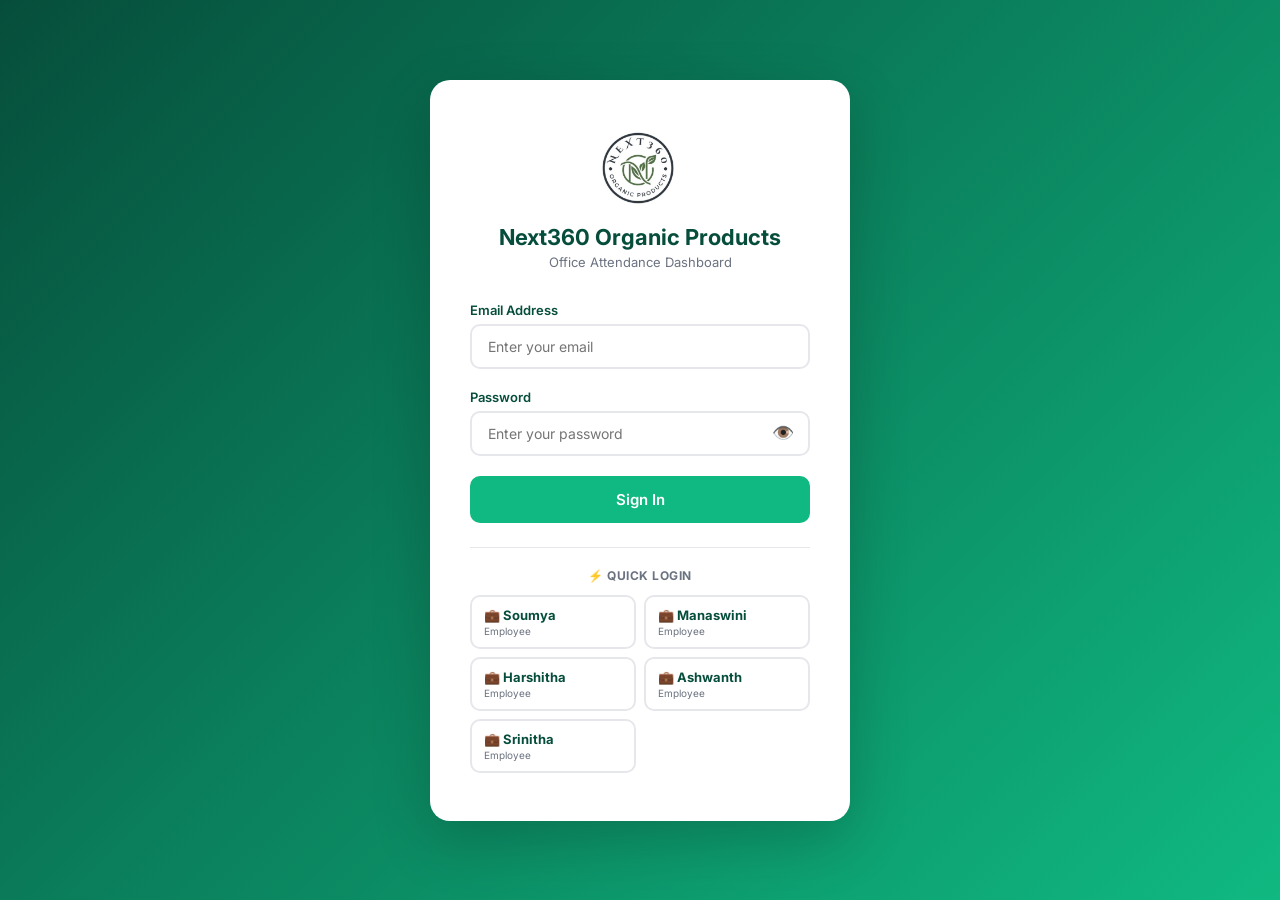
==== index.html @ 02fc6169 "feat: add token generation and session management for all users - Add Firebase Auth SDK for proper a" ====
<!DOCTYPE html>
<html lang="en">
<head>
    <meta charset="UTF-8">
    <meta name="viewport" content="width=device-width, initial-scale=1.0">
    <title>Next360 Organic Products - Office Dashboard</title>
    <meta http-equiv="Cache-Control" content="no-cache, no-store, must-revalidate">
    <meta http-equiv="Pragma" content="no-cache">
    <meta http-equiv="Expires" content="0">
    <meta http-equiv="Permissions-Policy" content="camera=self, microphone=self">
    <link href="https://fonts.googleapis.com/css2?family=Inter:wght@300;400;500;600;700;800&display=swap" rel="stylesheet">
    <script src="https://www.gstatic.com/firebasejs/10.12.2/firebase-app-compat.js"></script>
    <script src="https://www.gstatic.com/firebasejs/10.12.2/firebase-database-compat.js"></script>
    <script src="https://www.gstatic.com/firebasejs/10.12.2/firebase-auth-compat.js"></script>
    <style>
        :root {
            --primary: #10b981;
            --primary-dark: #059669;
            --primary-light: #d1fae5;
            --bg: #f0fdf4;
            --card: #ffffff;
            --text: #064e3b;
            --text-light: #6b7280;
            --border: #e5e7eb;
            --danger: #ef4444;
            --warning: #f59e0b;
            --info: #3b82f6;
            --shadow: 0 4px 24px rgba(16,185,129,0.12);
        }
        * { margin: 0; padding: 0; box-sizing: border-box; }
        body { font-family: 'Inter', sans-serif; background: var(--bg); color: var(--text); min-height: 100vh; }

        /* Login */
        .login-container { display: flex; align-items: center; justify-content: center; min-height: 100vh; background: linear-gradient(135deg, #064e3b 0%, #10b981 100%); }
        .login-box { background: var(--card); border-radius: 20px; padding: 48px 40px; width: 420px; max-width: 95vw; box-shadow: 0 20px 60px rgba(0,0,0,0.2); }
        .login-logo { text-align: center; margin-bottom: 32px; }
        .login-logo img.logo-img { width: 80px; height: 80px; border-radius: 18px; object-fit: cover; margin-bottom: 12px; }
        .login-logo h1 { font-size: 22px; font-weight: 700; color: var(--text); }
        .login-logo p { font-size: 13px; color: var(--text-light); margin-top: 4px; }
        .form-group { margin-bottom: 20px; }
        .form-group label { display: block; font-size: 13px; font-weight: 600; margin-bottom: 6px; color: var(--text); }
        .form-group input, .form-group select { width: 100%; padding: 12px 16px; border: 2px solid var(--border); border-radius: 10px; font-size: 14px; font-family: inherit; transition: border-color 0.2s; outline: none; }
        .form-group input:focus, .form-group select:focus { border-color: var(--primary); }
        .btn { padding: 14px 24px; border: none; border-radius: 10px; font-size: 15px; font-weight: 600; cursor: pointer; font-family: inherit; transition: all 0.2s; display: inline-flex; align-items: center; gap: 8px; }
        .btn-primary { background: var(--primary); color: white; }
        .btn-primary:hover { background: var(--primary-dark); transform: translateY(-1px); }
        .btn-danger { background: var(--danger); color: white; }
        .btn-danger:hover { background: #dc2626; }
        .btn-secondary { background: var(--border); color: var(--text); }
        .btn-secondary:hover { background: #d1d5db; }
        .btn-sm { padding: 8px 16px; font-size: 13px; }
        .btn-xs { padding: 5px 10px; font-size: 11px; }
        .btn-full { width: 100%; justify-content: center; }
        .error-msg { color: var(--danger); font-size: 13px; margin-top: 8px; text-align: center; display: none; }
        .pass-wrapper { position: relative; }
        .pass-wrapper input { padding-right: 44px; }
        .pass-toggle { position: absolute; right: 12px; top: 50%; transform: translateY(-50%); background: none; border: none; cursor: pointer; font-size: 18px; padding: 4px; color: var(--text-light); }
        .quick-login { margin-top: 24px; border-top: 1px solid var(--border); padding-top: 20px; }
        .quick-login h4 { font-size: 12px; color: var(--text-light); text-transform: uppercase; letter-spacing: 0.5px; margin-bottom: 12px; text-align: center; }
        .quick-grid { display: grid; grid-template-columns: 1fr 1fr; gap: 8px; }
        .quick-btn { padding: 10px 12px; border: 2px solid var(--border); border-radius: 10px; background: white; cursor: pointer; font-family: inherit; font-size: 12px; text-align: left; transition: all 0.2s; }
        .quick-btn:hover { border-color: var(--primary); background: var(--primary-light); transform: translateY(-1px); }
        .quick-btn .q-name { font-weight: 700; font-size: 13px; color: var(--text); }
        .quick-btn .q-role { font-size: 10px; color: var(--text-light); margin-top: 2px; }
        .quick-btn .q-role.ceo { color: #7c3aed; }
        .quick-btn .q-role.cto { color: #2563eb; }

        /* Dashboard */
        .dashboard { display: none; min-height: 100vh; }
        .topbar { background: var(--card); border-bottom: 1px solid var(--border); padding: 0 32px; height: 64px; display: flex; align-items: center; justify-content: space-between; position: sticky; top: 0; z-index: 100; box-shadow: 0 1px 3px rgba(0,0,0,0.05); }
        .topbar-left { display: flex; align-items: center; gap: 12px; }
        .topbar-left img { width: 38px; height: 38px; border-radius: 10px; object-fit: cover; }
        .topbar-left h2 { font-size: 16px; font-weight: 700; }
        .topbar-left span { font-size: 11px; color: var(--text-light); display: block; }
        .topbar-right { display: flex; align-items: center; gap: 16px; }
        .topbar-right .clock { font-size: 13px; color: var(--text-light); font-weight: 500; }
        .user-badge { display: flex; align-items: center; gap: 10px; background: var(--primary-light); padding: 6px 14px 6px 8px; border-radius: 30px; }
        .user-badge img { width: 34px; height: 34px; border-radius: 50%; object-fit: cover; border: 2px solid var(--primary); }
        .user-badge .info .name { font-size: 13px; font-weight: 600; }
        .user-badge .info .role { font-size: 11px; color: var(--primary-dark); }

        .main { padding: 28px 32px; }
        .welcome-banner { background: linear-gradient(135deg, #064e3b, #10b981); border-radius: 16px; padding: 28px 32px; color: white; margin-bottom: 28px; display: flex; justify-content: space-between; align-items: center; }
        .welcome-banner h2 { font-size: 22px; font-weight: 700; }
        .welcome-banner p { font-size: 14px; opacity: 0.9; margin-top: 4px; }
        .welcome-banner .clock-big { font-size: 42px; font-weight: 800; opacity: 0.9; }
        .welcome-banner .date-big { font-size: 13px; opacity: 0.8; text-align: right; }

        .stats-grid { display: grid; grid-template-columns: repeat(auto-fit, minmax(200px, 1fr)); gap: 16px; margin-bottom: 28px; }
        .stat-card { background: var(--card); border-radius: 14px; padding: 20px; box-shadow: var(--shadow); border-left: 4px solid var(--primary); }
        .stat-card .stat-label { font-size: 12px; color: var(--text-light); font-weight: 500; text-transform: uppercase; letter-spacing: 0.5px; }
        .stat-card .stat-value { font-size: 28px; font-weight: 800; margin: 6px 0 2px; }
        .stat-card .stat-sub { font-size: 12px; color: var(--text-light); }
        .stat-card.green { border-color: var(--primary); }
        .stat-card.red { border-color: var(--danger); }
        .stat-card.yellow { border-color: var(--warning); }
        .stat-card.blue { border-color: var(--info); }

        .actions-row { display: flex; gap: 12px; margin-bottom: 28px; flex-wrap: wrap; }

        .section { background: var(--card); border-radius: 16px; padding: 24px; box-shadow: var(--shadow); margin-bottom: 28px; }
        .section-header { display: flex; justify-content: space-between; align-items: center; margin-bottom: 20px; }
        .section-header h3 { font-size: 17px; font-weight: 700; }
        .section-header select { padding: 8px 12px; border: 2px solid var(--border); border-radius: 8px; font-family: inherit; font-size: 13px; outline: none; }
        .section-header select:focus { border-color: var(--primary); }

        table { width: 100%; border-collapse: collapse; }
        th { text-align: left; padding: 12px 14px; font-size: 12px; font-weight: 600; text-transform: uppercase; letter-spacing: 0.5px; color: var(--text-light); background: var(--bg); border-bottom: 2px solid var(--border); }
        td { padding: 14px; border-bottom: 1px solid var(--border); font-size: 14px; vertical-align: top; }
        tr:hover td { background: #f0fdf4; }
        .badge { padding: 4px 12px; border-radius: 20px; font-size: 12px; font-weight: 600; display: inline-block; }
        .badge-present { background: var(--primary-light); color: var(--primary-dark); }
        .badge-absent { background: #fee2e2; color: #991b1b; }
        .badge-sick { background: #fef3c7; color: #92400e; }
        .badge-casual { background: #dbeafe; color: #1e40af; }
        .badge-ceo { background: #faf5ff; color: #6b21a8; }
        .badge-cto { background: #eff6ff; color: #1e40af; }
        .badge-emp { background: var(--primary-light); color: var(--primary-dark); }
        .badge-reviewed { background: var(--primary-light); color: var(--primary-dark); }
        .badge-pending { background: #fef3c7; color: #92400e; }

        .tabs { display: flex; gap: 4px; margin-bottom: 20px; background: var(--bg); border-radius: 10px; padding: 4px; overflow-x: auto; }
        .tabs button { padding: 10px 16px; border: none; background: transparent; border-radius: 8px; font-family: inherit; font-size: 13px; font-weight: 600; cursor: pointer; color: var(--text-light); transition: all 0.2s; white-space: nowrap; }
        .tabs button.active { background: var(--primary); color: white; }

        .hidden { display: none !important; }

        .leave-form { display: flex; gap: 12px; align-items: end; flex-wrap: wrap; margin-bottom: 20px; padding: 16px; background: var(--bg); border-radius: 10px; }
        .leave-form .form-group { margin-bottom: 0; flex: 1; min-width: 160px; }
        .leave-form select, .leave-form input { width: 100%; padding: 10px 12px; border: 2px solid var(--border); border-radius: 8px; font-family: inherit; font-size: 13px; outline: none; }
        .leave-form select:focus, .leave-form input:focus { border-color: var(--primary); }

        /* Work Update */
        .work-form { background: var(--bg); border-radius: 12px; padding: 20px; margin-bottom: 20px; }
        .work-form textarea { width: 100%; padding: 14px; border: 2px solid var(--border); border-radius: 10px; font-family: inherit; font-size: 14px; resize: vertical; min-height: 120px; outline: none; }
        .work-form textarea:focus { border-color: var(--primary); }
        .work-card { background: var(--bg); border-radius: 12px; padding: 16px; margin-bottom: 12px; border-left: 4px solid var(--primary); }
        .work-card .work-header { display: flex; justify-content: space-between; align-items: center; margin-bottom: 10px; }
        .work-card .work-header .date { font-size: 13px; color: var(--text-light); }
        .work-card .work-body { font-size: 14px; line-height: 1.6; white-space: pre-wrap; }
        .work-card .comment-box { margin-top: 12px; padding: 12px; background: white; border-radius: 8px; border: 1px solid var(--border); }
        .work-card .comment-box .comment-label { font-size: 11px; font-weight: 600; color: var(--text-light); text-transform: uppercase; margin-bottom: 4px; }
        .work-card .comment-box .comment-text { font-size: 13px; color: var(--text); }
        .comment-input { display: flex; gap: 8px; margin-top: 8px; }
        .comment-input input { flex: 1; padding: 8px 12px; border: 2px solid var(--border); border-radius: 8px; font-family: inherit; font-size: 13px; outline: none; }
        .comment-input input:focus { border-color: var(--primary); }

        .admin-actions { display: flex; gap: 6px; flex-wrap: wrap; }
        .empty-state { text-align: center; padding: 40px; color: var(--text-light); }
        .empty-state .icon { font-size: 48px; margin-bottom: 12px; }

        /* Notifications */
        .notif-wrapper { position: relative; }
        .notif-bell { position: relative; background: none; border: none; cursor: pointer; font-size: 22px; padding: 6px; border-radius: 8px; transition: background 0.2s; }
        .notif-bell:hover { background: var(--primary-light); }
        .notif-badge { position: absolute; top: 2px; right: 2px; background: var(--danger); color: white; font-size: 10px; font-weight: 700; width: 18px; height: 18px; border-radius: 50%; display: flex; align-items: center; justify-content: center; border: 2px solid var(--card); }
        .notif-dropdown { display: none; position: absolute; top: 44px; right: 0; width: 360px; max-height: 420px; overflow-y: auto; background: var(--card); border-radius: 14px; box-shadow: 0 10px 40px rgba(0,0,0,0.15); border: 1px solid var(--border); z-index: 200; }
        .notif-dropdown.open { display: block; }
        .notif-header { padding: 14px 16px; border-bottom: 1px solid var(--border); display: flex; justify-content: space-between; align-items: center; }
        .notif-header h4 { font-size: 14px; font-weight: 700; }
        .notif-header button { background: none; border: none; font-size: 12px; color: var(--primary); cursor: pointer; font-weight: 600; font-family: inherit; }
        .notif-item { padding: 12px 16px; border-bottom: 1px solid var(--border); cursor: pointer; transition: background 0.15s; }
        .notif-item:hover { background: var(--primary-light); }
        .notif-item.unread { background: #ecfdf5; border-left: 3px solid var(--primary); }
        .notif-item .notif-text { font-size: 13px; line-height: 1.5; }
        .notif-item .notif-time { font-size: 11px; color: var(--text-light); margin-top: 4px; }
        .notif-item .notif-comment { font-size: 12px; color: var(--primary-dark); margin-top: 4px; padding: 6px 8px; background: white; border-radius: 6px; border: 1px solid var(--border); }
        .notif-empty { padding: 32px; text-align: center; color: var(--text-light); font-size: 13px; }
        .notif-toast { position: fixed; top: 80px; right: 32px; background: var(--card); border-radius: 12px; padding: 16px 20px; box-shadow: 0 8px 30px rgba(0,0,0,0.15); border-left: 4px solid var(--primary); z-index: 300; animation: slideIn 0.3s ease, fadeOut 0.4s ease 4.6s forwards; max-width: 340px; }
        .notif-toast .toast-title { font-size: 13px; font-weight: 700; margin-bottom: 4px; }
        .notif-toast .toast-body { font-size: 12px; color: var(--text-light); line-height: 1.5; }
        @keyframes slideIn { from { transform: translateX(100%); opacity: 0; } to { transform: translateX(0); opacity: 1; } }
        @keyframes fadeOut { to { opacity: 0; transform: translateY(-10px); pointer-events: none; } }

        /* Charts */
        .chart-grid { display: grid; grid-template-columns: 1fr 1fr; gap: 20px; margin-bottom: 20px; }
        .chart-box { background: var(--bg); border-radius: 12px; padding: 20px; }
        .chart-box h4 { font-size: 14px; font-weight: 700; margin-bottom: 16px; }
        .bar-chart { display: flex; align-items: flex-end; gap: 12px; height: 180px; padding-top: 10px; }
        .bar-col { flex: 1; display: flex; flex-direction: column; align-items: center; gap: 6px; }
        .bar { width: 100%; border-radius: 6px 6px 0 0; transition: height 1s ease; min-height: 4px; position: relative; }
        .bar-label { font-size: 10px; color: var(--text-light); text-align: center; font-weight: 500; }
        .bar-value { font-size: 11px; font-weight: 700; color: var(--text); }
        .bar.green { background: linear-gradient(to top, #10b981, #34d399); }
        .bar.red { background: linear-gradient(to top, #ef4444, #f87171); }
        .bar.blue { background: linear-gradient(to top, #3b82f6, #60a5fa); }
        .bar.yellow { background: linear-gradient(to top, #f59e0b, #fbbf24); }
        .line-chart { position: relative; height: 180px; }
        .line-chart canvas { width: 100% !important; height: 100% !important; }
        .donut-container { display: flex; align-items: center; gap: 20px; }
        .donut-svg { width: 120px; height: 120px; }
        .donut-legend { font-size: 12px; }
        .donut-legend div { display: flex; align-items: center; gap: 8px; margin-bottom: 6px; }
        .legend-dot { width: 10px; height: 10px; border-radius: 50%; }

        /* Birthday */
        .bday-grid { display: grid; grid-template-columns: repeat(auto-fill, minmax(220px, 1fr)); gap: 16px; }
        .bday-card { border-radius: 14px; position: relative; overflow: hidden; height: 260px; cursor: default; }
        .bday-card.upcoming { border: 2px solid var(--primary); }
        .bday-card.today { border: 2px solid #ec4899; animation: pulse 2s infinite; }
        @keyframes pulse { 0%, 100% { transform: scale(1); } 50% { transform: scale(1.02); } }
        .bday-card .bday-img { width: 100%; height: 100%; object-fit: cover; position: absolute; top: 0; left: 0; }
        .bday-card .bday-overlay { position: absolute; bottom: 0; left: 0; right: 0; background: linear-gradient(transparent, rgba(0,0,0,0.8)); padding: 40px 16px 16px; color: white; }
        .bday-card .bday-overlay .bname { font-size: 16px; font-weight: 700; margin-bottom: 2px; }
        .bday-card .bday-overlay .brole { font-size: 11px; opacity: 0.85; margin-bottom: 6px; }
        .bday-card .bday-overlay .bdate { font-size: 12px; padding: 3px 10px; background: rgba(255,255,255,0.2); border-radius: 20px; display: inline-block; backdrop-filter: blur(4px); }
        .bday-card .bday-overlay .countdown { font-size: 12px; font-weight: 700; margin-top: 6px; }
        .bday-card.today .bday-overlay .countdown { color: #fbcfe8; }
        .bday-card.upcoming .bday-overlay .countdown { color: #a7f3d0; }
        .bday-confetti { position: absolute; top: 0; left: 0; right: 0; font-size: 20px; animation: confetti 1s infinite; pointer-events: none; z-index: 2; }
        @keyframes confetti { 0% { transform: translateY(-10px); opacity: 1; } 100% { transform: translateY(-40px); opacity: 0; } }
        .bday-widget { background: linear-gradient(135deg, #fef3c7, #fde68a); border-radius: 14px; padding: 20px 24px; margin-bottom: 20px; display: flex; align-items: center; gap: 20px; border: 2px solid #f59e0b; position: relative; overflow: hidden; }
        .bday-widget .bday-widget-img { width: 64px; height: 64px; border-radius: 50%; object-fit: cover; border: 3px solid white; box-shadow: 0 4px 12px rgba(0,0,0,0.15); flex-shrink: 0; }
        .bday-widget .bday-info h4 { font-size: 16px; font-weight: 700; color: #92400e; margin-bottom: 4px; }
        .bday-widget .bday-info p { font-size: 13px; color: #b45309; line-height: 1.5; }
        .bday-widget .bday-info .countdown-badge { display: inline-block; background: #f59e0b; color: white; padding: 4px 12px; border-radius: 20px; font-size: 12px; font-weight: 700; margin-top: 6px; }
        .bday-widget.today-bday { background: linear-gradient(135deg, #fce7f3, #fbcfe8); border-color: #ec4899; animation: pulse 2s infinite; }
        .bday-widget.today-bday .bday-info h4 { color: #be185d; }
        .bday-widget.today-bday .bday-info p { color: #9d174d; }
        .bday-widget.today-bday .countdown-badge { background: #ec4899; }
        .bday-widget .sparkles { position: absolute; top: 0; right: 0; font-size: 14px; animation: sparkle 1.5s infinite; pointer-events: none; }
        @keyframes sparkle { 0%, 100% { opacity: 1; transform: scale(1); } 50% { opacity: 0.5; transform: scale(1.3); } }

        /* Chat */
        .chat-container { display: flex; flex-direction: column; height: 500px; }
        .chat-messages { flex: 1; overflow-y: auto; padding: 16px; background: var(--bg); border-radius: 12px; margin-bottom: 12px; }
        .chat-msg { margin-bottom: 14px; display: flex; gap: 10px; align-items: flex-start; }
        .chat-msg.own { flex-direction: row-reverse; }
        .chat-avatar { width: 32px; height: 32px; border-radius: 50%; background: var(--primary); color: white; display: flex; align-items: center; justify-content: center; font-size: 12px; font-weight: 700; flex-shrink: 0; }
        .chat-avatar.ceo-av { background: #7c3aed; }
        .chat-avatar.cto-av { background: #2563eb; }
        .chat-bubble { max-width: 70%; padding: 10px 14px; border-radius: 14px; font-size: 13px; line-height: 1.5; }
        .chat-bubble.incoming { background: white; border: 1px solid var(--border); border-bottom-left-radius: 4px; }
        .chat-bubble.outgoing { background: var(--primary); color: white; border-bottom-right-radius: 4px; }
        .chat-bubble .sender { font-size: 11px; font-weight: 700; margin-bottom: 2px; }
        .chat-bubble .time { font-size: 10px; opacity: 0.6; margin-top: 4px; }
        .chat-bubble.announcement { background: linear-gradient(135deg, #fef3c7, #fde68a); border: 2px solid #f59e0b; width: 100%; max-width: 100%; }
        .chat-bubble.announcement .sender { color: #92400e; }
        .pinned-announce { background: linear-gradient(135deg, #fef3c7, #fde68a); border: 2px solid #f59e0b; border-radius: 12px; padding: 14px 18px; margin-bottom: 10px; position: relative; animation: pulse 3s infinite; }
        .pinned-announce .pin-icon { position: absolute; top: 8px; right: 12px; font-size: 16px; }
        .pinned-announce .pin-title { font-size: 12px; font-weight: 700; color: #92400e; text-transform: uppercase; letter-spacing: 0.5px; margin-bottom: 4px; }
        .pinned-announce .pin-text { font-size: 14px; font-weight: 600; color: #78350f; }
        .pinned-announce .pin-time { font-size: 11px; color: #b45309; margin-top: 4px; }
        .chat-input-row { display: flex; gap: 8px; align-items: center; }
        .chat-input-row input[type='text'] { flex: 1; padding: 12px 16px; border: 2px solid var(--border); border-radius: 12px; font-family: inherit; font-size: 14px; outline: none; }
        .chat-input-row input[type='text']:focus { border-color: var(--primary); }
        .chat-input-row button { padding: 12px 20px; }
        .file-btn { background: none; border: 2px solid var(--border); border-radius: 10px; padding: 10px 12px; cursor: pointer; font-size: 18px; transition: all 0.2s; }
        .file-btn:hover { border-color: var(--primary); background: var(--primary-light); }
        .file-btn input { display: none; }
        .file-preview { margin-top: 8px; padding: 8px; background: #f9fafb; border-radius: 8px; border: 1px solid var(--border); display: none; }
        .file-preview.active { display: flex; align-items: center; gap: 8px; }
        .file-preview img { width: 80px; height: 80px; object-fit: cover; border-radius: 8px; }
        .file-preview .file-info { font-size: 12px; color: var(--text-light); }
        .file-preview .file-remove { background: var(--danger); color: white; border: none; border-radius: 50%; width: 24px; height: 24px; cursor: pointer; font-size: 14px; display: flex; align-items: center; justify-content: center; }
        .chat-attachment { margin-top: 8px; }
        .chat-attachment img { max-width: 280px; max-height: 200px; border-radius: 10px; cursor: pointer; border: 1px solid var(--border); }
        .chat-attachment img:hover { opacity: 0.9; }
        .chat-attachment .file-link { display: inline-flex; align-items: center; gap: 6px; padding: 8px 14px; background: white; border: 1px solid var(--border); border-radius: 8px; font-size: 13px; color: var(--text); text-decoration: none; cursor: pointer; transition: background 0.2s; }
        .chat-attachment .file-link:hover { background: var(--primary-light); }
        .img-modal { display: none; position: fixed; top: 0; left: 0; width: 100%; height: 100%; background: rgba(0,0,0,0.85); z-index: 500; align-items: center; justify-content: center; cursor: pointer; }
        .img-modal.open { display: flex; }
        .img-modal img { max-width: 90%; max-height: 90%; border-radius: 8px; box-shadow: 0 10px 40px rgba(0,0,0,0.5); }
        .img-modal .close-modal { position: absolute; top: 20px; right: 30px; font-size: 36px; color: white; cursor: pointer; }

        .settings-grid { display: grid; grid-template-columns: repeat(auto-fill, minmax(320px, 1fr)); gap: 16px; }
        .settings-card { background: var(--bg); border-radius: 12px; padding: 20px; border: 2px solid var(--border); transition: border-color 0.2s; }
        .settings-card:hover { border-color: var(--primary); }
        .settings-card .s-header { display: flex; align-items: center; gap: 12px; margin-bottom: 16px; }
        .settings-card .s-avatar { width: 44px; height: 44px; border-radius: 50%; background: var(--primary); color: white; display: flex; align-items: center; justify-content: center; font-weight: 700; font-size: 16px; }
        .settings-card .s-name { font-size: 16px; font-weight: 700; }
        .settings-card .s-role { font-size: 12px; color: var(--text-light); }
        .settings-card .s-field { margin-bottom: 10px; }
        .settings-card .s-field label { font-size: 11px; font-weight: 600; color: var(--text-light); text-transform: uppercase; margin-bottom: 4px; display: block; }
        .settings-card .s-field input, .settings-card .s-field select { width: 100%; padding: 8px 12px; border: 2px solid var(--border); border-radius: 8px; font-family: inherit; font-size: 13px; outline: none; }
        .settings-card .s-field input:focus, .settings-card .s-field select:focus { border-color: var(--primary); }
        .settings-card .s-actions { display: flex; gap: 8px; margin-top: 12px; }
        .settings-card .s-delete { margin-left: auto; }
        /* Sessions Panel */
        .sessions-table { width: 100%; border-collapse: collapse; margin-top: 12px; background: var(--card); border-radius: 12px; overflow: hidden; box-shadow: var(--shadow); }
        .sessions-table th, .sessions-table td { padding: 12px 16px; text-align: left; border-bottom: 1px solid var(--border); font-size: 13px; }
        .sessions-table th { background: var(--primary-light); font-weight: 600; color: var(--text); font-size: 11px; text-transform: uppercase; letter-spacing: 0.5px; }
        .sessions-table tr:hover { background: #f9fafb; }
        .sessions-table .device-badge { display: inline-flex; align-items: center; gap: 4px; padding: 3px 10px; border-radius: 20px; font-size: 11px; font-weight: 600; }
        .sessions-table .device-badge.mobile { background: #dbeafe; color: #1d4ed8; }
        .sessions-table .device-badge.laptop { background: #d1fae5; color: #059669; }
        .sessions-table .session-status { display: inline-flex; align-items: center; gap: 4px; padding: 3px 10px; border-radius: 20px; font-size: 11px; font-weight: 600; }
        .sessions-table .session-status.active { background: #d1fae5; color: #059669; }
        .sessions-table .session-status.current { background: #fef3c7; color: #b45309; }
        .sessions-table .revoke-btn { padding: 4px 10px; border: none; border-radius: 6px; background: var(--danger); color: white; font-size: 11px; font-weight: 600; cursor: pointer; font-family: inherit; transition: background 0.2s; }
        .sessions-table .revoke-btn:hover { background: #dc2626; }
        .sessions-table .revoke-btn:disabled { background: #9ca3af; cursor: not-allowed; }
        .sessions-empty { padding: 32px; text-align: center; color: var(--text-light); font-size: 13px; }
        .sessions-user-group { margin-bottom: 20px; }
        .sessions-user-header { display: flex; align-items: center; gap: 10px; padding: 10px 16px; background: var(--bg); border-radius: 10px 10px 0 0; border: 2px solid var(--border); border-bottom: none; }
        .sessions-user-header .user-dot { width: 10px; height: 10px; border-radius: 50%; }
        .sessions-user-header .user-name { font-weight: 700; font-size: 14px; }
        .sessions-user-header .user-role { font-size: 11px; color: var(--text-light); margin-left: auto; }
        .sessions-user-header .session-count { font-size: 11px; background: var(--primary); color: white; padding: 2px 8px; border-radius: 10px; margin-left: 8px; }
        /* Selfie Modal */
        .selfie-modal { display: none; position: fixed; top: 0; left: 0; width: 100%; height: 100%; background: rgba(0,0,0,0.92); z-index: 600; align-items: center; justify-content: center; }
        .selfie-modal.open ~ * { pointer-events: none; }
        .selfie-modal.open { display: flex; }
        .selfie-box { background: var(--card); border-radius: 20px; padding: 32px; width: 480px; max-width: 95vw; text-align: center; box-shadow: 0 20px 60px rgba(0,0,0,0.3); max-height: 90vh; overflow-y: auto; }
        .selfie-box h3 { font-size: 18px; font-weight: 700; margin-bottom: 8px; }
        .selfie-box p { font-size: 13px; color: var(--text-light); margin-bottom: 16px; }
        .selfie-preview { width: 320px; height: 240px; border-radius: 14px; background: #000; margin: 0 auto 16px; overflow: hidden; position: relative; }
        .selfie-preview video, .selfie-preview canvas { width: 100%; height: 100%; object-fit: cover; }
        .selfie-preview canvas { display: none; }
        .selfie-captured { display: none; width: 320px; height: 240px; border-radius: 14px; margin: 0 auto 16px; }
        .selfie-captured img { width: 100%; height: 100%; object-fit: cover; border-radius: 14px; }
        .selfie-actions { display: flex; gap: 10px; justify-content: center; margin-top: 12px; flex-wrap: wrap; }
        .selfie-no-cam { padding: 40px; background: var(--bg); border-radius: 14px; margin-bottom: 16px; }
        .selfie-no-cam .icon { font-size: 48px; margin-bottom: 8px; }
        .selfie-no-cam p { font-size: 13px; color: var(--text-light); }
        .selfie-thumb { width: 48px; height: 48px; border-radius: 10px; object-fit: cover; border: 2px solid var(--border); cursor: pointer; transition: border-color 0.2s; }
        .selfie-thumb:hover { border-color: var(--primary); }
        .selfie-thumbs { display: flex; gap: 6px; align-items: center; flex-wrap: wrap; }
        .selfie-type-badge { font-size: 10px; padding: 2px 6px; border-radius: 4px; font-weight: 600; }
        .selfie-type-login { background: var(--primary-light); color: var(--primary-dark); }
        .selfie-type-logout { background: #fee2e2; color: #991b1b; }
        .selfie-geo { font-size: 10px; color: var(--text-light); margin-top: 3px; display: flex; align-items: center; gap: 3px; }
        .cam-toggle { background: rgba(255,255,255,0.2); border: 2px solid rgba(255,255,255,0.4); border-radius: 50%; width: 40px; height: 40px; display: flex; align-items: center; justify-content: center; cursor: pointer; font-size: 18px; position: absolute; top: 10px; right: 10px; z-index: 10; transition: all 0.2s; color: white; }
        .cam-toggle:hover { background: rgba(255,255,255,0.35); transform: rotate(180deg); }

        /* Task Management */
        .task-row { display: flex; gap: 10px; align-items: start; background: white; border: 2px solid var(--border); border-radius: 10px; padding: 14px; margin-bottom: 10px; position: relative; }
        .task-row .task-fields { flex: 1; display: flex; flex-direction: column; gap: 8px; }
        .task-row input, .task-row textarea { width: 100%; padding: 8px 12px; border: 2px solid var(--border); border-radius: 8px; font-family: inherit; font-size: 13px; outline: none; resize: vertical; }
        .task-row input:focus, .task-row textarea:focus { border-color: var(--primary); }
        .task-row .task-remove { background: var(--danger); color: white; border: none; border-radius: 8px; width: 32px; height: 32px; cursor: pointer; font-size: 16px; flex-shrink: 0; display: flex; align-items: center; justify-content: center; }
        .task-card { background: var(--bg); border-radius: 10px; padding: 14px; margin-bottom: 10px; border-left: 4px solid var(--primary); }
        .task-card .task-title { font-size: 14px; font-weight: 700; margin-bottom: 6px; }
        .task-card .task-detail { font-size: 12px; color: var(--text-light); margin-bottom: 4px; }
        .task-card .task-detail strong { color: var(--text); }
        .task-card .task-detail.planned { border-left: 3px solid var(--info); padding-left: 8px; }
        .task-card .task-detail.completed { border-left: 3px solid var(--primary); padding-left: 8px; }
        .task-card .task-detail.blockers { border-left: 3px solid var(--warning); padding-left: 8px; }
        .task-progress { height: 8px; background: var(--border); border-radius: 4px; margin-top: 8px; overflow: hidden; }
        .task-progress-bar { height: 100%; border-radius: 4px; transition: width 0.5s ease; }
        .task-progress-bar.full { background: var(--primary); }
        .task-progress-bar.partial { background: var(--warning); }
        .task-progress-bar.low { background: var(--danger); }
        .badge-completed { background: var(--primary-light); color: var(--primary-dark); }
        .badge-partial { background: #fef3c7; color: #92400e; }
        .badge-blocked { background: #fee2e2; color: #991b1b; }
        .badge-not-started { background: var(--border); color: var(--text-light); }

        /* Approval System */
        .approval-tabs { display: flex; gap: 4px; margin-bottom: 16px; background: var(--bg); border-radius: 10px; padding: 4px; }
        .approval-tabs button { padding: 8px 14px; border: none; background: transparent; border-radius: 8px; font-family: inherit; font-size: 12px; font-weight: 600; cursor: pointer; color: var(--text-light); transition: all 0.2s; }
        .approval-tabs button.active { background: var(--primary); color: white; }
        .approval-card { background: var(--bg); border-radius: 12px; padding: 16px; margin-bottom: 12px; border: 2px solid var(--border); transition: border-color 0.2s; }
        .approval-card:hover { border-color: var(--primary); }
        .approval-card .approval-header { display: flex; justify-content: space-between; align-items: center; margin-bottom: 10px; }
        .approval-card .approval-meta { font-size: 12px; color: var(--text-light); margin-bottom: 6px; }
        .approval-card .approval-body { font-size: 13px; line-height: 1.5; margin-bottom: 10px; }
        .approval-card .approval-actions { display: flex; gap: 8px; }
        .badge-approved { background: var(--primary-light); color: var(--primary-dark); }
        .badge-rejected { background: #fee2e2; color: #991b1b; }
        .badge-pending { background: #fef3c7; color: #92400e; }

        .expense-form, .doc-form { background: var(--bg); border-radius: 12px; padding: 20px; margin-bottom: 20px; }
        .expense-form .form-row, .doc-form .form-row { display: flex; gap: 12px; flex-wrap: wrap; margin-bottom: 12px; }
        .expense-form .form-row .form-group, .doc-form .form-row .form-group { flex: 1; min-width: 160px; margin-bottom: 0; }
        .expense-form textarea, .doc-form textarea { width: 100%; padding: 10px 12px; border: 2px solid var(--border); border-radius: 8px; font-family: inherit; font-size: 13px; outline: none; resize: vertical; min-height: 60px; }
        .expense-form textarea:focus, .doc-form textarea:focus { border-color: var(--primary); }

        /* Profile */
        .profile-card { background: linear-gradient(135deg, #064e3b, #10b981); border-radius: 20px; padding: 32px; color: white; margin-bottom: 24px; display: flex; gap: 24px; align-items: center; }
        .profile-avatar-lg { width: 100px; height: 100px; border-radius: 50%; background: rgba(255,255,255,0.2); border: 4px solid rgba(255,255,255,0.5); display: flex; align-items: center; justify-content: center; font-size: 36px; font-weight: 800; flex-shrink: 0; }
        .profile-info h2 { font-size: 24px; font-weight: 800; margin-bottom: 4px; }
        .profile-info .profile-role { font-size: 14px; opacity: 0.9; margin-bottom: 8px; }
        .profile-info .profile-detail { font-size: 13px; opacity: 0.8; margin-bottom: 2px; }
        .profile-stats { display: grid; grid-template-columns: repeat(auto-fit, minmax(140px, 1fr)); gap: 12px; margin-bottom: 20px; }
        .profile-stat { background: var(--card); border-radius: 12px; padding: 16px; text-align: center; box-shadow: var(--shadow); }
        .profile-stat .ps-value { font-size: 28px; font-weight: 800; color: var(--primary); }
        .profile-stat .ps-label { font-size: 12px; color: var(--text-light); margin-top: 4px; }
        .profile-activity { background: var(--card); border-radius: 12px; padding: 20px; box-shadow: var(--shadow); }
        .activity-item { display: flex; gap: 12px; padding: 10px 0; border-bottom: 1px solid var(--border); align-items: center; }
        .activity-item:last-child { border-bottom: none; }
        .activity-icon { width: 36px; height: 36px; border-radius: 10px; display: flex; align-items: center; justify-content: center; font-size: 16px; flex-shrink: 0; }
        .activity-text { font-size: 13px; flex: 1; }
        .activity-time { font-size: 11px; color: var(--text-light); }
        .profile-edit-form { background: var(--card); border-radius: 12px; padding: 20px; box-shadow: var(--shadow); margin-bottom: 20px; }
        .profile-edit-form .form-row { display: flex; gap: 12px; flex-wrap: wrap; }
        .profile-edit-form .form-row .form-group { flex: 1; min-width: 180px; }
        .employee-grid { display: grid; grid-template-columns: repeat(auto-fill, minmax(280px, 1fr)); gap: 16px; }
        .employee-mini-card { background: var(--bg); border-radius: 12px; padding: 16px; border: 2px solid var(--border); cursor: pointer; transition: all 0.2s; }
        .employee-mini-card:hover { border-color: var(--primary); transform: translateY(-2px); }
        .employee-mini-card .em-header { display: flex; align-items: center; gap: 10px; margin-bottom: 10px; }
        .employee-mini-card .em-avatar { width: 40px; height: 40px; border-radius: 50%; background: var(--primary); color: white; display: flex; align-items: center; justify-content: center; font-weight: 700; font-size: 14px; }
        .employee-mini-card .em-name { font-size: 14px; font-weight: 700; }
        .employee-mini-card .em-role { font-size: 11px; color: var(--text-light); }
        .employee-mini-card .em-stats { display: flex; gap: 12px; font-size: 12px; color: var(--text-light); }

        /* Payroll */
        .payroll-header { display: flex; gap: 16px; align-items: center; flex-wrap: wrap; margin-bottom: 20px; }
        .payroll-summary { display: grid; grid-template-columns: repeat(auto-fit, minmax(180px, 1fr)); gap: 12px; margin-bottom: 24px; }
        .payroll-summary .ps-card { background: var(--bg); border-radius: 12px; padding: 16px; text-align: center; }
        .payroll-summary .ps-card .ps-val { font-size: 24px; font-weight: 800; }
        .payroll-summary .ps-card .ps-lbl { font-size: 12px; color: var(--text-light); margin-top: 4px; }
        .payroll-table td.salary { font-weight: 700; color: var(--primary-dark); }
        .salary-input { width: 120px; padding: 6px 10px; border: 2px solid var(--border); border-radius: 8px; font-family: inherit; font-size: 13px; outline: none; text-align: right; }
        .salary-input:focus { border-color: var(--primary); }
        @media print { .no-print { display: none !important; } .payroll-table { font-size: 12px; } }

        @media (max-width: 768px) {
            .topbar { padding: 0 12px; height: auto; min-height: 56px; flex-wrap: wrap; gap: 8px; padding-top: 8px; padding-bottom: 8px; }
            .topbar-left { gap: 8px; }
            .topbar-left img { width: 30px; height: 30px; border-radius: 8px; }
            .topbar-left h2 { font-size: 14px; }
            .topbar-left span { font-size: 10px; }
            .topbar-right { gap: 8px; flex-wrap: wrap; }
            .topbar-right .clock { font-size: 11px; }
            .user-badge { padding: 4px 10px 4px 6px; gap: 6px; }
            .user-badge img { width: 28px; height: 28px; }
            .user-badge .info .name { font-size: 11px; }
            .user-badge .info .role { font-size: 9px; }
            .main { padding: 12px; }
            .welcome-banner { flex-direction: column; gap: 12px; text-align: center; padding: 20px 16px; }
            .welcome-banner h2 { font-size: 17px; }
            .welcome-banner p { font-size: 12px; }
            .welcome-banner .clock-big { font-size: 28px; }
            .welcome-banner .date-big { font-size: 11px; text-align: center; }
            .stats-grid { grid-template-columns: 1fr 1fr; gap: 10px; }
            .stat-card { padding: 14px; }
            .stat-card .stat-value { font-size: 22px; }
            .actions-row { gap: 8px; }
            .actions-row .btn { flex: 1; min-width: 120px; justify-content: center; font-size: 13px; padding: 12px 16px; }
            .section { padding: 14px; border-radius: 12px; overflow-x: auto; }
            .section-header { flex-direction: column; gap: 10px; align-items: flex-start; }
            .tabs { gap: 2px; padding: 3px; }
            .tabs button { padding: 8px 10px; font-size: 11px; }
            table { min-width: 600px; }
            td, th { padding: 8px 6px; font-size: 12px; }
            .badge { padding: 3px 8px; font-size: 10px; }
            .profile-card { flex-direction: column; text-align: center; padding: 24px 16px; }
            .profile-avatar-lg { width: 80px; height: 80px; font-size: 28px; }
            .profile-info h2 { font-size: 20px; }
            .profile-stats { flex-wrap: wrap; gap: 8px; }
            .profile-stat { padding: 12px; }
            .profile-stat .ps-value { font-size: 22px; }
            .notif-dropdown { width: calc(100vw - 24px); right: -12px; }
            .notif-toast { right: 12px; left: 12px; max-width: none; top: 70px; }
            .chart-grid { grid-template-columns: 1fr; }
            .bday-grid { grid-template-columns: 1fr; }
            .bday-card { height: 200px; }
            .settings-grid { grid-template-columns: 1fr; }
            .login-box { padding: 28px 20px; border-radius: 16px; }
            .login-logo img.logo-img { width: 60px; height: 60px; }
            .login-logo h1 { font-size: 18px; }
            .quick-grid { grid-template-columns: 1fr; }
            .selfie-box { padding: 20px; border-radius: 16px; }
            .selfie-preview, .selfie-captured { width: 100%; max-width: 320px; height: auto; aspect-ratio: 4/3; }
            .chat-container { height: 380px; }
            .chat-bubble { max-width: 85%; }
            .chat-input-row { flex-wrap: wrap; gap: 6px; }
            .chat-input-row input { flex: 1; min-width: 0; }
            .chat-attachment img { max-width: 200px; }
            .donut-container { flex-wrap: wrap; justify-content: center; gap: 12px; }
            .bar-chart { gap: 8px; height: 150px; }
            .approval-tabs { overflow-x: auto; flex-wrap: nowrap; }
            .approval-tabs button { white-space: nowrap; font-size: 11px; padding: 6px 10px; }
            .employee-grid { grid-template-columns: 1fr; }
            .task-row { flex-direction: column; }
            .task-row .task-remove { align-self: flex-end; }
            .expense-form .form-row, .doc-form .form-row { flex-direction: column; }
            .expense-form .form-row .form-group, .doc-form .form-row .form-group { min-width: 100%; }
            .leave-form { flex-direction: column; }
            .leave-form .form-group { min-width: 100%; }
            .payroll-header { flex-direction: column; align-items: stretch; }
            .bday-widget { flex-direction: column; text-align: center; padding: 16px; }
            .sessions-table { min-width: 500px; }
            .sessions-table th, .sessions-table td { padding: 8px 6px; font-size: 11px; }
        }

        @media (max-width: 480px) {
            .stats-grid { grid-template-columns: 1fr 1fr; gap: 8px; }
            .stat-card { padding: 12px; }
            .stat-card .stat-value { font-size: 20px; }
            .stat-card .stat-label { font-size: 11px; }
            .actions-row { flex-direction: column; }
            .actions-row .btn { min-width: 100%; padding: 14px; }
            .welcome-banner { padding: 16px; border-radius: 14px; }
            .welcome-banner .clock-big { font-size: 24px; }
            .welcome-banner h2 { font-size: 15px; }
            .tabs { overflow-x: auto; flex-wrap: nowrap; -webkit-overflow-scrolling: touch; }
            .tabs::-webkit-scrollbar { display: none; }
            .selfie-preview, .selfie-captured { width: 100%; max-width: 280px; }
            .selfie-box { padding: 16px; width: 100%; }
            .selfie-box h3 { font-size: 16px; }
            .chat-container { height: 320px; }
            .notif-toast { top: 60px; font-size: 13px; padding: 12px 16px; }
            .topbar-left h2 { font-size: 13px; }
            .user-badge .info .name { font-size: 10px; }
            .section { padding: 12px; border-radius: 10px; }
            .profile-card { border-radius: 16px; padding: 20px 14px; }
            .approval-card { padding: 12px; }
            .approval-card .approval-body { font-size: 12px; }
        }
    </style>
</head>
<body>

<!-- LOGIN -->
<div class="login-container" id="loginPage">
    <div class="login-box">
        <div class="login-logo">
            <img src="images/logo.png" alt="Next360 Logo" class="logo-img">
            <h1>Next360 Organic Products</h1>
            <p>Office Attendance Dashboard</p>
        </div>
        <form onsubmit="handleLogin(event)">
            <div class="form-group">
                <label>Email Address</label>
                <input type="email" id="loginEmail" placeholder="Enter your email" required>
            </div>
            <div class="form-group">
                <label>Password</label>
                <div class="pass-wrapper">
                    <input type="password" id="loginPassword" placeholder="Enter your password" required>
                    <button type="button" class="pass-toggle" onclick="togglePassword()">👁️</button>
                </div>
            </div>
            <button type="submit" class="btn btn-primary btn-full">Sign In</button>
            <div class="error-msg" id="loginError"></div>
        </form>
        <div class="quick-login">
            <h4>⚡ Quick Login</h4>
            <div class="quick-grid" id="quickLoginGrid"></div>
        </div>
    </div>
</div>

<!-- DASHBOARD -->
<div class="dashboard" id="dashboardPage">
    <div class="topbar">
        <div class="topbar-left">
            <img src="images/logo.png" alt="Next360">
            <div>
                <h2>Next360</h2>
                <span>Office Dashboard</span>
            </div>
        </div>
        <div class="topbar-right">
            <div class="clock" id="topClock"></div>
            <div class="notif-wrapper">
                <button class="notif-bell" onclick="toggleNotifDropdown()">🔔<span class="notif-badge hidden" id="notifCount">0</span></button>
                <div class="notif-dropdown" id="notifDropdown">
                    <div class="notif-header">
                        <h4>Notifications</h4>
                        <button onclick="markAllRead()">Mark all read</button>
                    </div>
                    <div id="notifList"></div>
                </div>
            </div>
            <div class="user-badge">
                <img src="" alt="avatar" id="userPhoto">
                <div class="info">
                    <div class="name" id="userName"></div>
                    <div class="role" id="userRole"></div>
                </div>
            </div>
            <button class="btn btn-danger btn-sm" onclick="handleLogout()">🚪 Logout</button>
        </div>
    </div>

    <div class="main">
        <div class="welcome-banner">
            <div>
                <h2 id="welcomeMsg">Good Morning!</h2>
                <p>Office timings: Available 24/7</p>
            </div>
            <div style="text-align:right">
                <div class="clock-big" id="bigClock"></div>
                <div class="date-big" id="todayDate"></div>
            </div>
        </div>

        <div class="stats-grid" id="statsGrid"></div>
        <div id="bdayWidget"></div>
        <div class="actions-row">
            <button class="btn btn-primary" onclick="checkIn()" id="btnCheckIn">✅ Check In</button>
            <button class="btn btn-danger" onclick="checkOut()" id="btnCheckOut">🚪 Check Out</button>
        </div>

        <div class="tabs" id="tabsContainer"></div>

        <div id="panelToday" class="section">
            <div class="section-header">
                <h3>Today's Attendance — <span id="todayLabel"></span></h3>
                <div class="clock" id="officeStatus"></div>
            </div>
            <table>
                <thead><tr><th>Name</th><th>Role</th><th>Check In</th><th>Check Out</th><th>Status</th><th>Selfie</th></tr></thead>
                <tbody id="todayTable"></tbody>
            </table>
        </div>

        <div class="section hidden" id="panelMonthly">
            <div class="section-header">
                <h3>Monthly Attendance Report</h3>
                <select id="monthSelect" onchange="renderMonthly()"></select>
            </div>
            <table>
                <thead><tr><th>Name</th><th>Present</th><th>Absent</th><th>Sick Leave</th><th>Casual Leave</th><th>Days Tracked</th></tr></thead>
                <tbody id="monthlyTable"></tbody>
            </table>
        </div>

        <div class="section hidden" id="panelLeave">
            <div class="section-header">
                <h3>Leave Management</h3>
            </div>
            <div class="leave-form">
                <div class="form-group"><label>Date</label><input type="date" id="leaveDate"></div>
                <div class="form-group"><label>Leave Type</label><select id="leaveType"><option value="sick">Sick Leave</option><option value="casual">Casual Leave</option></select></div>
                <div class="form-group"><label>Reason</label><input type="text" id="leaveReason" placeholder="Brief reason"></div>
                <button class="btn btn-primary btn-sm" onclick="markLeave()">Mark Leave</button>
            </div>
            <table>
                <thead><tr><th>Date</th><th>Name</th><th>Type</th><th>Reason</th><th>Marked By</th><th>Status</th></tr></thead>
                <tbody id="leaveTable"></tbody>
            </table>
        </div>

        <div class="section hidden" id="panelWork">
            <div class="section-header">
                <h3>📝 Work Updates — Today</h3>
            </div>
            <div id="workFormArea"></div>
            <div id="workListArea"></div>
        </div>

        <div class="section hidden" id="panelReview">
            <div class="section-header">
                <h3>🔍 Review Work Updates</h3>
                <select id="reviewDateSelect" onchange="renderReview()"></select>
            </div>
            <div id="reviewListArea"></div>
        </div>

        <div class="section hidden" id="panelTeam">
            <div class="section-header">
                <h3>👥 Team Overview — Manage Attendance</h3>
            </div>
            <table>
                <thead><tr><th>Name</th><th>Role</th><th>Email</th><th>Status</th><th>Action</th></tr></thead>
                <tbody id="teamTable"></tbody>
            </table>
        </div>

        <div class="section hidden" id="panelCharts">
            <div class="section-header">
                <h3>📈 Productivity Charts</h3>
                <select id="chartPeriod" onchange="renderCharts()"><option value="week">This Week</option><option value="month">This Month</option></select>
            </div>
            <div class="chart-grid">
                <div class="chart-box">
                    <h4>📊 Attendance Trend (Last 7 Days)</h4>
                    <div class="bar-chart" id="attendanceBarChart"></div>
                </div>
                <div class="chart-box">
                    <h4>🎯 Attendance Breakdown</h4>
                    <div class="donut-container" id="donutChart"></div>
                </div>
                <div class="chart-box">
                    <h4>👷 Employee Performance (Days Present)</h4>
                    <div class="bar-chart" id="performanceChart"></div>
                </div>
                <div class="chart-box">
                    <h4>📋 Leave Distribution</h4>
                    <div class="bar-chart" id="leaveChart"></div>
                </div>
            </div>
        </div>

        <div class="section hidden" id="panelBirthday">
            <div class="section-header">
                <h3>🎂 Birthday Board</h3>
            </div>
            <div class="bday-grid" id="bdayGrid"></div>
        </div>

        <div class="section hidden" id="panelChat">
            <div class="section-header">
                <h3>💬 Team Chat</h3>
            </div>
            <div id="ceoAnnounceArea" class="hidden" style="margin-bottom:16px;">
                <div style="background:linear-gradient(135deg,#fef3c7,#fde68a);border-radius:12px;padding:16px;border:2px solid #f59e0b;">
                    <h4 style="font-size:14px;margin-bottom:8px;">📢 CEO Announcement</h4>
                    <div style="display:flex;gap:8px;">
                        <input type="text" id="announceInput" placeholder="Type an important announcement for the team..." onkeypress="if(event.key==='Enter')sendAnnouncement()" style="flex:1;padding:10px 14px;border:2px solid #f59e0b;border-radius:8px;font-family:inherit;font-size:13px;outline:none;">
                        <button class="btn btn-sm" style="background:#f59e0b;color:white;border:none;padding:10px 18px;border-radius:8px;font-weight:600;cursor:pointer;" onclick="sendAnnouncement()">📢 Announce</button>
                    </div>
                </div>
            </div>
            <div id="pinnedAnnouncements" style="margin-bottom:12px;"></div>
            <div class="chat-container">
                <div class="chat-messages" id="chatMessages"></div>
                <div class="file-preview" id="filePreview">
                    <div id="previewThumb"></div>
                    <div class="file-info" id="previewInfo"></div>
                    <button class="file-remove" onclick="removeFile()">✕</button>
                </div>
                <div class="chat-input-row">
                    <label class="file-btn">
                        📎
                        <input type="file" id="chatFileInput" accept="image/*,.pdf,.doc,.docx,.txt,.zip" onchange="handleFileSelect(event)">
                    </label>
                    <input type="text" id="chatInput" placeholder="Type a message..." onkeypress="if(event.key==='Enter')sendChat()">
                    <button class="btn btn-primary btn-sm" onclick="sendChat()">Send ✈️</button>
                </div>
            </div>
        </div>

        <div class="section hidden" id="panelSettings">
            <div class="section-header">
                <h3>⚙️ CEO Settings — Manage Team Profiles</h3>
                <button class="btn btn-primary btn-sm" onclick="addNewMember()">➕ Add Member</button>
            </div>
            <div id="settingsContent"></div>
            <div class="section-header" style="margin-top:32px">
                <h3>🔐 Active Sessions</h3>
                <button class="btn btn-secondary btn-sm" onclick="renderActiveSessions()">🔄 Refresh</button>
            </div>
            <div id="sessionsContent">
                <p style="color:var(--text-light);font-size:13px">Loading sessions...</p>
            </div>
        </div>

        <div class="section hidden" id="panelApprovals">
            <div class="section-header">
                <h3>✅ Approvals</h3>
            </div>
            <div class="approval-tabs" id="approvalTabs">
                <button class="active" onclick="switchApprovalTab('leaves',this)">🏖️ Leaves</button>
                <button onclick="switchApprovalTab('expenses',this)">💰 Expenses</button>
                <button onclick="switchApprovalTab('documents',this)">📄 Documents</button>
            </div>
            <div id="approvalLeaveSection">
                <div id="approvalLeaveList"></div>
            </div>
            <div id="approvalExpenseSection" class="hidden">
                <div class="expense-form" id="expenseFormArea"></div>
                <div id="approvalExpenseList"></div>
            </div>
            <div id="approvalDocSection" class="hidden">
                <div class="doc-form" id="docFormArea"></div>
                <div id="approvalDocList"></div>
            </div>
        </div>

        <div class="section hidden" id="panelProfile">
            <div id="profileContent"></div>
        </div>

        <div class="section hidden" id="panelPayroll">
            <div class="section-header">
                <h3>💰 Payroll — Monthly Calculation</h3>
                <div class="no-print" style="display:flex;gap:8px;align-items:center;">
                    <select id="payrollMonth" onchange="renderPayroll()"></select>
                    <button class="btn btn-primary btn-sm" onclick="window.print()">🖨️ Print</button>
                </div>
            </div>
            <div class="payroll-summary" id="payrollSummary"></div>
            <div style="overflow-x:auto">
                <table class="payroll-table">
                    <thead><tr><th>Name</th><th>Role</th><th>Working Days</th><th>Present</th><th>Absent</th><th>Leaves</th><th>Net Days</th><th class="no-print">Salary (₹)</th><th>Earned (₹)</th><th>Deduction (₹)</th><th>Net Pay (₹)</th></tr></thead>
                    <tbody id="payrollTable"></tbody>
                </table>
            </div>
        </div>

        <div class="section hidden" id="panelSelfies">
            <div class="section-header">
                <h3>📸 Login / Logout Selfies</h3>
                <select id="selfieDateFilter" onchange="renderSelfies()"><option value="today">Today</option><option value="all">All (2 days)</option></select>
            </div>
            <div id="selfiesGrid" style="display:grid;grid-template-columns:repeat(auto-fill,minmax(200px,1fr));gap:16px;"></div>
        </div>
    </div>
</div>

<!-- Selfie Capture Modal -->
<div class="selfie-modal" id="selfieModal">
    <div class="selfie-box">
        <h3 id="selfieTitle">📸 Capture Login Selfie</h3>
        <p id="selfieSubtitle">This selfie is required for attendance verification</p>
        <div id="selfieCamArea">
            <div class="selfie-preview" id="selfiePreviewArea">
                <video id="selfieVideo" autoplay playsinline muted></video>
                <canvas id="selfieCanvas"></canvas>
                <button class="cam-toggle" id="btnCamToggle" onclick="toggleCamera()" title="Switch Camera">🔄</button>
            </div>
        </div>
        <div class="selfie-captured" id="selfieCaptured" style="display:none;">
            <img id="selfieCapturedImg" src="" alt="captured">
        </div>
        <div id="selfieGeoLocation" class="selfie-geo" style="justify-content:center;margin-bottom:8px;display:none;">📍 Getting location...</div>
        <div class="selfie-actions" id="selfieActions">
            <button class="btn btn-primary" id="btnCaptureSelfie" onclick="captureSelfie()">📸 Capture</button>
        </div>
        <div class="selfie-actions" id="selfieRetakeActions" style="display:none;">
            <button class="btn btn-secondary" onclick="retakeSelfie()">🔄 Retake</button>
            <button class="btn btn-primary" style="background:#059669" onclick="confirmSelfie()">✅ Confirm</button>
        </div>
    </div>
</div>

<!-- Image Preview Modal -->
<div class="img-modal" id="imgModal" onclick="this.classList.remove('open')">
    <span class="close-modal">✕</span>
    <img src="" alt="Preview" id="modalImg">
</div>

<script>
// ============ USER DATA ============
const DEFAULT_USERS = [
    { name: "Samhith Reddy", email: "samhithreddy@gmail.com", password: "samhithreddy101", role: "CEO" },
    { name: "Shivaganesh", email: "shivaganesh@gmail.com", password: "shivaganesh102", role: "CTO" },
    { name: "Soumya", email: "soumya@gmail.com", password: "soumya103", role: "Employee" },
    { name: "Manaswini", email: "manaswini@gmail.com", password: "manaswini104", role: "Employee" },
    { name: "Harshitha", email: "harshitha@gmail.com", password: "harshitha105", role: "Employee" },
    { name: "Ashwanth", email: "ashwanth@gmail.com", password: "ashwanth106", role: "Employee" },
    { name: "Srinitha", email: "srinitha@gmail.com", password: "srinitha107", role: "Employee" }
];

// Initialize users in localStorage if not present
if (!localStorage.getItem('nxt360_users')) {
    localStorage.setItem('nxt360_users', JSON.stringify(DEFAULT_USERS));
}
function getUsers() { return JSON.parse(localStorage.getItem('nxt360_users') || JSON.stringify(DEFAULT_USERS)); }
function setUsers(u) { localStorage.setItem('nxt360_users', JSON.stringify(u)); }
function USERS() { return getUsers(); }

let currentUser = JSON.parse(localStorage.getItem('nxt360_session') || 'null');

// ============ STORAGE ============
function getData(k, fb) { try { const v = localStorage.getItem('nxt360_' + k); return v ? JSON.parse(v) : fb; } catch { return fb; } }
function setData(k, v) {
    localStorage.setItem('nxt360_' + k, JSON.stringify(v));
    if (fbReady && FB_KEYS.includes(k)) {
        db.ref('nxt360/' + k).set(v).catch(e => console.error('FB write error:', k, e));
    }
}
function todayKey() {
    const now = new Date();
    return now.getFullYear() + '-' + String(now.getMonth() + 1).padStart(2, '0') + '-' + String(now.getDate()).padStart(2, '0');
}

// ============ FIREBASE CROSS-DEVICE SYNC ============
let db = null;
let auth = null;
let fbReady = false;
const FB_KEYS = ['records', 'leaves', 'selfies', 'notifications', 'chat', 'profiles', 'salary', 'tasks', 'workUpdates'];

const FIREBASE_CONFIG = {
    apiKey: "AIzaSyBjqhc_aFU0LSdBqIxsQnKxcBqynH2UwX8",
    authDomain: "next360-dashboard.firebaseapp.com",
    databaseURL: "https://next360-dashboard-default-rtdb.firebaseio.com",
    projectId: "next360-dashboard",
    storageBucket: "next360-dashboard.firebasestorage.app",
    messagingSenderId: "908694394704",
    appId: "1:908694394704:web:6dabbc4f2a64cfcc92fe55"
};

function initFirebaseSync() {
    try {
        if (!FIREBASE_CONFIG.apiKey || FIREBASE_CONFIG.apiKey === 'YOUR_API_KEY') {
            console.warn('Firebase not configured. Using localStorage only. See FIREBASE_CONFIG in code.');
            return;
        }
        firebase.initializeApp(FIREBASE_CONFIG);
        db = firebase.database();
        auth = firebase.auth();
        fbReady = true;
        FB_KEYS.forEach(k => {
            db.ref('nxt360/' + k).on('value', snap => {
                if (snap.exists()) {
                    localStorage.setItem('nxt360_' + k, JSON.stringify(snap.val()));
                    if (document.getElementById('dashboardPage') && document.getElementById('dashboardPage').style.display === 'block') {
                        renderStats(); renderToday(); renderTeam(); updateCheckButtons();
                    }
                }
            });
        });
        console.log('Firebase sync enabled');
    } catch (e) {
        console.error('Firebase init failed:', e);
    }
}
initFirebaseSync();
if (auth) { migrateUsersToFirebaseAuth(); }

// ============ ACCESS CONTROL ============
function canSeeAll() { return currentUser && (currentUser.role === 'CEO' || currentUser.role === 'CTO'); }
function canSeeUser(email) { return canSeeAll() || currentUser.email === email; }

// ============ SESSION TOKENS & DEVICE DETECTION ============
function generateToken() {
    const arr = new Uint8Array(32);
    crypto.getRandomValues(arr);
    return Array.from(arr, b => b.toString(16).padStart(2, '0')).join('');
}

function detectDevice() {
    const ua = navigator.userAgent;
    const isMobile = /Android|iPhone|iPad|iPod|webOS|BlackBerry|IEMobile|Opera Mini/i.test(ua) || window.innerWidth < 768;
    let os = 'Other';
    if (/Windows/i.test(ua)) os = 'Windows';
    else if (/Mac OS/i.test(ua)) os = 'macOS';
    else if (/Android/i.test(ua)) os = 'Android';
    else if (/iPhone|iPad|iPod/i.test(ua)) os = 'iOS';
    else if (/Linux/i.test(ua)) os = 'Linux';
    let browser = 'Other';
    if (/Edg\//i.test(ua)) browser = 'Edge';
    else if (/Chrome/i.test(ua) && !/Edg\//i.test(ua)) browser = 'Chrome';
    else if (/Firefox/i.test(ua)) browser = 'Firefox';
    else if (/Safari/i.test(ua) && !/Chrome/i.test(ua)) browser = 'Safari';
    return {
        type: isMobile ? 'mobile' : 'laptop',
        os: os,
        browser: browser,
        screen: screen.width + 'x' + screen.height,
        userAgent: ua
    };
}

async function createSession(user) {
    const token = generateToken();
    const device = detectDevice();
    const sessionId = 'sess_' + Date.now() + '_' + token.slice(0, 8);
    const sessionData = {
        token: token,
        sessionId: sessionId,
        email: user.email,
        name: user.name,
        role: user.role,
        device: device,
        loginTime: new Date().toISOString(),
        lastActive: new Date().toISOString(),
        status: 'active'
    };
    if (fbReady && db) {
        try {
            await db.ref('nxt360/sessions/' + sanitizeKey(user.email) + '/' + sessionId).set(sessionData);
        } catch (e) {
            console.error('Session create error:', e);
        }
    }
    localStorage.setItem('nxt360_session_token', token);
    localStorage.setItem('nxt360_session_id', sessionId);
    return sessionData;
}

async function validateSession(email, sessionId) {
    if (!fbReady || !db) return true;
    try {
        const snap = await db.ref('nxt360/sessions/' + sanitizeKey(email) + '/' + sessionId).once('value');
        if (snap.exists()) {
            const sess = snap.val();
            if (sess.status === 'active') {
                db.ref('nxt360/sessions/' + sanitizeKey(email) + '/' + sessionId + '/lastActive').set(new Date().toISOString());
                return true;
            }
        }
        return false;
    } catch (e) {
        console.error('Session validate error:', e);
        return true;
    }
}

async function removeSession(email, sessionId) {
    if (fbReady && db) {
        try {
            await db.ref('nxt360/sessions/' + sanitizeKey(email) + '/' + sessionId + '/status').set('revoked');
            await db.ref('nxt360/sessions/' + sanitizeKey(email) + '/' + sessionId).remove();
        } catch (e) {
            console.error('Session remove error:', e);
        }
    }
}

async function removeAllUserSessions(email) {
    if (fbReady && db) {
        try {
            await db.ref('nxt360/sessions/' + sanitizeKey(email)).remove();
        } catch (e) {
            console.error('Remove all sessions error:', e);
        }
    }
}

function sanitizeKey(str) {
    return str.replace(/[.#$[\]]/g, '_');
}

async function getActiveSessions(email) {
    if (!fbReady || !db) return [];
    try {
        const snap = await db.ref('nxt360/sessions/' + sanitizeKey(email)).once('value');
        const sessions = [];
        if (snap.exists()) {
            snap.forEach(child => {
                const s = child.val();
                if (s.status === 'active') sessions.push(s);
            });
        }
        return sessions;
    } catch (e) {
        console.error('Get sessions error:', e);
        return [];
    }
}

async function getAllActiveSessions() {
    if (!fbReady || !db) return [];
    try {
        const users = USERS();
        const allSessions = [];
        for (const u of users) {
            const userSessions = await getActiveSessions(u.email);
            allSessions.push(...userSessions);
        }
        return allSessions;
    } catch (e) {
        console.error('Get all sessions error:', e);
        return [];
    }
}

// ============ FIREBASE AUTH MIGRATION ============
async function migrateUsersToFirebaseAuth() {
    if (!auth) return;
    const users = USERS();
    for (const u of users) {
        try {
            await auth.createUserWithEmailAndPassword(u.email, u.password + '_fb');
            console.log('Created Firebase Auth user:', u.email);
        } catch (e) {
            if (e.code === 'auth/email-already-in-use') {
                console.log('Firebase Auth user exists:', u.email);
            } else {
                console.warn('Firebase Auth migration skip:', u.email, e.message);
            }
        }
    }
}

// ============ TABS CONFIG ============
function getTabs() {
    const tabs = [
        { id: 'today', label: "📋 Today's Attendance", panels: ['panelToday'] },
        { id: 'monthly', label: '📊 Monthly Report', panels: ['panelMonthly'] },
        { id: 'leave', label: '🏖️ Leave Management', panels: ['panelLeave'] },
        { id: 'work', label: '📝 Work Updates', panels: ['panelWork'] },
        { id: 'approvals', label: '✅ Approvals', panels: ['panelApprovals'] },
        { id: 'profile', label: '👤 My Profile', panels: ['panelProfile'] },
        { id: 'charts', label: '📈 Productivity Charts', panels: ['panelCharts'] },
        { id: 'birthday', label: '🎂 Birthdays', panels: ['panelBirthday'] },
        { id: 'chat', label: '💬 Team Chat', panels: ['panelChat'] },
    ];
    if (canSeeAll()) {
        tabs.push({ id: 'review', label: '🔍 Review Updates', panels: ['panelReview'] });
        tabs.push({ id: 'team', label: '👥 Team Overview', panels: ['panelTeam'] });
        tabs.push({ id: 'payroll', label: '💰 Payroll', panels: ['panelPayroll'] });
        tabs.push({ id: 'selfies', label: '📸 Selfies', panels: ['panelSelfies'] });
    }
    if (currentUser.role === 'CEO') {
        tabs.push({ id: 'settings', label: '⚙️ Settings', panels: ['panelSettings'] });
    }
    return tabs;
}

function renderTabs() {
    const tabs = getTabs();
    const c = document.getElementById('tabsContainer');
    c.innerHTML = tabs.map((t, i) => `<button class="${i === 0 ? 'active' : ''}" onclick="switchTab('${t.id}', this, ${JSON.stringify(t.panels).replace(/"/g, '&quot;')})">${t.label}</button>`).join('');
}

function switchTab(tab, btn, panels) {
    document.querySelectorAll('.tabs button').forEach(b => b.classList.remove('active'));
    btn.classList.add('active');
    ['panelToday', 'panelMonthly', 'panelLeave', 'panelWork', 'panelReview', 'panelTeam', 'panelCharts', 'panelBirthday', 'panelChat', 'panelSettings', 'panelApprovals', 'panelProfile', 'panelPayroll', 'panelSelfies'].forEach(id => {
        document.getElementById(id).classList.toggle('hidden', !panels.includes(id));
    });
    if (tab === 'review') renderReview();
    if (tab === 'team') renderTeam();
    if (tab === 'charts') renderCharts();
    if (tab === 'birthday') renderBirthdays();
    if (tab === 'chat') renderChat();
    if (tab === 'settings') renderSettings();
    if (tab === 'approvals') renderApprovals();
    if (tab === 'profile') { if (canSeeAll() && !viewingProfile) renderProfileList(); else renderProfile(viewingProfile); }
    if (tab === 'payroll') { populatePayrollMonth(); renderPayroll(); }
    if (tab === 'selfies') renderSelfies();
}

// ============ LOGIN ============
function togglePassword() {
    const input = document.getElementById('loginPassword');
    const btn = document.querySelector('.pass-toggle');
    if (input.type === 'password') {
        input.type = 'text';
        btn.textContent = '🙈';
    } else {
        input.type = 'password';
        btn.textContent = '👁️';
    }
}

function quickLogin(email, password) {
    document.getElementById('loginEmail').value = email;
    document.getElementById('loginPassword').value = password;
    document.getElementById('loginPassword').type = 'text';
    document.querySelector('.pass-toggle').textContent = '🙈';
}

function renderQuickLogin() {
    const users = USERS();
    const grid = document.getElementById('quickLoginGrid');
    grid.innerHTML = users.filter(u => u.role !== 'CEO' && u.role !== 'CTO').map(u => {
        const icon = '💼';
        return `<button type="button" class="quick-btn" onclick="quickLogin('${u.email}', '${u.password}')">
            <div class="q-name">${icon} ${u.name.split(' ')[0]}</div>
            <div class="q-role">${u.role}</div>
        </button>`;
    }).join('');
}

async function handleLogin(e) {
    e.preventDefault();
    const email = document.getElementById('loginEmail').value.trim().toLowerCase();
    const pass = document.getElementById('loginPassword').value.trim();
    const user = USERS().find(u => u.email === email && u.password === pass);
    if (!user) {
        const err = document.getElementById('loginError');
        err.textContent = 'Invalid email or password. Check case-sensitive password!';
        err.style.display = 'block';
        return;
    }
    currentUser = user;
    localStorage.setItem('nxt360_session', JSON.stringify(currentUser));
    try {
        if (auth) {
            try {
                await auth.signInWithEmailAndPassword(user.email, user.password + '_fb');
            } catch (fbErr) {
                if (fbErr.code === 'auth/user-not-found') {
                    try {
                        await auth.createUserWithEmailAndPassword(user.email, user.password + '_fb');
                    } catch (createErr) {
                        console.warn('Firebase Auth create failed:', createErr.message);
                    }
                } else if (fbErr.code === 'auth/wrong-password') {
                    try {
                        await auth.createUserWithEmailAndPassword(user.email, user.password + '_fb');
                    } catch (createErr) {
                        console.warn('Firebase Auth re-create failed:', createErr.message);
                    }
                } else {
                    console.warn('Firebase Auth sign-in error:', fbErr.message);
                }
            }
        }
        await createSession(user);
    } catch (e) {
        console.error('Session creation error:', e);
    }
    document.getElementById('loginPage').style.display = 'none';
    document.getElementById('dashboardPage').style.display = 'block';
    initDashboard(true);
}

function handleLogout() {
    const todaySelfies = getTodaySelfies(currentUser.email);
    const hasLogoutSelfie = todaySelfies.some(s => s.type === 'logout');
    if (hasLogoutSelfie) {
        forceLogout();
    } else {
        openSelfieModal('logout');
    }
}

async function forceLogout() {
    stopSelfieStream();
    document.getElementById('selfieModal').classList.remove('open');
    const tk = todayKey();
    const records = getData('records', {});
    const logoutTime = new Date().toLocaleTimeString('en-US', { hour: '2-digit', minute: '2-digit' });
    if (!records[tk]) records[tk] = {};
    if (!records[tk][currentUser.email]) records[tk][currentUser.email] = {};
    if (records[tk][currentUser.email].checkIn && !records[tk][currentUser.email].checkOut) {
        records[tk][currentUser.email].checkOut = logoutTime;
    }
    setData('records', records);
    if (currentUser.role !== 'CEO') {
        USERS().filter(u => u.role === 'CEO' || u.role === 'CTO').forEach(u => {
            createNotification(u.email, 'employee_logout', `${currentUser.name} has logged out at ${logoutTime}`, { from: currentUser.name, fromRole: currentUser.role });
        });
    }
    const sessionId = localStorage.getItem('nxt360_session_id');
    if (sessionId && currentUser) {
        await removeSession(currentUser.email, sessionId);
    }
    if (auth) {
        try { await auth.signOut(); } catch (e) { console.warn('Firebase Auth signOut error:', e); }
    }
    currentUser = null;
    localStorage.removeItem('nxt360_session');
    localStorage.removeItem('nxt360_session_token');
    localStorage.removeItem('nxt360_session_id');
    loginSelfiePending = false;
    selfieCaptured = false;
    document.getElementById('loginPage').style.display = 'flex';
    document.getElementById('dashboardPage').style.display = 'none';
    document.getElementById('loginEmail').value = '';
    document.getElementById('loginPassword').value = '';
    document.getElementById('loginError').style.display = 'none';
}

// ============ DASHBOARD INIT ============
let loginSelfiePending = false;

function getUserPhoto(email) {
    const photos = {
        'samhithreddy@gmail.com': 'images/ceo.png',
        'shivaganesh@gmail.com': 'images/logo.png',
        'soumya@gmail.com': 'images/soumya.png',
        'manaswini@gmail.com': 'images/manaswini.jpeg',
        'srinitha@gmail.com': 'images/srinitha.png',
        'harshitha@gmail.com': 'images/harshitha.png',
        'ashwanth@gmail.com': 'images/ashwanth.png',
    };
    return photos[email] || 'images/logo.png';
}

function initDashboard(freshLogin) {
    cleanOldSelfies();
    const photo = document.getElementById('userPhoto');
    photo.src = getUserPhoto(currentUser.email);
    document.getElementById('userName').textContent = currentUser.name;
    document.getElementById('userRole').textContent = currentUser.role;
    updateClock();
    setInterval(updateClock, 1000);
    renderTabs();
    renderStats();
    renderToday();
    populateMonthSelect();
    renderMonthly();
    renderLeaves();
    renderWorkUpdates();
    renderReview();
    renderTeam();
    renderNotifications();
    renderBdayWidget();
    updateCheckButtons();
    renderApprovals();
    renderProfile();
    populatePayrollMonth();
    renderPayroll();

    checkAttendanceAlert();

    const notifs = getData('notifications', {});
    const myNotifs = notifs[currentUser.email] || [];
    const unread = myNotifs.filter(n => !n.read);
    if (unread.length > 0) {
        setTimeout(() => showToast('🔔 New Notifications', `You have ${unread.length} unread notification${unread.length > 1 ? 's' : ''}. Check the bell icon!`), 1000);
    }

    if (freshLogin && currentUser.role !== 'CEO') {
        const loginTime = new Date().toLocaleTimeString('en-US', { hour: '2-digit', minute: '2-digit' });
        USERS().filter(u => u.role === 'CEO' || u.role === 'CTO').forEach(u => {
            createNotification(u.email, 'employee_login', `${currentUser.name} has logged in at ${loginTime}`, { from: currentUser.name, fromRole: currentUser.role });
        });
    }

    if (freshLogin) {
        const todaySelfies = getTodaySelfies(currentUser.email);
        const hasLoginSelfie = todaySelfies.some(s => s.type === 'login');
        if (hasLoginSelfie) {
            loginSelfiePending = false;
        } else {
            loginSelfiePending = true;
            document.getElementById('btnCheckIn').disabled = true;
            document.getElementById('btnCheckOut').disabled = true;
            document.getElementById('btnCheckIn').style.opacity = '0.5';
            document.getElementById('btnCheckOut').style.opacity = '0.5';
            setTimeout(() => openSelfieModal('login'), 500);
        }
    } else {
        loginSelfiePending = false;
    }
}

function updateClock() {
    const now = new Date();
    const time = now.toLocaleTimeString('en-US', { hour: '2-digit', minute: '2-digit', second: '2-digit' });
    const date = now.toLocaleDateString('en-US', { weekday: 'long', year: 'numeric', month: 'long', day: 'numeric' });
    document.getElementById('topClock').textContent = time;
    document.getElementById('bigClock').textContent = time;
    document.getElementById('todayDate').textContent = date;
    document.getElementById('todayLabel').textContent = date;
    const h = now.getHours();
    document.getElementById('officeStatus').innerHTML = '<span style="color:#059669">🟢 Office Open</span>';
    let g = 'Good Morning';
    if (h >= 12 && h < 17) g = 'Good Afternoon';
    else if (h >= 17) g = 'Good Evening';
    document.getElementById('welcomeMsg').textContent = `${g}, ${currentUser.name}! 👋`;
}

// ============ STATS ============
function renderStats() {
    const tk = todayKey();
    const records = getData('records', {});
    const leaves = getData('leaves', []);
    const month = tk.slice(0, 7);
    const users = canSeeAll() ? USERS() : [currentUser];
    let present = 0, absent = 0;
    users.forEach(u => {
        if (records[tk] && records[tk][u.email] && records[tk][u.email].checkIn) present++;
        else absent++;
    });
    const sick = leaves.filter(l => l.type === 'sick' && l.date.startsWith(month) && (canSeeAll() || l.email === currentUser.email)).length;
    const casual = leaves.filter(l => l.type === 'casual' && l.date.startsWith(month) && (canSeeAll() || l.email === currentUser.email)).length;
    document.getElementById('statsGrid').innerHTML = `
        <div class="stat-card green"><div class="stat-label">Today Present</div><div class="stat-value">${present}</div><div class="stat-sub">out of ${users.length}</div></div>
        <div class="stat-card red"><div class="stat-label">Today Absent</div><div class="stat-value">${absent}</div><div class="stat-sub">not checked in</div></div>
        <div class="stat-card yellow"><div class="stat-label">Sick Leave</div><div class="stat-value">${sick}</div><div class="stat-sub">this month</div></div>
        <div class="stat-card blue"><div class="stat-label">Casual Leave</div><div class="stat-value">${casual}</div><div class="stat-sub">this month</div></div>
    `;
}

// ============ CHECK IN / OUT ============
function checkIn() {
    const tk = todayKey();
    const records = getData('records', {});
    if (!records[tk]) records[tk] = {};
    if (records[tk][currentUser.email] && records[tk][currentUser.email].checkIn) { alert('Already checked in today!'); return; }
    records[tk][currentUser.email] = { checkIn: new Date().toLocaleTimeString('en-US', { hour: '2-digit', minute: '2-digit' }), checkOut: '', status: 'present' };
    setData('records', records);
    updateCheckButtons(); renderStats(); renderToday(); renderTeam();
}

function checkOut() {
    const tk = todayKey();
    const records = getData('records', {});
    if (records[tk] && records[tk][currentUser.email] && records[tk][currentUser.email].checkIn && !records[tk][currentUser.email].checkOut) {
        records[tk][currentUser.email].checkOut = new Date().toLocaleTimeString('en-US', { hour: '2-digit', minute: '2-digit' });
        setData('records', records);
        updateCheckButtons();
        alert('Checked out successfully!');
    } else { alert('You need to check in first!'); }
}

function isCheckInAllowed() {
    return true;
}

function updateCheckButtons() {
    const tk = todayKey();
    const records = getData('records', {});
    const rec = records[tk] && records[tk][currentUser.email];
    if (loginSelfiePending) {
        document.getElementById('btnCheckIn').disabled = true;
        document.getElementById('btnCheckOut').disabled = true;
        document.getElementById('btnCheckIn').style.opacity = '0.5';
        document.getElementById('btnCheckOut').style.opacity = '0.5';
        return;
    }
    const alreadyCheckedIn = !!(rec && rec.checkIn);
    const notCheckedOut = rec && rec.checkIn && !rec.checkOut;
    const checkInDisabled = alreadyCheckedIn;
    document.getElementById('btnCheckIn').disabled = checkInDisabled;
    document.getElementById('btnCheckOut').disabled = !notCheckedOut;
    document.getElementById('btnCheckIn').style.opacity = checkInDisabled ? '0.5' : '1';
    document.getElementById('btnCheckOut').style.opacity = notCheckedOut ? '1' : '0.5';
    document.getElementById('btnCheckIn').title = alreadyCheckedIn ? 'Already checked in today' : '';
}

// ============ TODAY TABLE ============
function renderToday() {
    const tk = todayKey();
    const records = getData('records', {});
    const leaves = getData('leaves', []);
    const viewUsers = canSeeAll() ? USERS() : [currentUser];
    let html = '';
    viewUsers.forEach(u => {
        const rec = records[tk] && records[tk][u.email];
        const leave = leaves.find(l => l.date === tk && l.email === u.email);
        const roleBadge = u.role === 'CEO' ? 'badge-ceo' : u.role === 'CTO' ? 'badge-cto' : 'badge-emp';
        let statusBadge = '', ci = '—', co = '—';
        if (leave) statusBadge = `<span class="badge ${leave.type === 'sick' ? 'badge-sick' : 'badge-casual'}">${leave.type === 'sick' ? 'Sick Leave' : 'Casual Leave'}</span>`;
        else if (rec && rec.checkIn) { ci = rec.checkIn; co = rec.checkOut || '—'; statusBadge = '<span class="badge badge-present">Present</span>'; }
        else statusBadge = '<span class="badge badge-absent">Absent</span>';
        const selfieHtml = renderSelfieThumbs(u.email);
        html += `<tr><td><div style="display:flex;align-items:center;gap:10px;"><img src="${getUserPhoto(u.email)}" style="width:32px;height:32px;border-radius:50%;object-fit:cover;border:2px solid var(--border);"><strong>${u.name}</strong></div></td><td><span class="badge ${roleBadge}">${u.role}</span></td><td>${ci}</td><td>${co}</td><td>${statusBadge}</td><td>${selfieHtml}</td></tr>`;
    });
    document.getElementById('todayTable').innerHTML = html;
    const thRow = document.querySelector('#panelToday thead tr');
    if (thRow && !thRow.querySelector('th:nth-child(6)')) {
        const th = document.createElement('th');
        th.textContent = 'Selfie';
        thRow.appendChild(th);
    }
}

// ============ MONTHLY ============
function populateMonthSelect() {
    const sel = document.getElementById('monthSelect');
    sel.innerHTML = '';
    const now = new Date();
    for (let i = 0; i < 6; i++) {
        const d = new Date(now.getFullYear(), now.getMonth() - i, 1);
        sel.innerHTML += `<option value="${d.toISOString().slice(0,7)}">${d.toLocaleDateString('en-US', { month: 'long', year: 'numeric' })}</option>`;
    }
}

function renderMonthly() {
    const month = document.getElementById('monthSelect').value;
    const records = getData('records', {});
    const leaves = getData('leaves', []);
    const viewUsers = canSeeAll() ? USERS() : [currentUser];
    let html = '';
    viewUsers.forEach(u => {
        let present = 0, absent = 0, sick = 0, casual = 0, tracked = 0;
        Object.keys(records).forEach(date => {
            if (date.startsWith(month)) {
                tracked++;
                if (records[date][u.email]) { if (records[date][u.email].status === 'present') present++; else absent++; }
                else absent++;
            }
        });
        leaves.filter(l => l.email === u.email && l.date.startsWith(month)).forEach(l => { if (l.type === 'sick') sick++; else casual++; });
        html += `<tr><td><strong>${u.name}</strong></td><td><span class="badge badge-present">${present}</span></td><td><span class="badge badge-absent">${absent}</span></td><td><span class="badge badge-sick">${sick}</span></td><td><span class="badge badge-casual">${casual}</span></td><td>${tracked} days</td></tr>`;
    });
    document.getElementById('monthlyTable').innerHTML = html;
}

// ============ LEAVES ============
function markLeave() {
    const date = document.getElementById('leaveDate').value;
    const type = document.getElementById('leaveType').value;
    const reason = document.getElementById('leaveReason').value || 'Not specified';
    if (!date) { alert('Please select a date'); return; }
    const leaves = getData('leaves', []);
    leaves.push({ date, email: currentUser.email, name: currentUser.name, type, reason, markedBy: currentUser.name, approvalStatus: 'pending', approvalComment: '', approvedBy: '', approvalDate: '' });
    setData('leaves', leaves);
    USERS().filter(u => canSeeAll() || u.role === 'CEO').forEach(u => {
        if (u.email !== currentUser.email) createNotification(u.email, 'leave_submitted', `Leave request from ${currentUser.name} for ${date}`, { from: currentUser.name, fromRole: currentUser.role });
    });
    document.getElementById('leaveReason').value = '';
    renderLeaves(); renderStats(); renderToday(); alert('Leave request submitted! Awaiting approval.');
}

function renderLeaves() {
    const leaves = getData('leaves', []);
    const viewLeaves = canSeeAll() ? leaves : leaves.filter(l => l.email === currentUser.email);
    let html = '';
    viewLeaves.slice().reverse().forEach(l => {
        const status = l.approvalStatus || 'pending';
        const statusBadge = status === 'approved' ? 'badge-approved' : status === 'rejected' ? 'badge-rejected' : 'badge-pending';
        html += `<tr><td>${l.date}</td><td>${l.name}</td><td><span class="badge ${l.type === 'sick' ? 'badge-sick' : 'badge-casual'}">${l.type === 'sick' ? 'Sick Leave' : 'Casual Leave'}</span></td><td>${escapeHtml(l.reason)}</td><td>${l.markedBy}</td><td><span class="badge ${statusBadge}">${status.charAt(0).toUpperCase() + status.slice(1)}</span></td></tr>`;
    });
    document.getElementById('leaveTable').innerHTML = html || '<tr><td colspan="6" style="text-align:center;color:var(--text-light)">No leave records</td></tr>';
    const thRow = document.querySelector('#panelLeave thead tr');
    if (thRow && !thRow.querySelector('th:nth-child(6)')) {
        const th = document.createElement('th');
        th.textContent = 'Status';
        thRow.appendChild(th);
    }
}

// ============ WORK UPDATES ============
function renderWorkUpdates() {
    const tk = todayKey();
    const area = document.getElementById('workFormArea');
    const work = getData('workUpdates', {});
    const myWork = work[tk] && work[tk][currentUser.email];

    if (myWork && myWork.submitted) {
        area.innerHTML = `
            <div class="work-card" style="border-left-color: var(--primary);">
                <div class="work-header">
                    <strong>Today's Work Update</strong>
                    <span class="date">${tk}</span>
                </div>
                <div class="work-body">${escapeHtml(myWork.content)}</div>
                ${myWork.reviewed ? `<div class="comment-box"><div class="comment-label">💬 ${myWork.reviewedBy}'s Comment</div><div class="comment-text">${escapeHtml(myWork.comment || 'No comment')}</div></div>` : '<div style="margin-top:10px"><span class="badge badge-pending">⏳ Awaiting Review</span></div>'}
            </div>`;
    } else {
        area.innerHTML = `
            <div class="work-form">
                <h4 style="margin-bottom:12px">📝 Write your completed work before logging out:</h4>
                <textarea id="workInput" placeholder="Describe what you completed today..."></textarea>
                <div style="margin-top:12px; display:flex; gap:8px">
                    <button class="btn btn-primary btn-sm" onclick="submitWorkUpdate()">Submit Work Update</button>
                </div>
            </div>`;
    }

    // Show past updates
    const listArea = document.getElementById('workListArea');
    let pastHtml = '<h4 style="margin-bottom:12px">📅 Past Work Updates</h4>';
    const allWork = getData('workUpdates', {});
    let hasPast = false;
    Object.keys(allWork).sort().reverse().forEach(date => {
        if (date === tk) return;
        const entry = allWork[date] && allWork[date][currentUser.email];
        if (entry && entry.submitted) {
            hasPast = true;
            pastHtml += `<div class="work-card">
                <div class="work-header"><strong>Work Update</strong><span class="date">${date}</span></div>
                <div class="work-body">${escapeHtml(entry.content)}</div>
                ${entry.reviewed ? `<div class="comment-box"><div class="comment-label">💬 ${entry.reviewedBy}'s Comment</div><div class="comment-text">${escapeHtml(entry.comment || 'No comment')}</div></div>` : ''}
            </div>`;
        }
    });
    listArea.innerHTML = hasPast ? pastHtml : '';
}

function submitWorkUpdate() {
    const content = document.getElementById('workInput').value.trim();
    if (!content) { alert('Please write your work update before submitting!'); return; }
    const tk = todayKey();
    const work = getData('workUpdates', {});
    if (!work[tk]) work[tk] = {};
    work[tk][currentUser.email] = { content, submitted: true, reviewed: false, comment: '', reviewedBy: '', name: currentUser.name };
    setData('workUpdates', work);
    renderWorkUpdates();
    alert('Work update submitted! ✅');
}

// ============ CEO/CTO REVIEW ============
function renderReview() {
    const tasks = getData('tasks', {});
    const work = getData('workUpdates', {});
    const allDates = [...new Set([...Object.keys(tasks), ...Object.keys(work)])].sort().reverse();
    const sel = document.getElementById('reviewDateSelect');
    sel.innerHTML = allDates.map(d => `<option value="${d}">${d}</option>`).join('');
    const date = sel.value;
    const container = document.getElementById('reviewListArea');
    if (!date) { container.innerHTML = '<div class="empty-state"><div class="icon">📭</div><p>No updates found</p></div>'; return; }

    let html = '';
    USERS().forEach(u => {
        const taskEntry = tasks[date] && tasks[date][u.email];
        const workEntry = work[date] && work[date][u.email];
        if (!taskEntry && (!workEntry || !workEntry.submitted)) return;

        if (taskEntry && taskEntry.tasks && taskEntry.tasks.length > 0) {
            html += `<div class="work-card" style="border-left-color: ${taskEntry.reviewed ? 'var(--primary)' : 'var(--warning)'};">
                <div class="work-header">
                    <div><strong>${u.name}</strong> <span class="badge ${u.role === 'CEO' ? 'badge-ceo' : u.role === 'CTO' ? 'badge-cto' : 'badge-emp'}">${u.role}</span></div>
                    <span class="badge ${taskEntry.reviewed ? 'badge-reviewed' : 'badge-pending'}">${taskEntry.reviewed ? '✅ Reviewed' : '⏳ Pending'}</span>
                </div>`;
            taskEntry.tasks.forEach((t, ti) => {
                const status = t.status || 'completed';
                const badgeClass = status === 'completed' ? 'badge-completed' : status === 'partial' ? 'badge-partial' : status === 'blocked' ? 'badge-blocked' : 'badge-not-started';
                html += `<div class="task-card">
                    <div class="task-title">${escapeHtml(t.title)} <span class="badge ${badgeClass}">${status.charAt(0).toUpperCase() + status.slice(1)}</span></div>
                    <div class="task-detail planned"><strong>Planned:</strong> ${escapeHtml(t.planned)}</div>
                    <div class="task-detail completed"><strong>Completed:</strong> ${escapeHtml(t.completed)}</div>
                    ${t.blockers ? `<div class="task-detail blockers"><strong>Blockers:</strong> ${escapeHtml(t.blockers)}</div>` : ''}
                </div>`;
            });
            if (taskEntry.reviewed) {
                html += `<div class="comment-box"><div class="comment-label">💬 ${taskEntry.reviewedBy}'s Review</div><div class="comment-text">${escapeHtml(taskEntry.reviewComment || '')}</div></div>`;
            } else {
                html += `<div class="comment-input">
                    <input type="text" id="taskComment_${u.email}" placeholder="Write your review comment...">
                    <button class="btn btn-primary btn-xs" onclick="submitTaskReview('${date}','${u.email}')">Review</button>
                </div>`;
            }
            html += '</div>';
        }

        if (workEntry && workEntry.submitted) {
            html += `<div class="work-card" style="border-left-color: ${workEntry.reviewed ? 'var(--primary)' : 'var(--info)'};">
                <div class="work-header">
                    <div><strong>${u.name}</strong> <span class="badge ${u.role === 'CEO' ? 'badge-ceo' : u.role === 'CTO' ? 'badge-cto' : 'badge-emp'}">${u.role}</span> <span style="font-size:11px;color:var(--text-light);">(Legacy Update)</span></div>
                    <span class="badge ${workEntry.reviewed ? 'badge-reviewed' : 'badge-pending'}">${workEntry.reviewed ? '✅ Reviewed' : '⏳ Pending'}</span>
                </div>
                <div class="work-body">${escapeHtml(workEntry.content)}</div>
                ${workEntry.reviewed ? `<div class="comment-box"><div class="comment-label">💬 ${workEntry.reviewedBy}'s Comment</div><div class="comment-text">${escapeHtml(workEntry.comment || '')}</div></div>` : `
                <div class="comment-input">
                    <input type="text" id="comment_${u.email}" placeholder="Write your comment...">
                    <button class="btn btn-primary btn-xs" onclick="submitComment('${date}','${u.email}')">Comment</button>
                </div>`}
            </div>`;
        }
    });
    container.innerHTML = html || '<div class="empty-state"><div class="icon">📭</div><p>No updates for this date</p></div>';
}

function submitTaskReview(date, email) {
    const input = document.getElementById('taskComment_' + email);
    const comment = input.value.trim();
    if (!comment) { alert('Please enter a review comment!'); return; }
    const tasks = getData('tasks', {});
    if (tasks[date] && tasks[date][email]) {
        tasks[date][email].reviewed = true;
        tasks[date][email].reviewComment = comment;
        tasks[date][email].reviewedBy = currentUser.name;
        setData('tasks', tasks);
        createNotification(email, 'task_reviewed', `Your tasks for ${date} were reviewed`, { from: currentUser.name, fromRole: currentUser.role, comment: comment });
        renderReview();
        alert('Review submitted! ✅');
    }
}

function submitComment(date, email) {
    const input = document.getElementById('comment_' + email);
    const comment = input.value.trim();
    if (!comment) { alert('Please enter a comment!'); return; }
    const work = getData('workUpdates', {});
    if (work[date] && work[date][email]) {
        work[date][email].reviewed = true;
        work[date][email].comment = comment;
        work[date][email].reviewedBy = currentUser.name;
        setData('workUpdates', work);

        // Create notification for the employee
        const notifs = getData('notifications', {});
        if (!notifs[email]) notifs[email] = [];
        notifs[email].unshift({
            id: Date.now(),
            type: 'work_reviewed',
            date: date,
            from: currentUser.name,
            fromRole: currentUser.role,
            comment: comment,
            read: false,
            time: new Date().toLocaleString('en-US', { month: 'short', day: 'numeric', hour: '2-digit', minute: '2-digit' })
        });
        setData('notifications', notifs);

        renderReview();
        alert('Comment submitted & notification sent! ✅');
    }
}

// ============ NOTIFICATIONS ============
function toggleNotifDropdown() {
    const dd = document.getElementById('notifDropdown');
    dd.classList.toggle('open');
    renderNotifications();
}

function renderNotifications() {
    const notifs = getData('notifications', {});
    const myNotifs = notifs[currentUser.email] || [];
    const unread = myNotifs.filter(n => !n.read).length;
    const badge = document.getElementById('notifCount');
    if (unread > 0) {
        badge.textContent = unread;
        badge.classList.remove('hidden');
    } else {
        badge.classList.add('hidden');
    }

    const list = document.getElementById('notifList');
    if (myNotifs.length === 0) {
        list.innerHTML = '<div class="notif-empty">🔔 No notifications yet</div>';
        return;
    }

    list.innerHTML = myNotifs.map(n => {
        let text = '';
        let icon = '🔔';
        if (n.type === 'work_reviewed') { text = `<strong>${n.from}</strong> (${n.fromRole}) reviewed your work update for <strong>${n.date}</strong>`; icon = '📝'; }
        else if (n.type === 'task_reviewed') { text = `<strong>${n.from}</strong> (${n.fromRole}) reviewed your tasks for <strong>${n.date}</strong>`; icon = '✅'; }
        else if (n.type === 'leave_approved') { text = `<strong>${n.from}</strong> approved your leave request`; icon = '✅'; }
        else if (n.type === 'leave_rejected') { text = `<strong>${n.from}</strong> rejected your leave request`; icon = '❌'; }
        else if (n.type === 'leave_submitted') { text = `<strong>${n.from}</strong> (${n.fromRole}) submitted a leave request for <strong>${n.date}</strong>`; icon = '🏖️'; }
        else if (n.type === 'expense_approved') { text = `<strong>${n.from}</strong> approved your expense claim`; icon = '💰'; }
        else if (n.type === 'expense_rejected') { text = `<strong>${n.from}</strong> rejected your expense claim`; icon = '❌'; }
        else if (n.type === 'expense_submitted') { text = `<strong>${n.from}</strong> submitted an expense for approval`; icon = '💰'; }
        else if (n.type === 'document_approved') { text = `<strong>${n.from}</strong> approved your document`; icon = '📄'; }
        else if (n.type === 'document_rejected') { text = `<strong>${n.from}</strong> rejected your document`; icon = '❌'; }
        else if (n.type === 'document_submitted') { text = `<strong>${n.from}</strong> submitted a document for approval`; icon = '📄'; }
        else if (n.type === 'employee_login') { text = `<strong>${n.from}</strong> (${n.fromRole}) logged in`; icon = '🔐'; }
        else if (n.type === 'employee_logout') { text = `<strong>${n.from}</strong> (${n.fromRole}) logged out`; icon = '🚪'; }
        else if (n.type === 'work_updated') { text = `<strong>${n.from}</strong> (${n.fromRole}) has updated work for <strong>${n.date}</strong>`; icon = '💼'; }
        else { text = n.comment || 'Notification'; }
        return `<div class="notif-item ${n.read ? '' : 'unread'}" onclick="readNotif(${n.id})">
            <div class="notif-text">${icon} ${text}</div>
            ${n.comment && !['work_reviewed','task_reviewed'].includes(n.type) ? `<div class="notif-comment">💬 "${escapeHtml(n.comment)}"</div>` : ''}
            <div class="notif-time">${n.time}</div>
        </div>`;
    }).join('');
}

function readNotif(id) {
    const notifs = getData('notifications', {});
    const myNotifs = notifs[currentUser.email] || [];
    const notif = myNotifs.find(n => n.id === id);
    if (notif) { notif.read = true; setData('notifications', notifs); }
    renderNotifications();
}

function markAllRead() {
    const notifs = getData('notifications', {});
    const myNotifs = notifs[currentUser.email] || [];
    myNotifs.forEach(n => n.read = true);
    setData('notifications', notifs);
    renderNotifications();
}

function showToast(title, body) {
    const toast = document.createElement('div');
    toast.className = 'notif-toast';
    toast.innerHTML = `<div class="toast-title">${title}</div><div class="toast-body">${body}</div>`;
    document.body.appendChild(toast);
    setTimeout(() => toast.remove(), 5000);
}

// Close dropdown when clicking outside
document.addEventListener('click', function(e) {
    const w = document.querySelector('.notif-wrapper');
    if (w && !w.contains(e.target)) {
        document.getElementById('notifDropdown').classList.remove('open');
    }
});

// ============ TEAM (CEO/CTO) ============
function renderTeam() {
    if (!canSeeAll()) return;
    const tk = todayKey();
    const records = getData('records', {});
    const leaves = getData('leaves', []);
    let html = '';
    USERS().forEach(u => {
        const rec = records[tk] && records[tk][u.email];
        const leave = leaves.find(l => l.date === tk && l.email === u.email);
        const roleBadge = u.role === 'CEO' ? 'badge-ceo' : u.role === 'CTO' ? 'badge-cto' : 'badge-emp';
        let status = 'Absent';
        if (leave) status = leave.type === 'sick' ? '🤒 Sick Leave' : '🏖️ Casual Leave';
        else if (rec && rec.checkIn) status = '✅ Present';
        html += `<tr><td><div style="display:flex;align-items:center;gap:10px;"><img src="${getUserPhoto(u.email)}" style="width:32px;height:32px;border-radius:50%;object-fit:cover;border:2px solid var(--border);"><strong>${u.name}</strong></div></td><td><span class="badge ${roleBadge}">${u.role}</span></td><td>${u.email}</td><td>${status}</td><td class="admin-actions">
            <button class="btn btn-primary btn-xs" onclick="adminMark('${u.email}','${u.name}','present')">✅ Present</button>
            <button class="btn btn-danger btn-xs" onclick="adminMark('${u.email}','${u.name}','absent')">❌ Absent</button>
            <button class="btn btn-secondary btn-xs" onclick="adminMarkLeave('${u.email}','${u.name}','sick')">🤒 Sick</button>
            <button class="btn btn-secondary btn-xs" onclick="adminMarkLeave('${u.email}','${u.name}','casual')">🏖️ Casual</button>
        </td></tr>`;
    });
    document.getElementById('teamTable').innerHTML = html;
}

function adminMark(email, name, status) {
    const tk = todayKey();
    const records = getData('records', {});
    if (!records[tk]) records[tk] = {};
    records[tk][email] = { checkIn: status === 'present' ? 'Admin Marked' : '', checkOut: '', status };
    setData('records', records);
    renderStats(); renderToday(); renderTeam(); renderMonthly();
}

function adminMarkLeave(email, name, type) {
    const tk = todayKey();
    const leaves = getData('leaves', []);
    leaves.push({ date: tk, email, name, type, reason: 'Marked by Admin', markedBy: currentUser.name });
    setData('leaves', leaves);
    renderStats(); renderLeaves(); renderToday(); renderTeam();
}

// ============ PRODUCTIVITY CHARTS ============
function renderCharts() {
    renderAttendanceBar();
    renderDonut();
    renderPerformance();
    renderLeaveChart();
}

function renderAttendanceBar() {
    const records = getData('records', {});
    const container = document.getElementById('attendanceBarChart');
    let html = '';
    for (let i = 6; i >= 0; i--) {
        const d = new Date(); d.setDate(d.getDate() - i);
        const key = d.toISOString().slice(0, 10);
        const day = d.toLocaleDateString('en-US', { weekday: 'short' });
        let present = 0;
        USERS().forEach(u => { if (records[key] && records[key][u.email] && records[key][u.email].checkIn) present++; });
        const pct = Math.round((present / USERS().length) * 100);
        html += `<div class="bar-col"><div class="bar-value">${present}/${USERS().length}</div><div class="bar green" style="height:${Math.max(pct, 5)}%"></div><div class="bar-label">${day}</div></div>`;
    }
    container.innerHTML = html;
}

function renderDonut() {
    const tk = todayKey();
    const records = getData('records', {});
    const leaves = getData('leaves', []);
    let present = 0, absent = 0, sick = 0, casual = 0;
    USERS().forEach(u => {
        const leave = leaves.find(l => l.date === tk && l.email === u.email);
        if (leave) { if (leave.type === 'sick') sick++; else casual++; }
        else if (records[tk] && records[tk][u.email] && records[tk][u.email].checkIn) present++;
        else absent++;
    });
    const total = USERS().length || 1;
    const data = [
        { val: present, color: '#10b981', label: 'Present' },
        { val: absent, color: '#ef4444', label: 'Absent' },
        { val: sick, color: '#f59e0b', label: 'Sick Leave' },
        { val: casual, color: '#3b82f6', label: 'Casual Leave' }
    ];
    let cumulative = 0;
    const radius = 40, cx = 55, cy = 55;
    let paths = '';
    data.forEach(d => {
        if (d.val === 0) return;
        const start = cumulative / total * 2 * Math.PI - Math.PI / 2;
        cumulative += d.val;
        const end = cumulative / total * 2 * Math.PI - Math.PI / 2;
        const large = (end - start > Math.PI) ? 1 : 0;
        const x1 = cx + radius * Math.cos(start), y1 = cy + radius * Math.sin(start);
        const x2 = cx + radius * Math.cos(end), y2 = cy + radius * Math.sin(end);
        paths += `<path d="M${cx},${cy} L${x1},${y1} A${radius},${radius} 0 ${large},1 ${x2},${y2} Z" fill="${d.color}" opacity="0.85"/>`;
    });
    const svg = `<svg class="donut-svg" viewBox="0 0 110 110"><circle cx="${cx}" cy="${cy}" r="25" fill="white"/>${paths}</svg>`;
    const legend = data.map(d => `<div><span class="legend-dot" style="background:${d.color}"></span>${d.label}: <strong>${d.val}</strong></div>`).join('');
    document.getElementById('donutChart').innerHTML = svg + `<div class="donut-legend">${legend}</div>`;
}

function renderPerformance() {
    const container = document.getElementById('performanceChart');
    const month = new Date().toISOString().slice(0, 7);
    const records = getData('records', {});
    let html = '';
    USERS().forEach(u => {
        let days = 0;
        Object.keys(records).forEach(date => {
            if (date.startsWith(month) && records[date][u.email] && records[date][u.email].checkIn) days++;
        });
        const pct = Math.min(days * 12, 100);
        const shortName = u.name.split(' ')[0];
        html += `<div class="bar-col"><div class="bar-value">${days}d</div><div class="bar blue" style="height:${Math.max(pct, 5)}%"></div><div class="bar-label">${shortName}</div></div>`;
    });
    container.innerHTML = html;
}

function renderLeaveChart() {
    const container = document.getElementById('leaveChart');
    const month = new Date().toISOString().slice(0, 7);
    const leaves = getData('leaves', []);
    let html = '';
    USERS().forEach(u => {
        const userLeaves = leaves.filter(l => l.email === u.email && l.date.startsWith(month)).length;
        const pct = Math.min(userLeaves * 20, 100);
        const shortName = u.name.split(' ')[0];
        html += `<div class="bar-col"><div class="bar-value">${userLeaves}</div><div class="bar yellow" style="height:${Math.max(pct, 5)}%"></div><div class="bar-label">${shortName}</div></div>`;
    });
    container.innerHTML = html;
}

// ============ BIRTHDAYS DATA ============
const BIRTHDAYS_MAP = [
    { name: 'Samhith Reddy', month: 6, day: 12 },
    { name: 'Shivaganesh', month: 3, day: 22 },
    { name: 'Soumya', month: 2, day: 7 },
    { name: 'Manaswini', month: 1, day: 24 },
    { name: 'Harshitha', month: 2, day: 15 },
    { name: 'Ashwanth', month: 5, day: 18 },
    { name: 'Srinitha', month: 10, day: 6 }
];

function getBirthdays() {
    let bd = getData('birthdays', null);
    if (!bd) { bd = {}; BIRTHDAYS_MAP.forEach(b => { bd[b.name] = { month: b.month, day: b.day }; }); setData('birthdays', bd); }
    return bd;
}
function setBirthdays(bd) { setData('birthdays', bd); }

const BIRTHDAYS = [];
function initBIRTHDAYS() {
    const bd = getBirthdays();
    const users = USERS();
    BIRTHDAYS.length = 0;
    users.forEach(u => {
        const b = bd[u.name];
        if (b) BIRTHDAYS.push({ name: u.name, role: u.role, month: b.month, day: b.day });
    });
}
initBIRTHDAYS();

// Render quick login buttons on page load
document.addEventListener('DOMContentLoaded', function() { renderQuickLogin(); });

function renderBdayWidget() {
    const container = document.getElementById('bdayWidget');
    const now = new Date();
    const todayMonth = now.getMonth() + 1;
    const todayDay = now.getDate();

    const todayBday = BIRTHDAYS.find(b => b.month === todayMonth && b.day === todayDay);
    const sorted = BIRTHDAYS.slice().sort((a, b) => daysUntilBirthday(a.month, a.day) - daysUntilBirthday(b.month, b.day));
    const nextBday = sorted[0];

    if (todayBday) {
        const bdayUser = USERS().find(u => u.name === todayBday.name);
        const img = bdayUser ? getUserPhoto(bdayUser.email) : 'images/logo.png';
        container.innerHTML = `
            <div class="bday-widget today-bday">
                <div class="sparkles">✨🎉✨</div>
                <img src="${img}" class="bday-widget-img" alt="${todayBday.name}">
                <div class="bday-info">
                    <h4>🎉 It's ${todayBday.name}'s Birthday Today!</h4>
                    <p>${todayBday.role === 'CEO' ? '👑' : todayBday.role === 'CTO' ? '⚙️' : '💼'} ${todayBday.role} — Wishing a wonderful year ahead!</p>
                    <span class="countdown-badge">🎉 Happy Birthday!</span>
                </div>
            </div>`;
    } else if (nextBday) {
        const days = daysUntilBirthday(nextBday.month, nextBday.day);
        const dateStr = new Date(now.getFullYear(), nextBday.month - 1, nextBday.day).toLocaleDateString('en-US', { month: 'long', day: 'numeric' });
        const bdayUser = USERS().find(u => u.name === nextBday.name);
        const img = bdayUser ? getUserPhoto(bdayUser.email) : 'images/logo.png';
        container.innerHTML = `
            <div class="bday-widget">
                <img src="${img}" class="bday-widget-img" alt="${nextBday.name}">
                <div class="bday-info">
                    <h4>🎈 Upcoming Birthday: ${nextBday.name}</h4>
                    <p>${nextBday.role === 'CEO' ? '👑' : nextBday.role === 'CTO' ? '⚙️' : '💼'} ${nextBday.role} — ${dateStr}</p>
                    <span class="countdown-badge">📅 in ${days} day${days !== 1 ? 's' : ''}</span>
                </div>
            </div>`;
    } else {
        container.innerHTML = '';
    }
}

function renderBirthdays() {
    const now = new Date();
    const today = { month: now.getMonth() + 1, day: now.getDate() };
    const container = document.getElementById('bdayGrid');
    let html = '';

    const sorted = BIRTHDAYS.slice().sort((a, b) => {
        const aNext = daysUntilBirthday(a.month, a.day);
        const bNext = daysUntilBirthday(b.month, b.day);
        return aNext - bNext;
    });

    sorted.forEach(b => {
        const days = daysUntilBirthday(b.month, b.day);
        const isToday = b.month === today.month && b.day === today.day;
        const isUpcoming = days <= 7 && days > 0;
        const cls = isToday ? 'today' : isUpcoming ? 'upcoming' : '';
        const dateStr = new Date(now.getFullYear(), b.month - 1, b.day).toLocaleDateString('en-US', { month: 'long', day: 'numeric' });
        const countdown = isToday ? "🎉 It's today!" : `in ${days} day${days !== 1 ? 's' : ''}`;
        const bdayUser = USERS().find(u => u.name === b.name);
        const img = bdayUser ? getUserPhoto(bdayUser.email) : 'images/logo.png';
        html += `<div class="bday-card ${cls}">
            ${isToday ? '<div class="bday-confetti">🎉🎈🎊</div>' : ''}
            <img src="${img}" class="bday-img" alt="${b.name}">
            <div class="bday-overlay">
                <div class="bname">${b.name}</div>
                <div class="brole">${b.role === 'CEO' ? '👑' : b.role === 'CTO' ? '⚙️' : '💼'} ${b.role}</div>
                <div class="bdate">📅 ${dateStr}</div>
                <div class="countdown">${countdown}</div>
            </div>
        </div>`;
    });
    container.innerHTML = html;
}

function daysUntilBirthday(m, d) {
    const now = new Date();
    const thisYear = new Date(now.getFullYear(), m - 1, d);
    if (thisYear < now) thisYear.setFullYear(now.getFullYear() + 1);
    return Math.ceil((thisYear - now) / (1000 * 60 * 60 * 24));
}

// ============ TEAM CHAT ============
let selectedFile = null;

function handleFileSelect(e) {
    const file = e.target.files[0];
    if (!file) return;
    const maxSize = 5 * 1024 * 1024;
    if (file.size > maxSize) { alert('File too large! Max 5MB allowed.'); e.target.value = ''; return; }
    const reader = new FileReader();
    reader.onload = function(ev) {
        selectedFile = { name: file.name, type: file.type, size: file.size, data: ev.target.result };
        const preview = document.getElementById('filePreview');
        const thumb = document.getElementById('previewThumb');
        const info = document.getElementById('previewInfo');
        if (file.type.startsWith('image/')) {
            thumb.innerHTML = `<img src="${ev.target.result}" alt="preview" style="width:80px;height:80px;object-fit:cover;border-radius:8px;">`;
        } else {
            thumb.innerHTML = `<div style="width:80px;height:80px;background:var(--primary-light);border-radius:8px;display:flex;align-items:center;justify-content:center;font-size:32px;">📄</div>`;
        }
        const sizeKB = (file.size / 1024).toFixed(1);
        info.innerHTML = `<strong>${file.name}</strong><br>${sizeKB} KB`;
        preview.classList.add('active');
    };
    reader.readAsDataURL(file);
}

function removeFile() {
    selectedFile = null;
    document.getElementById('filePreview').classList.remove('active');
    document.getElementById('chatFileInput').value = '';
}

function renderChat() {
    // Show CEO announcement area
    const ceoArea = document.getElementById('ceoAnnounceArea');
    if (currentUser.role === 'CEO') ceoArea.classList.remove('hidden');
    else ceoArea.classList.add('hidden');

    // Show pinned announcements
    const messages = getData('chat', []);
    const pinned = messages.filter(m => m.type === 'announcement').slice(-3).reverse();
    const pinnedContainer = document.getElementById('pinnedAnnouncements');
    if (pinned.length > 0) {
        pinnedContainer.innerHTML = pinned.map(m => `
            <div class="pinned-announce">
                <div class="pin-icon">📌</div>
                <div class="pin-title">👑 CEO Announcement</div>
                <div class="pin-text">${escapeHtml(m.text)}</div>
                ${m.file && m.file.type.startsWith('image/') ? `<div class="chat-attachment"><img src="${m.file.data}" alt="shared image" onclick="openImgModal(this.src)" style="margin-top:8px;max-width:200px;border-radius:8px;"></div>` : ''}
                ${m.file && !m.file.type.startsWith('image/') ? `<div class="chat-attachment"><a class="file-link" href="${m.file.data}" download="${m.file.name}">📄 ${m.file.name}</a></div>` : ''}
                <div class="pin-time">${m.time} — by ${m.name}</div>
            </div>
        `).join('');
    } else {
        pinnedContainer.innerHTML = '';
    }

    // Render messages
    const container = document.getElementById('chatMessages');
    const regularMsgs = messages.filter(m => m.type !== 'announcement');
    if (regularMsgs.length === 0) {
        container.innerHTML = '<div class="empty-state"><div class="icon">💬</div><p>No messages yet. Start the conversation!</p></div>';
        return;
    }
    container.innerHTML = regularMsgs.map(m => {
        const isOwn = m.email === currentUser.email;
        const initials = m.name.split(' ').map(w => w[0]).join('');
        const avClass = m.role === 'CEO' ? 'ceo-av' : m.role === 'CTO' ? 'cto-av' : '';
        let attachment = '';
        if (m.file) {
            if (m.file.type.startsWith('image/')) {
                attachment = `<div class="chat-attachment"><img src="${m.file.data}" alt="shared" onclick="openImgModal(this.src)"></div>`;
            } else {
                attachment = `<div class="chat-attachment"><a class="file-link" href="${m.file.data}" download="${m.file.name}">📄 ${m.file.name}</a></div>`;
            }
        }
        return `<div class="chat-msg ${isOwn ? 'own' : ''}">
            <div class="chat-avatar ${avClass}">${initials}</div>
            <div class="chat-bubble ${isOwn ? 'outgoing' : 'incoming'}">
                ${!isOwn ? `<div class="sender">${m.name} ${m.role === 'CEO' ? '👑' : m.role === 'CTO' ? '⚙️' : ''}</div>` : ''}
                ${m.text ? `<div>${escapeHtml(m.text)}</div>` : ''}
                ${attachment}
                <div class="time">${m.time}</div>
            </div>
        </div>`;
    }).join('');
    container.scrollTop = container.scrollHeight;
}

function sendChat() {
    const input = document.getElementById('chatInput');
    const text = input.value.trim();
    if (!text && !selectedFile) return;
    const messages = getData('chat', []);
    const msg = {
        email: currentUser.email,
        name: currentUser.name,
        role: currentUser.role,
        text: text || (selectedFile ? `Shared a file: ${selectedFile.name}` : ''),
        time: new Date().toLocaleTimeString('en-US', { hour: '2-digit', minute: '2-digit' }),
        type: 'message'
    };
    if (selectedFile) {
        msg.file = { name: selectedFile.name, type: selectedFile.type, data: selectedFile.data };
    }
    messages.push(msg);
    setData('chat', messages);
    input.value = '';
    removeFile();
    renderChat();
}

function openImgModal(src) {
    const modal = document.getElementById('imgModal');
    document.getElementById('modalImg').src = src;
    modal.classList.add('open');
}

function sendAnnouncement() {
    const input = document.getElementById('announceInput');
    const text = input.value.trim();
    if (!text) { alert('Please type an announcement!'); return; }
    const messages = getData('chat', []);
    messages.push({
        email: currentUser.email,
        name: currentUser.name,
        role: currentUser.role,
        text,
        time: new Date().toLocaleTimeString('en-US', { hour: '2-digit', minute: '2-digit' }),
        type: 'announcement'
    });
    setData('chat', messages);
    input.value = '';
    renderChat();
    alert('📢 Announcement posted! All team members will see it.');
}

// ============ CEO SETTINGS ============
function renderSettings() {
    const users = USERS();
    const bd = getBirthdays();
    const profiles = getData('profiles', {});
    const salaryData = getData('salary', {});
    let html = '<div class="settings-grid">';
    users.forEach((u, i) => {
        const initials = u.name.split(' ').map(w => w[0]).join('');
        const avColor = u.role === 'CEO' ? '#7c3aed' : u.role === 'CTO' ? '#2563eb' : '#10b981';
        const bday = bd[u.name] || { month: 1, day: 1 };
        const profile = profiles[u.email] || {};
        const months = ['January','February','March','April','May','June','July','August','September','October','November','December'];
        html += `<div class="settings-card">
            <div class="s-header">
                <div class="s-avatar" style="background:${avColor}">${initials}</div>
                <div><div class="s-name">${u.name}</div><div class="s-role">${u.role}</div></div>
            </div>
            <div class="s-field"><label>Full Name</label><input type="text" id="setName_${i}" value="${escapeHtml(u.name)}"></div>
            <div class="s-field"><label>Email</label><input type="email" id="setEmail_${i}" value="${escapeHtml(u.email)}"></div>
            <div class="s-field"><label>Password</label><input type="text" id="setPass_${i}" value="${escapeHtml(u.password)}"></div>
            <div class="s-field"><label>Role</label><select id="setRole_${i}">
                <option value="CEO" ${u.role==='CEO'?'selected':''}>CEO</option>
                <option value="CTO" ${u.role==='CTO'?'selected':''}>CTO</option>
                <option value="Employee" ${u.role==='Employee'?'selected':''}>Employee</option>
            </select></div>
            <div class="s-field"><label>Phone</label><input type="tel" id="setPhone_${i}" value="${escapeHtml(profile.phone || '')}" placeholder="Phone number"></div>
            <div class="s-field"><label>Department</label><input type="text" id="setDept_${i}" value="${escapeHtml(profile.department || '')}" placeholder="Department"></div>
            <div class="s-field"><label>Designation</label><input type="text" id="setDesig_${i}" value="${escapeHtml(profile.designation || '')}" placeholder="Designation"></div>
            <div class="s-field"><label>Monthly Salary (₹)</label><input type="number" id="setSalary_${i}" value="${salaryData[u.email] || ''}" min="0" placeholder="e.g. 25000"></div>
            <div class="s-field"><label>Birthday Month</label><select id="setBMonth_${i}">
                ${months.map((m,mi) => `<option value="${mi+1}" ${bday.month===mi+1?'selected':''}>${m}</option>`).join('')}
            </select></div>
            <div class="s-field"><label>Birthday Day</label><input type="number" id="setBDay_${i}" value="${bday.day}" min="1" max="31"></div>
            <div class="s-actions">
                <button class="btn btn-primary btn-xs" onclick="saveProfile(${i})">💾 Save</button>
                ${u.role !== 'CEO' ? `<button class="btn btn-danger btn-xs s-delete" onclick="deleteMember(${i})">🗑️ Remove</button>` : ''}
            </div>
        </div>`;
    });
    html += '</div>';
    document.getElementById('settingsContent').innerHTML = html;
    renderActiveSessions();
}

function saveProfile(index) {
    const users = USERS();
    const oldName = users[index].name;
    const name = document.getElementById('setName_' + index).value.trim();
    const email = document.getElementById('setEmail_' + index).value.trim().toLowerCase();
    const pass = document.getElementById('setPass_' + index).value.trim();
    const role = document.getElementById('setRole_' + index).value;
    const phone = document.getElementById('setPhone_' + index).value.trim();
    const dept = document.getElementById('setDept_' + index).value.trim();
    const desig = document.getElementById('setDesig_' + index).value.trim();
    const salary = parseFloat(document.getElementById('setSalary_' + index).value) || 0;
    const bMonth = parseInt(document.getElementById('setBMonth_' + index).value);
    const bDay = parseInt(document.getElementById('setBDay_' + index).value);
    if (!name || !email || !pass) { alert('Name, email and password are required!'); return; }
    if (bDay < 1 || bDay > 31) { alert('Invalid birthday day!'); return; }
    users[index] = { name, email, password: pass, role };
    setUsers(users);
    const bd = getBirthdays();
    if (oldName !== name) delete bd[oldName];
    bd[name] = { month: bMonth, day: bDay };
    setBirthdays(bd);
    updateBIRTHDAYSFromStorage();
    const profiles = getData('profiles', {});
    if (!profiles[email]) profiles[email] = {};
    profiles[email].phone = phone;
    profiles[email].department = dept;
    profiles[email].designation = desig;
    if (!profiles[email].joinedDate) profiles[email].joinedDate = new Date().toLocaleDateString('en-US', { month: 'long', year: 'numeric' });
    setData('profiles', profiles);
    const salaryData = getData('salary', {});
    salaryData[email] = salary;
    setData('salary', salaryData);
    if (currentUser && users[index].email === currentUser.email) {
        currentUser = users[index];
        document.getElementById('userName').textContent = currentUser.name;
        document.getElementById('userRole').textContent = currentUser.role;
    }
    renderBdayWidget();
    alert('Profile saved! ✅');
    renderSettings();
}

function deleteMember(index) {
    const users = USERS();
    const member = users[index];
    // Prevent CEO from deleting themselves
    if (member.email === currentUser.email) {
        alert('You cannot remove yourself!');
        return;
    }
    // Prevent deleting other CEOs
    if (member.role === 'CEO') {
        alert('Cannot remove another CEO!');
        return;
    }
    if (!confirm('Remove ' + member.name + ' from the team?')) return;
    users.splice(index, 1);
    setUsers(users);
    const bd = getBirthdays();
    delete bd[member.name];
    setBirthdays(bd);
    updateBIRTHDAYSFromStorage();
    alert(member.name + ' removed! ✅');
    renderBdayWidget();
    renderSettings();
}

async function addNewMember() {
    const users = USERS();
    const newName = 'New Member ' + (users.length + 1);
    const newEmail = 'member' + (users.length + 1) + '@gmail.com';
    const newPassword = 'password123';
    users.push({ name: newName, email: newEmail, password: newPassword, role: 'Employee' });
    setUsers(users);
    if (auth) {
        try {
            await auth.createUserWithEmailAndPassword(newEmail, newPassword + '_fb');
        } catch (e) {
            console.warn('Firebase Auth create for new member failed:', e.message);
        }
    }
    const bd = getBirthdays();
    bd[newName] = { month: 1, day: 1 };
    setBirthdays(bd);
    updateBIRTHDAYSFromStorage();
    const profiles = getData('profiles', {});
    profiles[newEmail] = { phone: '', department: '', designation: '', joinedDate: new Date().toLocaleDateString('en-US', { month: 'long', year: 'numeric' }) };
    setData('profiles', profiles);
    renderBdayWidget();
    renderSettings();
    const cards = document.querySelectorAll('.settings-card');
    if (cards.length) cards[cards.length - 1].scrollIntoView({ behavior: 'smooth', block: 'center' });
    alert('New member added! Edit their details below and click Save.');
}

function updateBIRTHDAYSFromStorage() {
    const bd = getBirthdays();
    BIRTHDAYS.length = 0;
    const users = USERS();
    users.forEach(u => {
        const b = bd[u.name];
        if (b) BIRTHDAYS.push({ name: u.name, role: u.role, month: b.month, day: b.day });
    });
}

function escapeHtml(t) { const d = document.createElement('div'); d.textContent = t; return d.innerHTML; }

// ============ ACTIVE SESSIONS (CEO/CTO) ============
async function renderActiveSessions() {
    const container = document.getElementById('sessionsContent');
    if (!container) return;
    container.innerHTML = '<p style="color:var(--text-light);font-size:13px">Loading sessions...</p>';
    const users = USERS();
    let html = '';
    let hasAnySessions = false;
    const currentSessionId = localStorage.getItem('nxt360_session_id');
    for (const u of users) {
        const sessions = await getActiveSessions(u.email);
        if (sessions.length === 0) continue;
        hasAnySessions = true;
        const avColor = u.role === 'CEO' ? '#7c3aed' : u.role === 'CTO' ? '#2563eb' : '#10b981';
        const initials = u.name.split(' ').map(w => w[0]).join('');
        html += '<div class="sessions-user-group">';
        html += '<div class="sessions-user-header">';
        html += '<div class="user-dot" style="background:' + avColor + '"></div>';
        html += '<span class="user-name">' + escapeHtml(u.name) + '</span>';
        html += '<span class="session-count">' + sessions.length + ' active</span>';
        html += '<span class="user-role">' + u.role + '</span>';
        html += '</div>';
        html += '<table class="sessions-table"><thead><tr>';
        html += '<th>Device</th><th>OS</th><th>Browser</th><th>Screen</th><th>Login Time</th><th>Status</th><th>Action</th>';
        html += '</tr></thead><tbody>';
        sessions.sort((a, b) => new Date(b.loginTime) - new Date(a.loginTime));
        for (const s of sessions) {
            const isCurrentSession = s.sessionId === currentSessionId;
            const deviceIcon = s.device && s.device.type === 'mobile' ? '📱' : '💻';
            const deviceLabel = s.device ? s.device.type.charAt(0).toUpperCase() + s.device.type.slice(1) : 'Unknown';
            const deviceClass = s.device && s.device.type === 'mobile' ? 'mobile' : 'laptop';
            const os = s.device ? s.device.os : 'Unknown';
            const browser = s.device ? s.device.browser : 'Unknown';
            const screen = s.device ? s.device.screen : 'Unknown';
            const loginTime = new Date(s.loginTime).toLocaleString('en-US', { month: 'short', day: 'numeric', hour: '2-digit', minute: '2-digit' });
            const statusClass = isCurrentSession ? 'current' : 'active';
            const statusLabel = isCurrentSession ? '🟢 Current' : '✅ Active';
            html += '<tr>';
            html += '<td><span class="device-badge ' + deviceClass + '">' + deviceIcon + ' ' + deviceLabel + '</span></td>';
            html += '<td>' + escapeHtml(os) + '</td>';
            html += '<td>' + escapeHtml(browser) + '</td>';
            html += '<td>' + escapeHtml(screen) + '</td>';
            html += '<td>' + loginTime + '</td>';
            html += '<td><span class="session-status ' + statusClass + '">' + statusLabel + '</span></td>';
            html += '<td>';
            if (isCurrentSession) {
                html += '<button class="revoke-btn" disabled>This Device</button>';
            } else {
                html += '<button class="revoke-btn" onclick="revokeSession(\'' + escapeHtml(u.email) + '\', \'' + s.sessionId + '\', \'' + escapeHtml(u.name) + '\')">Revoke</button>';
            }
            html += '</td></tr>';
        }
        html += '</tbody></table></div>';
    }
    if (!hasAnySessions) {
        html = '<div class="sessions-empty">🔐 No active sessions found.<br>Sessions will appear here when users log in from devices.</div>';
    }
    container.innerHTML = html;
}

async function revokeSession(email, sessionId, userName) {
    if (!confirm('Revoke session for ' + userName + '? They will be logged out on that device.')) return;
    await removeSession(email, sessionId);
    renderActiveSessions();
    showToast('Session Revoked', userName + '\'s session has been terminated.');
}

// ============ NOTIFICATION HELPERS ============
function createNotification(targetEmail, type, message, extra) {
    const notifs = getData('notifications', {});
    if (!notifs[targetEmail]) notifs[targetEmail] = [];
    notifs[targetEmail].unshift({
        id: Date.now(),
        type: type,
        date: todayKey(),
        from: extra.from || currentUser.name,
        fromRole: extra.fromRole || currentUser.role,
        comment: extra.comment || message,
        read: false,
        time: new Date().toLocaleString('en-US', { month: 'short', day: 'numeric', hour: '2-digit', minute: '2-digit' })
    });
    setData('notifications', notifs);
}

function checkAttendanceAlert() {
    const now = new Date();
    if (now.getHours() >= 11 && canSeeAll()) {
        const tk = todayKey();
        const records = getData('records', {});
        const leaves = getData('leaves', []);
        const absentUsers = USERS().filter(u => {
            const hasLeave = leaves.find(l => l.date === tk && l.email === u.email);
            if (hasLeave) return false;
            return !(records[tk] && records[tk][u.email] && records[tk][u.email].checkIn);
        });
        if (absentUsers.length > 0) {
            setTimeout(() => showToast('⚠️ Attendance Alert', `${absentUsers.length} employee(s) haven't checked in yet today: ${absentUsers.map(u => u.name).join(', ')}`), 2000);
        }
    }
}

// ============ SELFIE SYSTEM ============
let selfieStream = null;
let selfieType = 'login';
let capturedSelfieData = null;
let selfieCaptured = false;
let selfieFacingMode = 'user';
let selfieGeoData = null;

function cleanOldSelfies() {
    const selfies = getData('selfies', []);
    const now = Date.now();
    const cleaned = selfies.filter(s => (now - s.timestamp) < 2 * 24 * 60 * 60 * 1000);
    if (cleaned.length !== selfies.length) setData('selfies', cleaned);
}

function fetchSelfieGeo() {
    selfieGeoData = null;
    const geoEl = document.getElementById('selfieGeoLocation');
    if (!navigator.geolocation) { if (geoEl) geoEl.style.display = 'none'; return; }
    if (geoEl) { geoEl.style.display = 'flex'; geoEl.innerHTML = '📍 Getting location...'; }
    navigator.geolocation.getCurrentPosition(pos => {
        const lat = pos.coords.latitude.toFixed(6);
        const lng = pos.coords.longitude.toFixed(6);
        selfieGeoData = { lat, lng };
        fetch(`https://nominatim.openstreetmap.org/reverse?format=json&lat=${lat}&lon=${lng}`)
            .then(r => r.json())
            .then(data => {
                const addr = data.display_name ? data.display_name.split(',').slice(0, 3).join(',').trim() : `${lat}, ${lng}`;
                selfieGeoData.address = addr;
                if (geoEl) geoEl.innerHTML = `📍 ${addr}`;
            })
            .catch(() => {
                selfieGeoData.address = `${lat}, ${lng}`;
                if (geoEl) geoEl.innerHTML = `📍 ${lat}, ${lng}`;
            });
    }, () => {
        selfieGeoData = null;
        if (geoEl) geoEl.style.display = 'none';
    }, { enableHighAccuracy: true, timeout: 8000, maximumAge: 0 });
}

function openSelfieModal(type) {
    selfieType = type;
    capturedSelfieData = null;
    selfieCaptured = false;
    selfieFacingMode = 'user';
    selfieGeoData = null;
    document.getElementById('selfieTitle').textContent = type === 'login' ? '📸 Capture Login Selfie' : '📸 Capture Logout Selfie';
    document.getElementById('selfieSubtitle').textContent = type === 'login' ? 'This selfie is required for attendance verification' : 'Please capture a selfie before logging out';
    document.getElementById('selfieCaptured').style.display = 'none';
    document.getElementById('selfieActions').style.display = 'flex';
    document.getElementById('selfieRetakeActions').style.display = 'none';
    document.getElementById('btnCaptureSelfie').disabled = false;
    document.getElementById('selfieGeoLocation').style.display = 'none';
    document.getElementById('selfieModal').classList.add('open');

    fetchSelfieGeo();

    const camArea = document.getElementById('selfieCamArea');
    camArea.innerHTML = '<div class="selfie-preview" id="selfiePreviewArea"><video id="selfieVideo" autoplay playsinline muted></video><canvas id="selfieCanvas"></canvas><button class="cam-toggle" id="btnCamToggle" onclick="toggleCamera()" title="Switch Camera">🔄</button></div>';

    const noCamBtn = type === 'logout'
        ? '<button class="btn btn-danger btn-sm" style="margin-top:12px" onclick="forceLogout()">🚪 Logout Without Selfie</button>'
        : '<button class="btn btn-secondary btn-sm" style="margin-top:12px" onclick="backToLogin()">⬅️ Back to Login</button>';

    if (!navigator.mediaDevices || !navigator.mediaDevices.getUserMedia) {
        camArea.innerHTML = '<div class="selfie-no-cam"><div class="icon">📷</div><p>Camera not available.' + (type === 'login' ? ' Selfie is mandatory to use the dashboard.' : '') + '</p>' + noCamBtn + '</div>';
        return;
    }

    startSelfieCamera();
}

function startSelfieCamera() {
    const video = document.getElementById('selfieVideo');
    if (!video) return;
    if (selfieStream) { selfieStream.getTracks().forEach(t => t.stop()); }
    navigator.mediaDevices.getUserMedia({ video: { facingMode: selfieFacingMode, width: { ideal: 640 }, height: { ideal: 480 } } })
        .then(stream => {
            selfieStream = stream;
            video.srcObject = stream;
            video.onloadedmetadata = () => { video.play().catch(() => {}); };
        })
        .catch(err => {
            console.log('Camera error:', err);
            const camArea = document.getElementById('selfieCamArea');
            const noCamBtn = selfieType === 'logout'
                ? '<button class="btn btn-danger btn-sm" style="margin-top:12px" onclick="forceLogout()">🚪 Logout Without Selfie</button>'
                : '<button class="btn btn-secondary btn-sm" style="margin-top:12px" onclick="backToLogin()">⬅️ Back to Login</button>';
            camArea.innerHTML = '<div class="selfie-no-cam"><div class="icon">📷</div><p>Camera permission denied.' + (selfieType === 'login' ? ' Selfie is mandatory to use the dashboard.' : '') + '</p>' + noCamBtn + '</div>';
        });
}

function toggleCamera() {
    selfieFacingMode = selfieFacingMode === 'user' ? 'environment' : 'user';
    startSelfieCamera();
}

function captureSelfie() {
    const video = document.getElementById('selfieVideo');
    const canvas = document.getElementById('selfieCanvas');
    if (!video.srcObject) { skipSelfie(); return; }
    canvas.width = video.videoWidth || 640;
    canvas.height = video.videoHeight || 480;
    const ctx = canvas.getContext('2d');
    if (selfieFacingMode === 'user') { ctx.translate(canvas.width, 0); ctx.scale(-1, 1); }
    ctx.drawImage(video, 0, 0, canvas.width, canvas.height);
    ctx.setTransform(1, 0, 0, 1, 0, 0);
    capturedSelfieData = canvas.toDataURL('image/jpeg', 0.6);
    document.getElementById('selfieCapturedImg').src = capturedSelfieData;
    document.getElementById('selfiePreviewArea').style.display = 'none';
    document.getElementById('selfieCaptured').style.display = 'block';
    document.getElementById('selfieActions').style.display = 'none';
    document.getElementById('selfieRetakeActions').style.display = 'flex';
    stopSelfieStream();
}

function retakeSelfie() {
    capturedSelfieData = null;
    document.getElementById('selfieCaptured').style.display = 'none';
    document.getElementById('selfiePreviewArea').style.display = 'block';
    document.getElementById('selfieActions').style.display = 'flex';
    document.getElementById('selfieRetakeActions').style.display = 'none';
    selfieFacingMode = 'user';
    openSelfieModal(selfieType);
}

function confirmSelfie() {
    if (!capturedSelfieData) { closeSelfieModal(); return; }
    const selfies = getData('selfies', []);
    const selfieEntry = {
        email: currentUser.email,
        name: currentUser.name,
        type: selfieType,
        image: capturedSelfieData,
        timestamp: Date.now(),
        date: todayKey(),
        time: new Date().toLocaleTimeString('en-US', { hour: '2-digit', minute: '2-digit' })
    };
    if (selfieGeoData) {
        selfieEntry.geo = selfieGeoData;
    }
    selfies.push(selfieEntry);
    setData('selfies', selfies);
    selfieCaptured = true;
    const wasLogout = selfieType === 'logout';
    closeSelfieModal();
    if (!wasLogout) {
        loginSelfiePending = false;
        updateCheckButtons();
        const geoMsg = selfieGeoData ? ` | 📍 ${selfieGeoData.address || selfieGeoData.lat + ', ' + selfieGeoData.lng}` : '';
        showToast('📸 Selfie Captured', `Login selfie saved${geoMsg}`);
    }
}

function skipSelfie() {
    showToast('⚠️ Selfie Required', 'You must capture a selfie. Returning to login.');
    backToLogin();
}

function backToLogin() {
    stopSelfieStream();
    document.getElementById('selfieModal').classList.remove('open');
    loginSelfiePending = false;
    currentUser = null;
    localStorage.removeItem('nxt360_session');
    document.getElementById('loginPage').style.display = 'flex';
    document.getElementById('dashboardPage').style.display = 'none';
    capturedSelfieData = null;
    selfieType = 'login';
    selfieCaptured = false;
}

function closeSelfieModal() {
    stopSelfieStream();
    const wasLogout = selfieType === 'logout' && currentUser;
    document.getElementById('selfieModal').classList.remove('open');
    capturedSelfieData = null;
    selfieType = 'login';
    if (wasLogout && selfieCaptured) { forceLogout(); }
    if (!wasLogout && !selfieCaptured) {
        loginSelfiePending = false;
        currentUser = null;
        localStorage.removeItem('nxt360_session');
        document.getElementById('loginPage').style.display = 'flex';
        document.getElementById('dashboardPage').style.display = 'none';
    }
    selfieCaptured = false;
}

function stopSelfieStream() {
    if (selfieStream) { selfieStream.getTracks().forEach(t => t.stop()); selfieStream = null; }
}

function getSelfiesForUser(email, date) {
    const selfies = getData('selfies', []);
    return selfies.filter(s => s.email === email && (!date || s.date === date));
}

function getTodaySelfies(email) {
    return getSelfiesForUser(email, todayKey());
}

function renderSelfieThumbs(email) {
    const todaySelfies = getTodaySelfies(email);
    if (todaySelfies.length === 0) return '<span style="font-size:12px;color:var(--text-light)">No selfie</span>';
    let html = '<div class="selfie-thumbs">';
    todaySelfies.forEach(s => {
        const typeClass = s.type === 'login' ? 'selfie-type-login' : 'selfie-type-logout';
        const geoText = s.geo ? (s.geo.address || `${s.geo.lat}, ${s.geo.lng}`) : 'No location';
        html += `<div style="position:relative;display:inline-block;">
            <img src="${s.image}" class="selfie-thumb" onclick="openImgModal(this.src)" title="${s.type} at ${s.time} | 📍 ${geoText}">
            <span class="selfie-type-badge ${typeClass}" style="position:absolute;bottom:-2px;right:-2px;">${s.type === 'login' ? 'IN' : 'OUT'}</span>
        </div>`;
    });
    html += '</div>';
    return html;
}

function renderSelfies() {
    const filter = document.getElementById('selfieDateFilter').value;
    const selfies = getData('selfies', []);
    const container = document.getElementById('selfiesGrid');
    let filtered = selfies;
    if (filter === 'today') filtered = selfies.filter(s => s.date === todayKey());
    if (!canSeeAll()) filtered = filtered.filter(s => s.email === currentUser.email);
    filtered.sort((a, b) => b.timestamp - a.timestamp);

    if (filtered.length === 0) {
        container.innerHTML = '<div class="empty-state"><div class="icon">📸</div><p>No selfies recorded yet</p></div>';
        return;
    }
    container.innerHTML = filtered.map(s => {
        const geoHtml = s.geo ? `<div class="selfie-geo">📍 ${escapeHtml(s.geo.address || (s.geo.lat + ', ' + s.geo.lng))}</div>` : '';
        return `<div style="background:var(--bg);border-radius:12px;padding:12px;border:1px solid var(--border);">
            <img src="${s.image}" style="width:100%;border-radius:10px;cursor:pointer;margin-bottom:8px;" onclick="openImgModal(this.src)">
            <div style="display:flex;justify-content:space-between;align-items:center;">
                <div style="display:flex;align-items:center;gap:8px;">
                    <img src="${getUserPhoto(s.email)}" style="width:24px;height:24px;border-radius:50%;object-fit:cover;border:1px solid var(--border);">
                    <strong style="font-size:13px;">${s.name}</strong>
                </div>
                <span class="selfie-type-badge ${s.type === 'login' ? 'selfie-type-login' : 'selfie-type-logout'}">${s.type === 'login' ? '🟢 LOGIN' : '🔴 LOGOUT'}</span>
            </div>
            <div style="font-size:11px;color:var(--text-light);margin-top:4px;">${s.date} at ${s.time}</div>
            ${geoHtml}
        </div>`;
    }).join('');
}

// ============ TASK MANAGEMENT ============
function renderWorkUpdates() {
    const tk = todayKey();
    const area = document.getElementById('workFormArea');
    const tasks = getData('tasks', {});
    const myTasks = tasks[tk] && tasks[tk][currentUser.email];

    if (myTasks && myTasks.tasks && myTasks.tasks.length > 0) {
        let html = '<h4 style="margin-bottom:12px">📋 Today\'s Tasks</h4>';
        myTasks.tasks.forEach((t, i) => {
            const status = t.status || 'completed';
            const badgeClass = status === 'completed' ? 'badge-completed' : status === 'partial' ? 'badge-partial' : status === 'blocked' ? 'badge-blocked' : 'badge-not-started';
            const progress = status === 'completed' ? 100 : status === 'partial' ? 50 : status === 'blocked' ? 25 : 0;
            const barClass = progress === 100 ? 'full' : progress >= 50 ? 'partial' : 'low';
            html += `<div class="task-card">
                <div class="task-title">${escapeHtml(t.title)} <span class="badge ${badgeClass}">${status.charAt(0).toUpperCase() + status.slice(1)}</span></div>
                <div class="task-detail planned"><strong>Planned:</strong> ${escapeHtml(t.planned)}</div>
                <div class="task-detail completed"><strong>Completed:</strong> ${escapeHtml(t.completed || 'Not yet updated')}</div>
                ${t.blockers ? `<div class="task-detail blockers"><strong>Blockers:</strong> ${escapeHtml(t.blockers)}</div>` : ''}
                <div class="task-progress"><div class="task-progress-bar ${barClass}" style="width:${progress}%"></div></div>
            </div>`;
        });
        if (myTasks.reviewed) {
            html += `<div class="comment-box" style="margin-top:12px;"><div class="comment-label">💬 ${myTasks.reviewedBy}'s Review</div><div class="comment-text">${escapeHtml(myTasks.reviewComment || 'No comment')}</div></div>`;
        } else {
            html += '<div style="margin-top:10px"><span class="badge badge-pending">⏳ Awaiting Review</span></div>';
        }
        area.innerHTML = html;
    } else {
        area.innerHTML = `
            <div class="work-form">
                <h4 style="margin-bottom:12px">📝 Plan your tasks for today:</h4>
                <div id="taskRows"></div>
                <div style="margin-top:12px;display:flex;gap:8px;">
                    <button class="btn btn-secondary btn-sm" onclick="addTaskRow()">➕ Add Task</button>
                    <button class="btn btn-primary btn-sm" onclick="submitTasks()">✅ Submit All Tasks</button>
                </div>
            </div>`;
        addTaskRow();
    }

    const listArea = document.getElementById('workListArea');
    let pastHtml = '<h4 style="margin-bottom:12px">📅 Past Task Updates</h4>';
    let hasPast = false;
    const allTasks = getData('tasks', {});
    Object.keys(allTasks).sort().reverse().forEach(date => {
        if (date === tk) return;
        const entry = allTasks[date] && allTasks[date][currentUser.email];
        if (entry && entry.tasks && entry.tasks.length > 0) {
            hasPast = true;
            let dayHtml = `<div style="margin-bottom:16px;"><strong style="font-size:13px;">📅 ${date}</strong>`;
            entry.tasks.forEach(t => {
                const status = t.status || 'completed';
                const badgeClass = status === 'completed' ? 'badge-completed' : status === 'partial' ? 'badge-partial' : 'badge-blocked';
                dayHtml += `<div class="task-card">
                    <div class="task-title">${escapeHtml(t.title)} <span class="badge ${badgeClass}">${status.charAt(0).toUpperCase() + status.slice(1)}</span></div>
                    <div class="task-detail planned"><strong>Planned:</strong> ${escapeHtml(t.planned)}</div>
                    <div class="task-detail completed"><strong>Completed:</strong> ${escapeHtml(t.completed || 'N/A')}</div>
                    ${t.blockers ? `<div class="task-detail blockers"><strong>Blockers:</strong> ${escapeHtml(t.blockers)}</div>` : ''}
                </div>`;
            });
            if (entry.reviewed) dayHtml += `<div class="comment-box" style="margin-top:8px;"><div class="comment-label">💬 Review by ${entry.reviewedBy}</div><div class="comment-text">${escapeHtml(entry.reviewComment || '')}</div></div>`;
            dayHtml += '</div>';
            pastHtml += dayHtml;
        }
    });
    listArea.innerHTML = hasPast ? pastHtml : '';
}

let taskRowCount = 0;
function addTaskRow() {
    const container = document.getElementById('taskRows');
    if (!container) return;
    const idx = taskRowCount++;
    const row = document.createElement('div');
    row.className = 'task-row';
    row.id = 'taskRow_' + idx;
    row.innerHTML = `
        <div class="task-fields">
            <input type="text" placeholder="Task title (e.g., Complete API integration)" id="taskTitle_${idx}">
            <textarea placeholder="What was planned for today?" rows="2" id="taskPlanned_${idx}"></textarea>
            <textarea placeholder="What was actually completed?" rows="2" id="taskCompleted_${idx}"></textarea>
            <input type="text" placeholder="Any blockers? (optional)" id="taskBlockers_${idx}">
            <div style="display:flex;gap:8px;align-items:center;">
                <label style="font-size:12px;font-weight:600;">Status:</label>
                <select id="taskStatus_${idx}" style="padding:6px 10px;border:2px solid var(--border);border-radius:6px;font-family:inherit;font-size:12px;">
                    <option value="completed">Completed</option>
                    <option value="partial">Partial</option>
                    <option value="not-started">Not Started</option>
                    <option value="blocked">Blocked</option>
                </select>
            </div>
        </div>
        <button class="task-remove" onclick="removeTaskRow(${idx})">✕</button>`;
    container.appendChild(row);
}

function removeTaskRow(idx) {
    const row = document.getElementById('taskRow_' + idx);
    if (row) row.remove();
}

function submitTasks() {
    const container = document.getElementById('taskRows');
    if (!container) return;
    const rows = container.querySelectorAll('.task-row');
    if (rows.length === 0) { alert('Add at least one task!'); return; }
    const taskList = [];
    rows.forEach((row, i) => {
        const inputs = row.querySelectorAll('input, textarea, select');
        const title = inputs[0].value.trim();
        const planned = inputs[1].value.trim();
        const completed = inputs[2].value.trim();
        const blockers = inputs[3].value.trim();
        const status = inputs[4].value;
        if (title) taskList.push({ title, planned: planned || 'Not specified', completed: completed || 'Not yet updated', blockers, status });
    });
    if (taskList.length === 0) { alert('Please fill in at least one task title!'); return; }
    const tk = todayKey();
    const tasks = getData('tasks', {});
    if (!tasks[tk]) tasks[tk] = {};
    tasks[tk][currentUser.email] = { tasks: taskList, reviewed: false, reviewComment: '', reviewedBy: '', name: currentUser.name };
    setData('tasks', tasks);
    taskRowCount = 0;
    renderWorkUpdates();
    alert('Tasks submitted! ✅');
    if (currentUser.role !== 'CEO') {
        USERS().filter(u => u.role === 'CEO').forEach(u => {
            createNotification(u.email, 'work_updated', `${currentUser.name} has updated work for ${tk}`, { from: currentUser.name, fromRole: currentUser.role });
        });
    }
}

// ============ APPROVAL SYSTEM ============
let currentApprovalTab = 'leaves';

function switchApprovalTab(tab, btn) {
    currentApprovalTab = tab;
    document.querySelectorAll('.approval-tabs button').forEach(b => b.classList.remove('active'));
    btn.classList.add('active');
    document.getElementById('approvalLeaveSection').classList.toggle('hidden', tab !== 'leaves');
    document.getElementById('approvalExpenseSection').classList.toggle('hidden', tab !== 'expenses');
    document.getElementById('approvalDocSection').classList.toggle('hidden', tab !== 'documents');
    renderApprovals();
}

function renderApprovals() {
    renderLeaveApprovals();
    renderExpenseForm();
    renderExpenseApprovals();
    renderDocForm();
    renderDocApprovals();
}

function renderLeaveApprovals() {
    const container = document.getElementById('approvalLeaveList');
    const leaves = getData('leaves', []);
    let viewLeaves = canSeeAll() ? leaves : leaves.filter(l => l.email === currentUser.email);
    viewLeaves = viewLeaves.slice().reverse();

    if (viewLeaves.length === 0) {
        container.innerHTML = '<div class="empty-state"><div class="icon">🏖️</div><p>No leave requests</p></div>';
        return;
    }
    container.innerHTML = viewLeaves.map((l, i) => {
        const status = l.approvalStatus || (canSeeAll() ? 'pending' : 'pending');
        const statusBadge = status === 'approved' ? 'badge-approved' : status === 'rejected' ? 'badge-rejected' : 'badge-pending';
        return `<div class="approval-card">
            <div class="approval-header">
                <strong>${l.name}</strong>
                <span class="badge ${statusBadge}">${status.charAt(0).toUpperCase() + status.slice(1)}</span>
            </div>
            <div class="approval-meta">📅 ${l.date} • Type: ${l.type === 'sick' ? '🤒 Sick Leave' : '🏖️ Casual Leave'}</div>
            <div class="approval-body"><strong>Reason:</strong> ${escapeHtml(l.reason)}</div>
            ${l.approvalComment ? `<div class="approval-meta"><strong>Comment:</strong> ${escapeHtml(l.approvalComment)}</div>` : ''}
            ${canSeeAll() && status === 'pending' ? `<div class="approval-actions">
                <button class="btn btn-primary btn-xs" onclick="approveLeave(${leaves.indexOf(l)}, 'approved')">✅ Approve</button>
                <button class="btn btn-danger btn-xs" onclick="approveLeave(${leaves.indexOf(l)}, 'rejected')">❌ Reject</button>
            </div>` : ''}
        </div>`;
    }).join('');
}

function approveLeave(index, status) {
    const comment = prompt(status === 'approved' ? 'Approval comment (optional):' : 'Rejection reason:');
    if (status === 'rejected' && !comment) { alert('Please provide a reason for rejection.'); return; }
    const leaves = getData('leaves', []);
    leaves[index].approvalStatus = status;
    leaves[index].approvalComment = comment || '';
    leaves[index].approvedBy = currentUser.name;
    leaves[index].approvalDate = new Date().toLocaleString('en-US', { month: 'short', day: 'numeric', hour: '2-digit', minute: '2-digit' });
    setData('leaves', leaves);

    const targetEmail = leaves[index].email;
    createNotification(targetEmail, `leave_${status}`, `Your leave request for ${leaves[index].date} was ${status}`, { from: currentUser.name, fromRole: currentUser.role, comment: comment || '' });
    renderLeaveApprovals();
    renderStats();
    alert(`Leave ${status}! ✅`);
}

function renderExpenseForm() {
    const area = document.getElementById('expenseFormArea');
    area.innerHTML = `
        <h4 style="margin-bottom:12px">➕ Submit Expense</h4>
        <div class="form-row">
            <div class="form-group"><label>Date</label><input type="date" id="expDate" value="${todayKey()}"></div>
            <div class="form-group"><label>Amount (₹)</label><input type="number" id="expAmount" placeholder="0.00" min="0"></div>
            <div class="form-group"><label>Category</label><select id="expCategory"><option>Travel</option><option>Food</option><option>Office Supplies</option><option>Communication</option><option>Other</option></select></div>
        </div>
        <div class="form-row">
            <div class="form-group"><label>Description</label><input type="text" id="expDesc" placeholder="Brief description"></div>
        </div>
        <button class="btn btn-primary btn-sm" onclick="submitExpense()">Submit Expense</button>`;
}

function submitExpense() {
    const date = document.getElementById('expDate').value;
    const amount = parseFloat(document.getElementById('expAmount').value);
    const category = document.getElementById('expCategory').value;
    const desc = document.getElementById('expDesc').value.trim();
    if (!date || !amount || amount <= 0) { alert('Please fill date and valid amount!'); return; }
    const expenses = getData('expenses', []);
    expenses.push({
        email: currentUser.email, name: currentUser.name, date, amount, category, description: desc || 'No description',
        submittedBy: currentUser.name, approvalStatus: 'pending', approvalComment: '', approvedBy: '', approvalDate: '',
        timestamp: Date.now()
    });
    setData('expenses', expenses);
    USERS().filter(u => u.role === 'CEO' || u.role === 'CTO').forEach(u => {
        if (u.email !== currentUser.email) createNotification(u.email, 'expense_submitted', `Expense of ₹${amount} (${category}) from ${currentUser.name}`, { from: currentUser.name, fromRole: currentUser.role });
    });
    document.getElementById('expAmount').value = '';
    document.getElementById('expDesc').value = '';
    renderExpenseApprovals();
    alert('Expense submitted! ✅');
}

function renderExpenseApprovals() {
    const container = document.getElementById('approvalExpenseList');
    const expenses = getData('expenses', []);
    let viewExp = canSeeAll() ? expenses : expenses.filter(e => e.email === currentUser.email);
    viewExp = viewExp.slice().reverse();

    if (viewExp.length === 0) {
        container.innerHTML = '<div class="empty-state"><div class="icon">💰</div><p>No expense records</p></div>';
        return;
    }
    container.innerHTML = viewExp.map((e, i) => {
        const status = e.approvalStatus || 'pending';
        const statusBadge = status === 'approved' ? 'badge-approved' : status === 'rejected' ? 'badge-rejected' : 'badge-pending';
        const origIdx = expenses.indexOf(e);
        return `<div class="approval-card">
            <div class="approval-header">
                <strong>${e.name}</strong>
                <span class="badge ${statusBadge}">${status.charAt(0).toUpperCase() + status.slice(1)}</span>
            </div>
            <div class="approval-meta">📅 ${e.date} • Category: ${e.category} • Submitted by: ${e.submittedBy}</div>
            <div class="approval-body"><strong>Amount:</strong> ₹${e.amount} <br><strong>Description:</strong> ${escapeHtml(e.description)}</div>
            ${e.approvalComment ? `<div class="approval-meta"><strong>Comment:</strong> ${escapeHtml(e.approvalComment)}</div>` : ''}
            ${canSeeAll() && status === 'pending' ? `<div class="approval-actions">
                <button class="btn btn-primary btn-xs" onclick="approveExpense(${origIdx},'approved')">✅ Approve</button>
                <button class="btn btn-danger btn-xs" onclick="approveExpense(${origIdx},'rejected')">❌ Reject</button>
            </div>` : ''}
        </div>`;
    }).join('');
}

function approveExpense(index, status) {
    const comment = prompt(status === 'approved' ? 'Comment (optional):' : 'Rejection reason:');
    if (status === 'rejected' && !comment) { alert('Provide a reason.'); return; }
    const expenses = getData('expenses', []);
    expenses[index].approvalStatus = status;
    expenses[index].approvalComment = comment || '';
    expenses[index].approvedBy = currentUser.name;
    expenses[index].approvalDate = new Date().toLocaleString('en-US', { month: 'short', day: 'numeric', hour: '2-digit', minute: '2-digit' });
    setData('expenses', expenses);
    createNotification(expenses[index].email, `expense_${status}`, `Your expense of ₹${expenses[index].amount} was ${status}`, { from: currentUser.name, fromRole: currentUser.role, comment: comment || '' });
    renderExpenseApprovals();
    alert(`Expense ${status}! ✅`);
}

function renderDocForm() {
    document.getElementById('docFormArea').innerHTML = `
        <h4 style="margin-bottom:12px">➕ Submit Document</h4>
        <div class="form-row">
            <div class="form-group"><label>Document Title</label><input type="text" id="docTitle" placeholder="Document title"></div>
            <div class="form-group"><label>Type</label><select id="docType"><option>Report</option><option>Proposal</option><option>Invoice</option><option>Letter</option><option>Other</option></select></div>
        </div>
        <div class="form-row">
            <div class="form-group"><label>Description</label><textarea id="docDesc" rows="2" placeholder="Brief description"></textarea></div>
            <div class="form-group"><label>Attach File (max 5MB)</label><input type="file" id="docFile" accept=".pdf,.doc,.docx,.txt,.xlsx,.xls,.csv"></div>
        </div>
        <button class="btn btn-primary btn-sm" onclick="submitDocument()">Submit Document</button>`;
}

let docFileData = null;
document.addEventListener('change', function(e) {
    if (e.target.id === 'docFile') {
        const file = e.target.files[0];
        if (!file) return;
        if (file.size > 5 * 1024 * 1024) { alert('File too large! Max 5MB.'); e.target.value = ''; return; }
        const reader = new FileReader();
        reader.onload = function(ev) { docFileData = { name: file.name, type: file.type, data: ev.target.result }; };
        reader.readAsDataURL(file);
    }
});

function submitDocument() {
    const title = document.getElementById('docTitle').value.trim();
    const type = document.getElementById('docType').value;
    const desc = document.getElementById('docDesc').value.trim();
    if (!title) { alert('Please enter a document title!'); return; }
    const documents = getData('documents', []);
    documents.push({
        email: currentUser.email, name: currentUser.name, title, type, description: desc || 'No description',
        file: docFileData, submittedBy: currentUser.name,
        approvalStatus: 'pending', approvalComment: '', approvedBy: '', approvalDate: '',
        timestamp: Date.now()
    });
    setData('documents', documents);
    USERS().filter(u => u.role === 'CEO' || u.role === 'CTO').forEach(u => {
        if (u.email !== currentUser.email) createNotification(u.email, 'document_submitted', `Document "${title}" (${type}) from ${currentUser.name}`, { from: currentUser.name, fromRole: currentUser.role });
    });
    document.getElementById('docTitle').value = '';
    document.getElementById('docDesc').value = '';
    document.getElementById('docFile').value = '';
    docFileData = null;
    renderDocApprovals();
    alert('Document submitted! ✅');
}

function renderDocApprovals() {
    const container = document.getElementById('approvalDocList');
    const documents = getData('documents', []);
    let viewDocs = canSeeAll() ? documents : documents.filter(d => d.email === currentUser.email);
    viewDocs = viewDocs.slice().reverse();

    if (viewDocs.length === 0) {
        container.innerHTML = '<div class="empty-state"><div class="icon">📄</div><p>No document records</p></div>';
        return;
    }
    container.innerHTML = viewDocs.map((d, i) => {
        const status = d.approvalStatus || 'pending';
        const statusBadge = status === 'approved' ? 'badge-approved' : status === 'rejected' ? 'badge-rejected' : 'badge-pending';
        const origIdx = documents.indexOf(d);
        return `<div class="approval-card">
            <div class="approval-header">
                <strong>${d.name} — ${escapeHtml(d.title)}</strong>
                <span class="badge ${statusBadge}">${status.charAt(0).toUpperCase() + status.slice(1)}</span>
            </div>
            <div class="approval-meta">📅 ${d.timestamp ? new Date(d.timestamp).toLocaleDateString() : 'N/A'} • Type: ${d.type} • Submitted by: ${d.submittedBy}</div>
            <div class="approval-body">${escapeHtml(d.description)}</div>
            ${d.file ? `<div style="margin-bottom:8px;"><a href="${d.file.data}" download="${d.file.name}" style="font-size:13px;color:var(--primary);font-weight:600;">📎 ${d.file.name}</a></div>` : ''}
            ${d.approvalComment ? `<div class="approval-meta"><strong>Comment:</strong> ${escapeHtml(d.approvalComment)}</div>` : ''}
            ${canSeeAll() && status === 'pending' ? `<div class="approval-actions">
                <button class="btn btn-primary btn-xs" onclick="approveDocument(${origIdx},'approved')">✅ Approve</button>
                <button class="btn btn-danger btn-xs" onclick="approveDocument(${origIdx},'rejected')">❌ Reject</button>
            </div>` : ''}
        </div>`;
    }).join('');
}

function approveDocument(index, status) {
    const comment = prompt(status === 'approved' ? 'Comment (optional):' : 'Rejection reason:');
    if (status === 'rejected' && !comment) { alert('Provide a reason.'); return; }
    const documents = getData('documents', []);
    documents[index].approvalStatus = status;
    documents[index].approvalComment = comment || '';
    documents[index].approvedBy = currentUser.name;
    documents[index].approvalDate = new Date().toLocaleString('en-US', { month: 'short', day: 'numeric', hour: '2-digit', minute: '2-digit' });
    setData('documents', documents);
    createNotification(documents[index].email, `document_${status}`, `Your document "${documents[index].title}" was ${status}`, { from: currentUser.name, fromRole: currentUser.role, comment: comment || '' });
    renderDocApprovals();
    alert(`Document ${status}! ✅`);
}

// ============ EMPLOYEE PROFILES ============
let viewingProfile = null;

function renderProfile(targetEmail) {
    const email = targetEmail || currentUser.email;
    const user = USERS().find(u => u.email === email);
    if (!user) return;
    viewingProfile = email;
    const container = document.getElementById('profileContent');
    const profiles = getData('profiles', {});
    const profile = profiles[email] || {};
    const initials = user.name.split(' ').map(w => w[0]).join('');
    const avColor = user.role === 'CEO' ? '#7c3aed' : user.role === 'CTO' ? '#2563eb' : '#10b981';

    const tk = todayKey();
    const month = tk.slice(0, 7);
    const records = getData('records', {});
    const leaves = getData('leaves', []);
    const tasks = getData('tasks', {});
    let present = 0, absent = 0, sick = 0, casual = 0, totalTasks = 0, completedTasks = 0;
    Object.keys(records).forEach(date => {
        if (date.startsWith(month)) {
            if (records[date][email] && records[date][email].checkIn) present++; else absent++;
        }
    });
    leaves.filter(l => l.email === email && l.date.startsWith(month)).forEach(l => { if (l.type === 'sick') sick++; else casual++; });
    Object.keys(tasks).forEach(date => {
        if (date.startsWith(month) && tasks[date][email] && tasks[date][email].tasks) {
            tasks[date][email].tasks.forEach(t => { totalTasks++; if (t.status === 'completed') completedTasks++; });
        }
    });

    let html = `<div class="profile-card">
        <img src="${getUserPhoto(email)}" style="width:80px;height:80px;border-radius:50%;object-fit:cover;border:3px solid ${avColor};">
        <div class="profile-info">
            <h2>${user.name}</h2>
            <div class="profile-role">${user.role === 'CEO' ? '👑' : user.role === 'CTO' ? '⚙️' : '💼'} ${user.role}</div>
            <div class="profile-detail">📧 ${user.email}</div>
            ${profile.phone ? `<div class="profile-detail">📱 ${profile.phone}</div>` : ''}
            ${profile.department ? `<div class="profile-detail">🏢 ${profile.department}</div>` : ''}
            ${profile.designation ? `<div class="profile-detail">💼 ${profile.designation}</div>` : ''}
            ${profile.joinedDate ? `<div class="profile-detail">📅 Joined: ${profile.joinedDate}</div>` : ''}
        </div>
    </div>`;

    html += `<div class="profile-stats">
        <div class="profile-stat"><div class="ps-value">${present}</div><div class="ps-label">Present This Month</div></div>
        <div class="profile-stat"><div class="ps-value">${absent}</div><div class="ps-label">Absent This Month</div></div>
        <div class="profile-stat"><div class="ps-value">${sick + casual}</div><div class="ps-label">Leaves This Month</div></div>
        <div class="profile-stat"><div class="ps-value">${totalTasks > 0 ? Math.round((completedTasks / totalTasks) * 100) : 0}%</div><div class="ps-label">Task Completion Rate</div></div>
        <div class="profile-stat"><div class="ps-value">${completedTasks}/${totalTasks}</div><div class="ps-label">Tasks Done</div></div>
    </div>`;

    if (email === currentUser.email || canSeeAll()) {
        const phone = profile.phone || '';
        const dept = profile.department || '';
        const desig = profile.designation || '';
        const joined = profile.joinedDate || new Date().toLocaleDateString('en-US', { month: 'long', year: 'numeric' });
        if (email === currentUser.email) {
            html += `<div class="profile-edit-form">
                <h4 style="margin-bottom:12px;">✏️ Edit Profile</h4>
                <div class="form-row">
                    <div class="form-group"><label>Phone</label><input type="tel" id="profPhone" value="${escapeHtml(phone)}" placeholder="Phone number"></div>
                    <div class="form-group"><label>Department</label><input type="text" id="profDept" value="${escapeHtml(dept)}" placeholder="Department"></div>
                    <div class="form-group"><label>Designation</label><input type="text" id="profDesig" value="${escapeHtml(desig)}" placeholder="Designation"></div>
                </div>
                <button class="btn btn-primary btn-sm" onclick="saveMyProfile()">💾 Save Profile</button>
            </div>`;
        }
    }

    html += '<div class="profile-activity"><h4 style="margin-bottom:12px;">📋 Recent Activity</h4>';
    const activities = [];
    const recentRecords = Object.keys(records).filter(d => d.startsWith(month)).sort().reverse().slice(0, 5);
    recentRecords.forEach(d => {
        if (records[d][email]) activities.push({ icon: '✅', bg: 'var(--primary-light)', text: `Checked in on ${d} at ${records[d][email].checkIn}`, time: d });
    });
    leaves.filter(l => l.email === email && l.date.startsWith(month)).slice(0, 5).forEach(l => {
        activities.push({ icon: '🏖️', bg: '#dbeafe', text: `${l.type === 'sick' ? 'Sick' : 'Casual'} leave on ${l.date}`, time: l.date });
    });
    Object.keys(tasks).filter(d => d.startsWith(month)).sort().reverse().slice(0, 5).forEach(d => {
        if (tasks[d][email]) activities.push({ icon: '📝', bg: '#fef3c7', text: `Submitted ${tasks[d][email].tasks.length} task(s) on ${d}`, time: d });
    });
    activities.sort((a, b) => b.time.localeCompare(a.time));
    if (activities.length === 0) {
        html += '<div style="text-align:center;padding:20px;color:var(--text-light);font-size:13px;">No recent activity</div>';
    } else {
        activities.slice(0, 10).forEach(a => {
            html += `<div class="activity-item">
                <div class="activity-icon" style="background:${a.bg}">${a.icon}</div>
                <div class="activity-text">${a.text}</div>
                <div class="activity-time">${a.time}</div>
            </div>`;
        });
    }
    html += '</div>';

    if (canSeeAll() && email !== currentUser.email) {
        html += `<div style="margin-top:16px;"><button class="btn btn-secondary btn-sm" onclick="renderProfileList()">← Back to All Employees</button></div>`;
    }

    container.innerHTML = html;
}

function saveMyProfile() {
    const profiles = getData('profiles', {});
    if (!profiles[currentUser.email]) profiles[currentUser.email] = {};
    profiles[currentUser.email].phone = document.getElementById('profPhone').value.trim();
    profiles[currentUser.email].department = document.getElementById('profDept').value.trim();
    profiles[currentUser.email].designation = document.getElementById('profDesig').value.trim();
    if (!profiles[currentUser.email].joinedDate) profiles[currentUser.email].joinedDate = new Date().toLocaleDateString('en-US', { month: 'long', year: 'numeric' });
    setData('profiles', profiles);
    renderProfile();
    alert('Profile saved! ✅');
}

function renderProfileList() {
    const container = document.getElementById('profileContent');
    const users = USERS();
    const profiles = getData('profiles', {});
    let html = '<h3 style="margin-bottom:16px;">👥 All Employees</h3><div class="employee-grid">';
    users.forEach(u => {
        const p = profiles[u.email] || {};
        html += `<div class="employee-mini-card" onclick="renderProfile('${u.email}')">
            <div class="em-header">
                <img src="${getUserPhoto(u.email)}" style="width:40px;height:40px;border-radius:50%;object-fit:cover;border:2px solid var(--border);">
                <div><div class="em-name">${u.name}</div><div class="em-role">${u.role}${p.designation ? ' • ' + p.designation : ''}</div></div>
            </div>
            <div class="em-stats">
                <span>📧 ${u.email}</span>
            </div>
        </div>`;
    });
    html += '</div>';
    container.innerHTML = html;
}

// ============ PAYROLL ============
function renderPayroll() {
    const month = document.getElementById('payrollMonth').value;
    if (!month) return;
    const records = getData('records', {});
    const leaves = getData('leaves', []);
    const salaryData = getData('salary', {});
    const users = canSeeAll() ? USERS() : [currentUser];

    const year = parseInt(month.split('-')[0]);
    const mon = parseInt(month.split('-')[1]) - 1;
    const daysInMonth = new Date(year, mon + 1, 0).getDate();
    let weekdays = 0;
    for (let d = 1; d <= daysInMonth; d++) {
        const day = new Date(year, mon, d).getDay();
        if (day !== 0 && day !== 6) weekdays++;
    }

    let totalEarned = 0, totalDeduction = 0;
    let html = '';
    users.forEach(u => {
        let present = 0, sick = 0, casual = 0;
        Object.keys(records).forEach(date => {
            if (date.startsWith(month) && records[date][u.email] && records[date][u.email].checkIn) present++;
        });
        leaves.filter(l => l.email === u.email && l.date.startsWith(month)).forEach(l => { if (l.type === 'sick') sick++; else casual++; });
        const absent = weekdays - present - sick - casual;
        const netDays = present + (sick * 0.5);
        const salary = salaryData[u.email] || 0;
        const dailyRate = salary > 0 ? salary / weekdays : 0;
        const earned = Math.round(dailyRate * netDays);
        const deduction = Math.round(dailyRate * (absent > 0 ? absent : 0));
        const netPay = earned - deduction;
        totalEarned += earned;
        totalDeduction += deduction;

        html += `<tr>
            <td><strong>${u.name}</strong></td>
            <td><span class="badge ${u.role === 'CEO' ? 'badge-ceo' : u.role === 'CTO' ? 'badge-cto' : 'badge-emp'}">${u.role}</span></td>
            <td>${weekdays}</td>
            <td><span class="badge badge-present">${present}</span></td>
            <td>${absent > 0 ? `<span class="badge badge-absent">${absent}</span>` : '0'}</td>
            <td>${sick > 0 ? `<span class="badge badge-sick">${sick}</span>` : '0'} ${casual > 0 ? `<span class="badge badge-casual">${casual}</span>` : ''}</td>
            <td><strong>${netDays.toFixed(1)}</strong></td>
            <td class="no-print"><input type="number" class="salary-input" value="${salary}" onchange="saveSalary('${u.email}', this.value)" min="0" placeholder="₹0"></td>
            <td class="salary">₹${earned.toLocaleString()}</td>
            <td style="color:var(--danger);">₹${deduction.toLocaleString()}</td>
            <td class="salary" style="font-size:15px;">₹${netPay.toLocaleString()}</td>
        </tr>`;
    });
    document.getElementById('payrollTable').innerHTML = html;

    const summaryHtml = `<div class="ps-card"><div class="ps-val" style="color:var(--primary);">₹${totalEarned.toLocaleString()}</div><div class="ps-lbl">Total Earned</div></div>
        <div class="ps-card"><div class="ps-val" style="color:var(--danger);">₹${totalDeduction.toLocaleString()}</div><div class="ps-lbl">Total Deductions</div></div>
        <div class="ps-card"><div class="ps-val" style="color:var(--info);">₹${(totalEarned - totalDeduction).toLocaleString()}</div><div class="ps-lbl">Total Net Pay</div></div>
        <div class="ps-card"><div class="ps-val">${weekdays}</div><div class="ps-lbl">Working Days</div></div>`;
    document.getElementById('payrollSummary').innerHTML = summaryHtml;
}

function saveSalary(email, value) {
    const salaryData = getData('salary', {});
    salaryData[email] = parseFloat(value) || 0;
    setData('salary', salaryData);
    renderPayroll();
}

function populatePayrollMonth() {
    const sel = document.getElementById('payrollMonth');
    sel.innerHTML = '';
    const now = new Date();
    for (let i = 0; i < 6; i++) {
        const d = new Date(now.getFullYear(), now.getMonth() - i, 1);
        sel.innerHTML += `<option value="${d.toISOString().slice(0,7)}">${d.toLocaleDateString('en-US', { month: 'long', year: 'numeric' })}</option>`;
    }
}

// ============ AUTO-RESTORE SESSION ============
(async function restoreSession() {
    if (currentUser) {
        const validUser = USERS().find(u => u.email === currentUser.email && u.password === currentUser.password);
        if (validUser) {
            const sessionId = localStorage.getItem('nxt360_session_id');
            const token = localStorage.getItem('nxt360_session_token');
            if (sessionId && token) {
                const valid = await validateSession(validUser.email, sessionId);
                if (!valid) {
                    currentUser = null;
                    localStorage.removeItem('nxt360_session');
                    localStorage.removeItem('nxt360_session_token');
                    localStorage.removeItem('nxt360_session_id');
                    return;
                }
            }
            currentUser = validUser;
            localStorage.setItem('nxt360_session', JSON.stringify(currentUser));
            document.getElementById('loginPage').style.display = 'none';
            document.getElementById('dashboardPage').style.display = 'block';
            initDashboard(false);
        } else {
            currentUser = null;
            localStorage.removeItem('nxt360_session');
            localStorage.removeItem('nxt360_session_token');
            localStorage.removeItem('nxt360_session_id');
        }
    }
})();
</script>
</body>
</html>
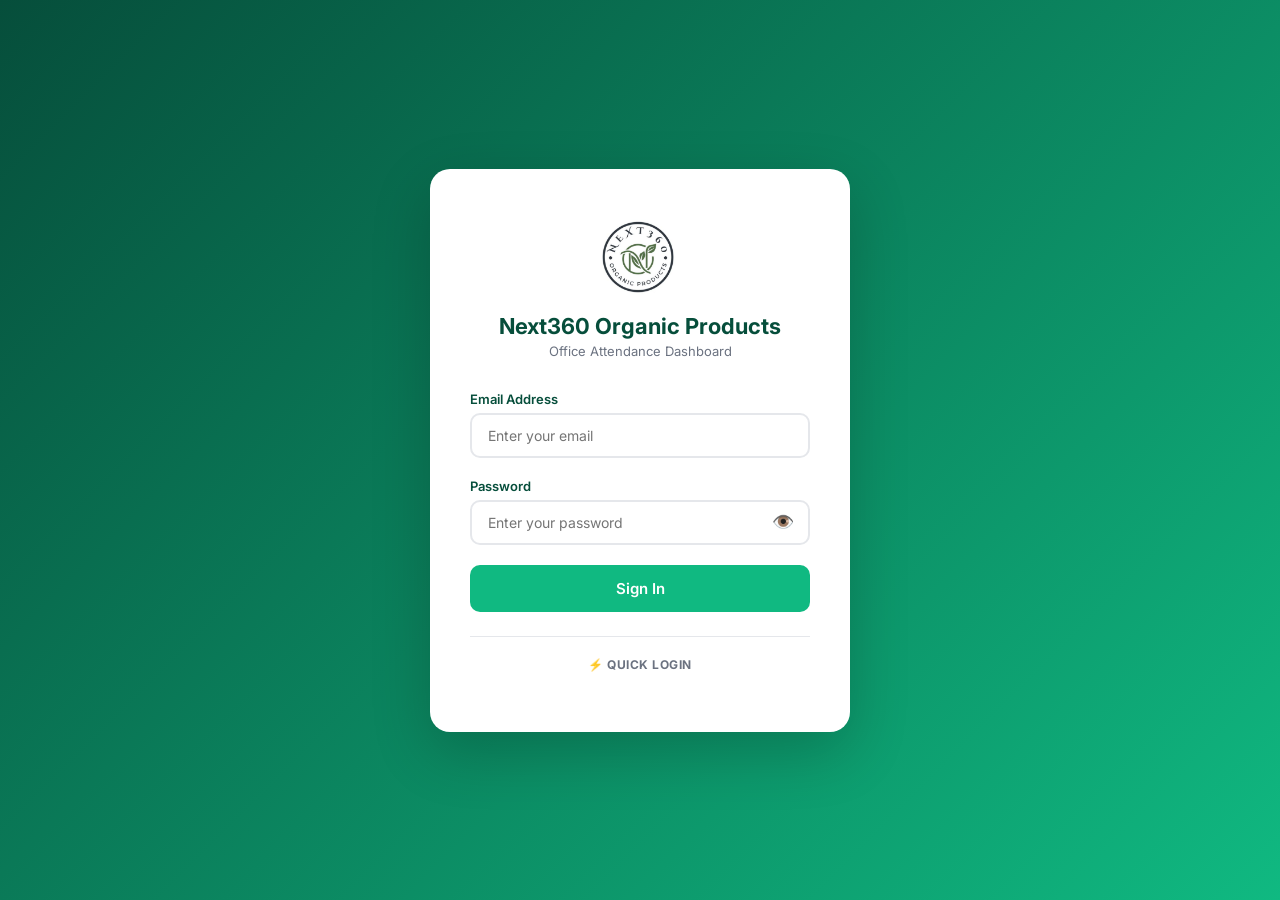
==== commit b58e056f: "security: hash passwords with SHA-256, mask UI, remove plaintext from source - Add hashPassword() us" ====
--- a/index.html
+++ b/index.html
@@ -8,6 +8,7 @@
     <meta http-equiv="Pragma" content="no-cache">
     <meta http-equiv="Expires" content="0">
     <meta http-equiv="Permissions-Policy" content="camera=self, microphone=self">
+    <meta name="version" content="2.0.0-sessions">
     <link href="https://fonts.googleapis.com/css2?family=Inter:wght@300;400;500;600;700;800&display=swap" rel="stylesheet">
     <script src="https://www.gstatic.com/firebasejs/10.12.2/firebase-app-compat.js"></script>
     <script src="https://www.gstatic.com/firebasejs/10.12.2/firebase-database-compat.js"></script>
@@ -827,11 +828,39 @@
     { name: "Srinitha", email: "srinitha@gmail.com", password: "srinitha107", role: "Employee" }
 ];
 
-// Initialize users in localStorage if not present
-if (!localStorage.getItem('nxt360_users')) {
-    localStorage.setItem('nxt360_users', JSON.stringify(DEFAULT_USERS));
-}
-function getUsers() { return JSON.parse(localStorage.getItem('nxt360_users') || JSON.stringify(DEFAULT_USERS)); }
+// ============ PASSWORD HASHING ============
+async function hashPassword(pass) {
+    const encoder = new TextEncoder();
+    const data = encoder.encode(pass);
+    const hashBuffer = await crypto.subtle.digest('SHA-256', data);
+    return Array.from(new Uint8Array(hashBuffer), b => b.toString(16).padStart(2, '0')).join('');
+}
+
+// Initialize users in localStorage with hashed passwords
+async function initUsers() {
+    const stored = localStorage.getItem('nxt360_users');
+    if (!stored) {
+        const hashedUsers = [];
+        for (const u of DEFAULT_USERS) {
+            const hash = await hashPassword(u.password);
+            hashedUsers.push({ name: u.name, email: u.email, passwordHash: hash, role: u.role });
+        }
+        localStorage.setItem('nxt360_users', JSON.stringify(hashedUsers));
+    } else {
+        const users = JSON.parse(stored);
+        let needsUpdate = false;
+        for (const u of users) {
+            if (u.password && !u.passwordHash) {
+                u.passwordHash = await hashPassword(u.password);
+                delete u.password;
+                needsUpdate = true;
+            }
+        }
+        if (needsUpdate) localStorage.setItem('nxt360_users', JSON.stringify(users));
+    }
+}
+
+function getUsers() { return JSON.parse(localStorage.getItem('nxt360_users') || '[]'); }
 function setUsers(u) { localStorage.setItem('nxt360_users', JSON.stringify(u)); }
 function USERS() { return getUsers(); }
 
@@ -839,10 +868,33 @@
 
 // ============ STORAGE ============
 function getData(k, fb) { try { const v = localStorage.getItem('nxt360_' + k); return v ? JSON.parse(v) : fb; } catch { return fb; } }
+function sanitizeFbKey(s) { return String(s).replace(/\./g, '_dot_'); }
+function desanitizeFbKey(s) { return String(s).replace(/_dot_/g, '.'); }
+function sanitizeForFirebase(obj) {
+    if (obj === null || obj === undefined) return obj;
+    if (typeof obj !== 'object') return obj;
+    if (Array.isArray(obj)) return obj.map(v => sanitizeForFirebase(v));
+    const out = {};
+    for (const [k, v] of Object.entries(obj)) {
+        out[sanitizeFbKey(k)] = sanitizeForFirebase(v);
+    }
+    return out;
+}
+function desanitizeFromFirebase(obj) {
+    if (obj === null || obj === undefined) return obj;
+    if (typeof obj !== 'object') return obj;
+    if (Array.isArray(obj)) return obj.map(v => desanitizeFromFirebase(v));
+    const out = {};
+    for (const [k, v] of Object.entries(obj)) {
+        out[desanitizeFbKey(k)] = desanitizeFromFirebase(v);
+    }
+    return out;
+}
 function setData(k, v) {
     localStorage.setItem('nxt360_' + k, JSON.stringify(v));
     if (fbReady && FB_KEYS.includes(k)) {
-        db.ref('nxt360/' + k).set(v).catch(e => console.error('FB write error:', k, e));
+        const sanitized = sanitizeForFirebase(v);
+        db.ref('nxt360/' + k).set(sanitized).catch(e => console.error('FB write error:', k, e));
     }
 }
 function todayKey() {
@@ -853,6 +905,7 @@
 // ============ FIREBASE CROSS-DEVICE SYNC ============
 let db = null;
 let auth = null;
+let authAvailable = true;
 let fbReady = false;
 const FB_KEYS = ['records', 'leaves', 'selfies', 'notifications', 'chat', 'profiles', 'salary', 'tasks', 'workUpdates'];
 
@@ -879,7 +932,8 @@
         FB_KEYS.forEach(k => {
             db.ref('nxt360/' + k).on('value', snap => {
                 if (snap.exists()) {
-                    localStorage.setItem('nxt360_' + k, JSON.stringify(snap.val()));
+                    const desanitized = desanitizeFromFirebase(snap.val());
+                    localStorage.setItem('nxt360_' + k, JSON.stringify(desanitized));
                     if (document.getElementById('dashboardPage') && document.getElementById('dashboardPage').style.display === 'block') {
                         renderStats(); renderToday(); renderTeam(); updateCheckButtons();
                     }
@@ -891,6 +945,7 @@
         console.error('Firebase init failed:', e);
     }
 }
+initUsers();
 initFirebaseSync();
 if (auth) { migrateUsersToFirebaseAuth(); }
 
@@ -995,7 +1050,7 @@
 }
 
 function sanitizeKey(str) {
-    return str.replace(/[.#$[\]]/g, '_');
+    return sanitizeFbKey(str);
 }
 
 async function getActiveSessions(email) {
@@ -1034,15 +1089,20 @@
 
 // ============ FIREBASE AUTH MIGRATION ============
 async function migrateUsersToFirebaseAuth() {
-    if (!auth) return;
+    if (!auth || !authAvailable) return;
     const users = USERS();
     for (const u of users) {
         try {
-            await auth.createUserWithEmailAndPassword(u.email, u.password + '_fb');
+            const fbPass = u.passwordHash ? u.passwordHash.slice(0, 12) + '_fb' : 'default_fb';
+            await auth.createUserWithEmailAndPassword(u.email, fbPass);
             console.log('Created Firebase Auth user:', u.email);
         } catch (e) {
             if (e.code === 'auth/email-already-in-use') {
                 console.log('Firebase Auth user exists:', u.email);
+            } else if (e.code === 'auth/configuration-not-found' || e.code === 'auth/operation-not-allowed') {
+                console.log('Firebase Auth not enabled in console. Login still works via localStorage.');
+                authAvailable = false;
+                break;
             } else {
                 console.warn('Firebase Auth migration skip:', u.email, e.message);
             }
@@ -1112,11 +1172,9 @@
     }
 }
 
-function quickLogin(email, password) {
+function quickLogin(email) {
     document.getElementById('loginEmail').value = email;
-    document.getElementById('loginPassword').value = password;
-    document.getElementById('loginPassword').type = 'text';
-    document.querySelector('.pass-toggle').textContent = '🙈';
+    document.getElementById('loginPassword').focus();
 }
 
 function renderQuickLogin() {
@@ -1124,7 +1182,7 @@
     const grid = document.getElementById('quickLoginGrid');
     grid.innerHTML = users.filter(u => u.role !== 'CEO' && u.role !== 'CTO').map(u => {
         const icon = '💼';
-        return `<button type="button" class="quick-btn" onclick="quickLogin('${u.email}', '${u.password}')">
+        return `<button type="button" class="quick-btn" onclick="quickLogin('${u.email}')">
             <div class="q-name">${icon} ${u.name.split(' ')[0]}</div>
             <div class="q-role">${u.role}</div>
         </button>`;
@@ -1135,7 +1193,8 @@
     e.preventDefault();
     const email = document.getElementById('loginEmail').value.trim().toLowerCase();
     const pass = document.getElementById('loginPassword').value.trim();
-    const user = USERS().find(u => u.email === email && u.password === pass);
+    const passHash = await hashPassword(pass);
+    const user = USERS().find(u => u.email === email && u.passwordHash === passHash);
     if (!user) {
         const err = document.getElementById('loginError');
         err.textContent = 'Invalid email or password. Check case-sensitive password!';
@@ -1143,24 +1202,35 @@
         return;
     }
     currentUser = user;
-    localStorage.setItem('nxt360_session', JSON.stringify(currentUser));
+    const sessionData = { name: user.name, email: user.email, role: user.role, passwordHash: user.passwordHash };
+    localStorage.setItem('nxt360_session', JSON.stringify(sessionData));
     try {
-        if (auth) {
+        if (auth && authAvailable) {
             try {
-                await auth.signInWithEmailAndPassword(user.email, user.password + '_fb');
+                await auth.signInWithEmailAndPassword(user.email, user.passwordHash.slice(0, 12) + '_fb');
             } catch (fbErr) {
                 if (fbErr.code === 'auth/user-not-found') {
                     try {
-                        await auth.createUserWithEmailAndPassword(user.email, user.password + '_fb');
+                        await auth.createUserWithEmailAndPassword(user.email, user.passwordHash.slice(0, 12) + '_fb');
                     } catch (createErr) {
-                        console.warn('Firebase Auth create failed:', createErr.message);
+                        if (createErr.code === 'auth/configuration-not-found' || createErr.code === 'auth/operation-not-allowed') {
+                            authAvailable = false;
+                        } else {
+                            console.warn('Firebase Auth create failed:', createErr.message);
+                        }
                     }
                 } else if (fbErr.code === 'auth/wrong-password') {
                     try {
-                        await auth.createUserWithEmailAndPassword(user.email, user.password + '_fb');
+                        await auth.createUserWithEmailAndPassword(user.email, user.passwordHash.slice(0, 12) + '_fb');
                     } catch (createErr) {
-                        console.warn('Firebase Auth re-create failed:', createErr.message);
+                        if (createErr.code === 'auth/configuration-not-found' || createErr.code === 'auth/operation-not-allowed') {
+                            authAvailable = false;
+                        } else {
+                            console.warn('Firebase Auth re-create failed:', createErr.message);
+                        }
                     }
+                } else if (fbErr.code === 'auth/configuration-not-found' || fbErr.code === 'auth/operation-not-allowed') {
+                    authAvailable = false;
                 } else {
                     console.warn('Firebase Auth sign-in error:', fbErr.message);
                 }
@@ -1176,13 +1246,7 @@
 }
 
 function handleLogout() {
-    const todaySelfies = getTodaySelfies(currentUser.email);
-    const hasLogoutSelfie = todaySelfies.some(s => s.type === 'logout');
-    if (hasLogoutSelfie) {
-        forceLogout();
-    } else {
-        openSelfieModal('logout');
-    }
+    forceLogout();
 }
 
 async function forceLogout() {
@@ -1214,6 +1278,8 @@
     localStorage.removeItem('nxt360_session_token');
     localStorage.removeItem('nxt360_session_id');
     loginSelfiePending = false;
+    checkInSelfiePending = false;
+    checkOutSelfiePending = false;
     selfieCaptured = false;
     document.getElementById('loginPage').style.display = 'flex';
     document.getElementById('dashboardPage').style.display = 'none';
@@ -1224,6 +1290,9 @@
 
 // ============ DASHBOARD INIT ============
 let loginSelfiePending = false;
+let checkInSelfiePending = false;
+let checkOutSelfiePending = false;
+let clockInterval = null;
 
 function getUserPhoto(email) {
     const photos = {
@@ -1245,7 +1314,8 @@
     document.getElementById('userName').textContent = currentUser.name;
     document.getElementById('userRole').textContent = currentUser.role;
     updateClock();
-    setInterval(updateClock, 1000);
+    if (clockInterval) clearInterval(clockInterval);
+    clockInterval = setInterval(updateClock, 1000);
     renderTabs();
     renderStats();
     renderToday();
@@ -1279,38 +1349,32 @@
         });
     }
 
-    if (freshLogin) {
-        const todaySelfies = getTodaySelfies(currentUser.email);
-        const hasLoginSelfie = todaySelfies.some(s => s.type === 'login');
-        if (hasLoginSelfie) {
-            loginSelfiePending = false;
-        } else {
-            loginSelfiePending = true;
-            document.getElementById('btnCheckIn').disabled = true;
-            document.getElementById('btnCheckOut').disabled = true;
-            document.getElementById('btnCheckIn').style.opacity = '0.5';
-            document.getElementById('btnCheckOut').style.opacity = '0.5';
-            setTimeout(() => openSelfieModal('login'), 500);
-        }
-    } else {
-        loginSelfiePending = false;
-    }
+    loginSelfiePending = false;
+    checkInSelfiePending = false;
+    checkOutSelfiePending = false;
 }
 
 function updateClock() {
+    if (!currentUser) return;
     const now = new Date();
     const time = now.toLocaleTimeString('en-US', { hour: '2-digit', minute: '2-digit', second: '2-digit' });
     const date = now.toLocaleDateString('en-US', { weekday: 'long', year: 'numeric', month: 'long', day: 'numeric' });
-    document.getElementById('topClock').textContent = time;
-    document.getElementById('bigClock').textContent = time;
-    document.getElementById('todayDate').textContent = date;
-    document.getElementById('todayLabel').textContent = date;
+    const topClock = document.getElementById('topClock');
+    const bigClock = document.getElementById('bigClock');
+    const todayDate = document.getElementById('todayDate');
+    const todayLabel = document.getElementById('todayLabel');
+    const officeStatus = document.getElementById('officeStatus');
+    const welcomeMsg = document.getElementById('welcomeMsg');
+    if (topClock) topClock.textContent = time;
+    if (bigClock) bigClock.textContent = time;
+    if (todayDate) todayDate.textContent = date;
+    if (todayLabel) todayLabel.textContent = date;
     const h = now.getHours();
-    document.getElementById('officeStatus').innerHTML = '<span style="color:#059669">🟢 Office Open</span>';
+    if (officeStatus) officeStatus.innerHTML = '<span style="color:#059669">🟢 Office Open</span>';
     let g = 'Good Morning';
     if (h >= 12 && h < 17) g = 'Good Afternoon';
     else if (h >= 17) g = 'Good Evening';
-    document.getElementById('welcomeMsg').textContent = `${g}, ${currentUser.name}! 👋`;
+    if (welcomeMsg) welcomeMsg.textContent = `${g}, ${currentUser.name}! 👋`;
 }
 
 // ============ STATS ============
@@ -1341,45 +1405,61 @@
     const records = getData('records', {});
     if (!records[tk]) records[tk] = {};
     if (records[tk][currentUser.email] && records[tk][currentUser.email].checkIn) { alert('Already checked in today!'); return; }
-    records[tk][currentUser.email] = { checkIn: new Date().toLocaleTimeString('en-US', { hour: '2-digit', minute: '2-digit' }), checkOut: '', status: 'present' };
-    setData('records', records);
-    updateCheckButtons(); renderStats(); renderToday(); renderTeam();
+    checkInSelfiePending = true;
+    updateCheckButtons();
+    openSelfieModal('checkin');
 }
 
 function checkOut() {
     const tk = todayKey();
     const records = getData('records', {});
     if (records[tk] && records[tk][currentUser.email] && records[tk][currentUser.email].checkIn && !records[tk][currentUser.email].checkOut) {
+        checkOutSelfiePending = true;
+        updateCheckButtons();
+        openSelfieModal('checkout');
+    } else { alert('You need to check in first!'); }
+}
+
+function isCheckInAllowed() {
+    return true;
+}
+
+function pendingCheckIn() {
+    const tk = todayKey();
+    const records = getData('records', {});
+    if (!records[tk]) records[tk] = {};
+    records[tk][currentUser.email] = { checkIn: new Date().toLocaleTimeString('en-US', { hour: '2-digit', minute: '2-digit' }), checkOut: '', status: 'present' };
+    setData('records', records);
+    checkInSelfiePending = false;
+    updateCheckButtons();
+    renderStats(); renderToday(); renderTeam();
+    showToast('✅ Checked In', 'Your attendance has been recorded with selfie verification.');
+}
+
+function pendingCheckOut() {
+    const tk = todayKey();
+    const records = getData('records', {});
+    if (records[tk] && records[tk][currentUser.email]) {
         records[tk][currentUser.email].checkOut = new Date().toLocaleTimeString('en-US', { hour: '2-digit', minute: '2-digit' });
         setData('records', records);
+        checkOutSelfiePending = false;
         updateCheckButtons();
-        alert('Checked out successfully!');
-    } else { alert('You need to check in first!'); }
-}
-
-function isCheckInAllowed() {
-    return true;
+        showToast('🚪 Checked Out', 'Your check-out has been recorded with selfie verification.');
+    }
 }
 
 function updateCheckButtons() {
     const tk = todayKey();
     const records = getData('records', {});
     const rec = records[tk] && records[tk][currentUser.email];
-    if (loginSelfiePending) {
-        document.getElementById('btnCheckIn').disabled = true;
-        document.getElementById('btnCheckOut').disabled = true;
-        document.getElementById('btnCheckIn').style.opacity = '0.5';
-        document.getElementById('btnCheckOut').style.opacity = '0.5';
-        return;
-    }
     const alreadyCheckedIn = !!(rec && rec.checkIn);
     const notCheckedOut = rec && rec.checkIn && !rec.checkOut;
-    const checkInDisabled = alreadyCheckedIn;
-    document.getElementById('btnCheckIn').disabled = checkInDisabled;
-    document.getElementById('btnCheckOut').disabled = !notCheckedOut;
-    document.getElementById('btnCheckIn').style.opacity = checkInDisabled ? '0.5' : '1';
-    document.getElementById('btnCheckOut').style.opacity = notCheckedOut ? '1' : '0.5';
-    document.getElementById('btnCheckIn').title = alreadyCheckedIn ? 'Already checked in today' : '';
+    document.getElementById('btnCheckIn').disabled = alreadyCheckedIn || checkInSelfiePending;
+    document.getElementById('btnCheckOut').disabled = !notCheckedOut || checkOutSelfiePending;
+    document.getElementById('btnCheckIn').style.opacity = (alreadyCheckedIn || checkInSelfiePending) ? '0.5' : '1';
+    document.getElementById('btnCheckOut').style.opacity = (!notCheckedOut || checkOutSelfiePending) ? '0.5' : '1';
+    document.getElementById('btnCheckIn').title = alreadyCheckedIn ? 'Already checked in today' : checkInSelfiePending ? 'Capturing selfie...' : '';
+    document.getElementById('btnCheckOut').title = !notCheckedOut ? '' : checkOutSelfiePending ? 'Capturing selfie...' : '';
 }
 
 // ============ TODAY TABLE ============
@@ -2133,7 +2213,7 @@
             </div>
             <div class="s-field"><label>Full Name</label><input type="text" id="setName_${i}" value="${escapeHtml(u.name)}"></div>
             <div class="s-field"><label>Email</label><input type="email" id="setEmail_${i}" value="${escapeHtml(u.email)}"></div>
-            <div class="s-field"><label>Password</label><input type="text" id="setPass_${i}" value="${escapeHtml(u.password)}"></div>
+            <div class="s-field"><label>Password</label><input type="password" id="setPass_${i}" placeholder="Enter new password" autocomplete="new-password"></div>
             <div class="s-field"><label>Role</label><select id="setRole_${i}">
                 <option value="CEO" ${u.role==='CEO'?'selected':''}>CEO</option>
                 <option value="CTO" ${u.role==='CTO'?'selected':''}>CTO</option>
@@ -2158,7 +2238,7 @@
     renderActiveSessions();
 }
 
-function saveProfile(index) {
+async function saveProfile(index) {
     const users = USERS();
     const oldName = users[index].name;
     const name = document.getElementById('setName_' + index).value.trim();
@@ -2171,9 +2251,15 @@
     const salary = parseFloat(document.getElementById('setSalary_' + index).value) || 0;
     const bMonth = parseInt(document.getElementById('setBMonth_' + index).value);
     const bDay = parseInt(document.getElementById('setBDay_' + index).value);
-    if (!name || !email || !pass) { alert('Name, email and password are required!'); return; }
+    if (!name || !email) { alert('Name and email are required!'); return; }
+    if (pass && pass.length < 4) { alert('Password must be at least 4 characters!'); return; }
     if (bDay < 1 || bDay > 31) { alert('Invalid birthday day!'); return; }
-    users[index] = { name, email, password: pass, role };
+    if (pass) {
+        const passHash = await hashPassword(pass);
+        users[index] = { name, email, passwordHash: passHash, role };
+    } else {
+        users[index] = { name, email, passwordHash: users[index].passwordHash, role };
+    }
     setUsers(users);
     const bd = getBirthdays();
     if (oldName !== name) delete bd[oldName];
@@ -2230,13 +2316,18 @@
     const newName = 'New Member ' + (users.length + 1);
     const newEmail = 'member' + (users.length + 1) + '@gmail.com';
     const newPassword = 'password123';
-    users.push({ name: newName, email: newEmail, password: newPassword, role: 'Employee' });
+    const passHash = await hashPassword(newPassword);
+    users.push({ name: newName, email: newEmail, passwordHash: passHash, role: 'Employee' });
     setUsers(users);
-    if (auth) {
+    if (auth && authAvailable) {
         try {
-            await auth.createUserWithEmailAndPassword(newEmail, newPassword + '_fb');
+            await auth.createUserWithEmailAndPassword(newEmail, passHash.slice(0, 12) + '_fb');
         } catch (e) {
-            console.warn('Firebase Auth create for new member failed:', e.message);
+            if (e.code === 'auth/configuration-not-found' || e.code === 'auth/operation-not-allowed') {
+                authAvailable = false;
+            } else {
+                console.warn('Firebase Auth create for new member failed:', e.message);
+            }
         }
     }
     const bd = getBirthdays();
@@ -2413,8 +2504,15 @@
     selfieCaptured = false;
     selfieFacingMode = 'user';
     selfieGeoData = null;
-    document.getElementById('selfieTitle').textContent = type === 'login' ? '📸 Capture Login Selfie' : '📸 Capture Logout Selfie';
-    document.getElementById('selfieSubtitle').textContent = type === 'login' ? 'This selfie is required for attendance verification' : 'Please capture a selfie before logging out';
+    const titles = {
+        checkin: { title: '📸 Check-In Selfie', subtitle: 'Capture a selfie to verify your attendance' },
+        checkout: { title: '📸 Check-Out Selfie', subtitle: 'Capture a selfie to complete your check-out' },
+        login: { title: '📸 Capture Login Selfie', subtitle: 'This selfie is required for attendance verification' },
+        logout: { title: '📸 Capture Logout Selfie', subtitle: 'Please capture a selfie before logging out' }
+    };
+    const t = titles[type] || titles.checkin;
+    document.getElementById('selfieTitle').textContent = t.title;
+    document.getElementById('selfieSubtitle').textContent = t.subtitle;
     document.getElementById('selfieCaptured').style.display = 'none';
     document.getElementById('selfieActions').style.display = 'flex';
     document.getElementById('selfieRetakeActions').style.display = 'none';
@@ -2427,16 +2525,24 @@
     const camArea = document.getElementById('selfieCamArea');
     camArea.innerHTML = '<div class="selfie-preview" id="selfiePreviewArea"><video id="selfieVideo" autoplay playsinline muted></video><canvas id="selfieCanvas"></canvas><button class="cam-toggle" id="btnCamToggle" onclick="toggleCamera()" title="Switch Camera">🔄</button></div>';
 
-    const noCamBtn = type === 'logout'
-        ? '<button class="btn btn-danger btn-sm" style="margin-top:12px" onclick="forceLogout()">🚪 Logout Without Selfie</button>'
-        : '<button class="btn btn-secondary btn-sm" style="margin-top:12px" onclick="backToLogin()">⬅️ Back to Login</button>';
+    const noCamMsg = type === 'checkin' || type === 'checkout'
+        ? 'Camera is required for attendance selfie. Please enable camera access.'
+        : type === 'login' ? ' Selfie is mandatory to use the dashboard.' : '';
 
     if (!navigator.mediaDevices || !navigator.mediaDevices.getUserMedia) {
-        camArea.innerHTML = '<div class="selfie-no-cam"><div class="icon">📷</div><p>Camera not available.' + (type === 'login' ? ' Selfie is mandatory to use the dashboard.' : '') + '</p>' + noCamBtn + '</div>';
+        camArea.innerHTML = '<div class="selfie-no-cam"><div class="icon">📷</div><p>Camera not available.' + noCamMsg + '</p><button class="btn btn-secondary btn-sm" style="margin-top:12px" onclick="cancelSelfiePending()">⬅️ Go Back</button></div>';
         return;
     }
 
     startSelfieCamera();
+}
+
+function cancelSelfiePending() {
+    stopSelfieStream();
+    document.getElementById('selfieModal').classList.remove('open');
+    checkInSelfiePending = false;
+    checkOutSelfiePending = false;
+    updateCheckButtons();
 }
 
 function startSelfieCamera() {
@@ -2452,10 +2558,10 @@
         .catch(err => {
             console.log('Camera error:', err);
             const camArea = document.getElementById('selfieCamArea');
-            const noCamBtn = selfieType === 'logout'
-                ? '<button class="btn btn-danger btn-sm" style="margin-top:12px" onclick="forceLogout()">🚪 Logout Without Selfie</button>'
-                : '<button class="btn btn-secondary btn-sm" style="margin-top:12px" onclick="backToLogin()">⬅️ Back to Login</button>';
-            camArea.innerHTML = '<div class="selfie-no-cam"><div class="icon">📷</div><p>Camera permission denied.' + (selfieType === 'login' ? ' Selfie is mandatory to use the dashboard.' : '') + '</p>' + noCamBtn + '</div>';
+            const noCamMsg = selfieType === 'checkin' || selfieType === 'checkout'
+                ? 'Camera is required for attendance selfie. Please enable camera access.'
+                : selfieType === 'login' ? ' Selfie is mandatory to use the dashboard.' : '';
+            camArea.innerHTML = '<div class="selfie-no-cam"><div class="icon">📷</div><p>Camera permission denied.' + noCamMsg + '</p><button class="btn btn-secondary btn-sm" style="margin-top:12px" onclick="cancelSelfiePending()">⬅️ Go Back</button></div>';
         });
 }
 
@@ -2511,25 +2617,32 @@
     selfies.push(selfieEntry);
     setData('selfies', selfies);
     selfieCaptured = true;
-    const wasLogout = selfieType === 'logout';
+    const geoMsg = selfieGeoData ? ` | 📍 ${selfieGeoData.address || selfieGeoData.lat + ', ' + selfieGeoData.lng}` : '';
     closeSelfieModal();
-    if (!wasLogout) {
+    if (selfieType === 'checkin') {
+        checkInSelfiePending = false;
+        pendingCheckIn();
+    } else if (selfieType === 'checkout') {
+        checkOutSelfiePending = false;
+        pendingCheckOut();
+    } else if (selfieType === 'login') {
         loginSelfiePending = false;
         updateCheckButtons();
-        const geoMsg = selfieGeoData ? ` | 📍 ${selfieGeoData.address || selfieGeoData.lat + ', ' + selfieGeoData.lng}` : '';
         showToast('📸 Selfie Captured', `Login selfie saved${geoMsg}`);
     }
 }
 
 function skipSelfie() {
-    showToast('⚠️ Selfie Required', 'You must capture a selfie. Returning to login.');
-    backToLogin();
+    showToast('⚠️ Selfie Required', 'You must capture a selfie for attendance.');
+    cancelSelfiePending();
 }
 
 function backToLogin() {
     stopSelfieStream();
     document.getElementById('selfieModal').classList.remove('open');
     loginSelfiePending = false;
+    checkInSelfiePending = false;
+    checkOutSelfiePending = false;
     currentUser = null;
     localStorage.removeItem('nxt360_session');
     document.getElementById('loginPage').style.display = 'flex';
@@ -2541,18 +2654,8 @@
 
 function closeSelfieModal() {
     stopSelfieStream();
-    const wasLogout = selfieType === 'logout' && currentUser;
     document.getElementById('selfieModal').classList.remove('open');
     capturedSelfieData = null;
-    selfieType = 'login';
-    if (wasLogout && selfieCaptured) { forceLogout(); }
-    if (!wasLogout && !selfieCaptured) {
-        loginSelfiePending = false;
-        currentUser = null;
-        localStorage.removeItem('nxt360_session');
-        document.getElementById('loginPage').style.display = 'flex';
-        document.getElementById('dashboardPage').style.display = 'none';
-    }
     selfieCaptured = false;
 }
 
@@ -3207,7 +3310,7 @@
 // ============ AUTO-RESTORE SESSION ============
 (async function restoreSession() {
     if (currentUser) {
-        const validUser = USERS().find(u => u.email === currentUser.email && u.password === currentUser.password);
+        const validUser = USERS().find(u => u.email === currentUser.email && (u.passwordHash === currentUser.passwordHash || u.passwordHash === currentUser.password));
         if (validUser) {
             const sessionId = localStorage.getItem('nxt360_session_id');
             const token = localStorage.getItem('nxt360_session_token');
@@ -3221,8 +3324,9 @@
                     return;
                 }
             }
-            currentUser = validUser;
-            localStorage.setItem('nxt360_session', JSON.stringify(currentUser));
+            const sessionData = { name: validUser.name, email: validUser.email, role: validUser.role, passwordHash: validUser.passwordHash };
+            currentUser = sessionData;
+            localStorage.setItem('nxt360_session', JSON.stringify(sessionData));
             document.getElementById('loginPage').style.display = 'none';
             document.getElementById('dashboardPage').style.display = 'block';
             initDashboard(false);
